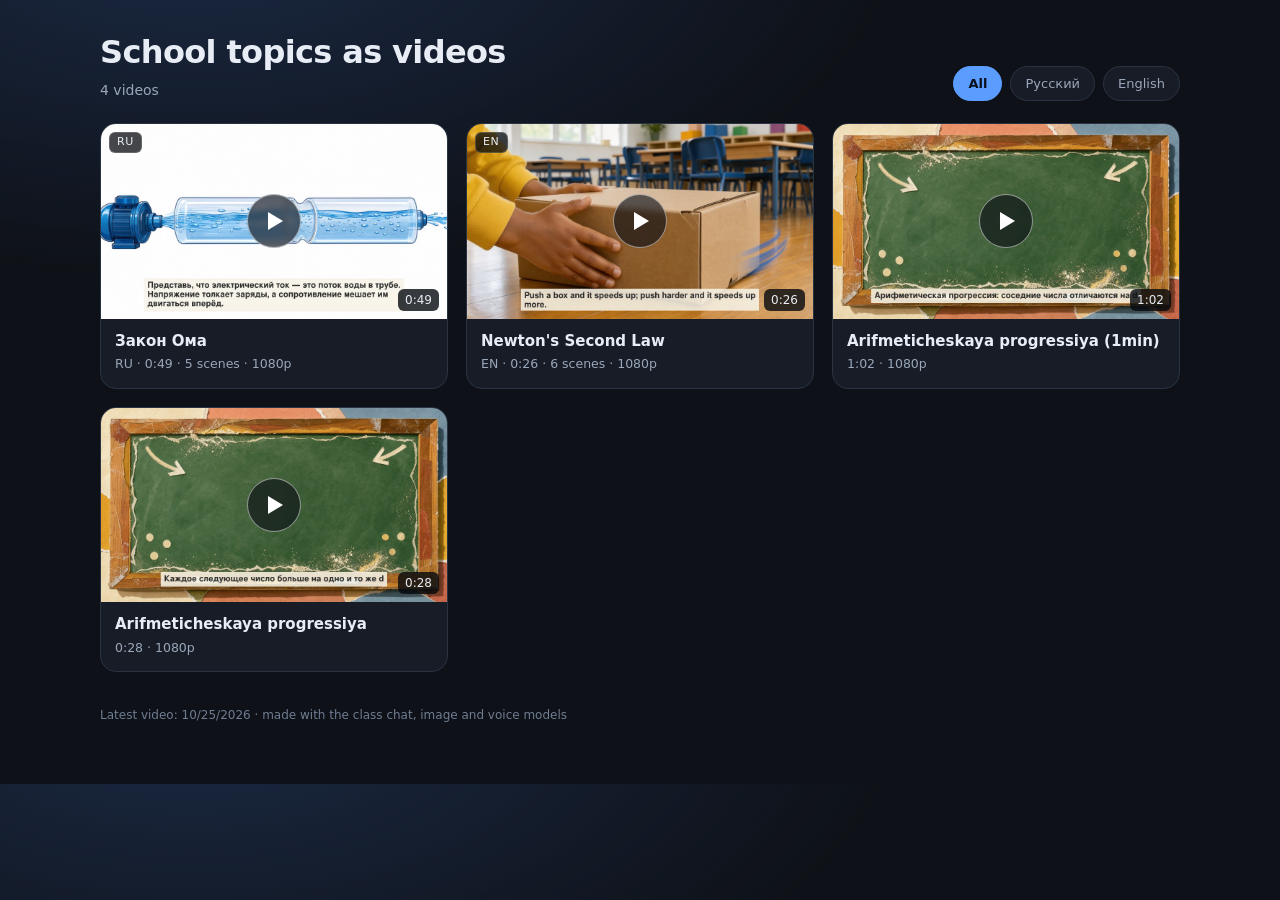
==== projects/school-video/index.html @ d2e94559 "School topics as videos: one command makes a video, gallery page" ====
<!DOCTYPE html>
<html lang="en">
<head>
<meta charset="utf-8">
<meta name="viewport" content="width=device-width, initial-scale=1">
<title>School topics as videos</title>
<style>
  :root{
    --bg:#0e1117; --panel:#171c26; --panel2:#1f2634; --line:#2a3342;
    --text:#e8edf5; --dim:#9aa7ba; --accent:#5b9dff; --accent2:#7ef0c4;
  }
  *{box-sizing:border-box}
  body{margin:0;background:radial-gradient(1200px 600px at 15% -10%,#1b2a45 0%,transparent 60%),var(--bg);
       color:var(--text);font:16px/1.5 system-ui,-apple-system,"Segoe UI",Roboto,sans-serif}
  .wrap{max-width:1120px;margin:0 auto;padding:28px 20px 60px}
  header{display:flex;flex-wrap:wrap;align-items:flex-end;gap:12px;justify-content:space-between;margin-bottom:22px}
  h1{margin:0;font-size:clamp(22px,3vw,32px);letter-spacing:-.02em}
  .sub{color:var(--dim);font-size:14px;margin-top:4px}
  .chips{display:flex;gap:8px}
  .chip{border:1px solid var(--line);background:var(--panel);color:var(--dim);border-radius:999px;
        padding:7px 14px;font:inherit;font-size:13px;cursor:pointer;transition:.15s}
  .chip:hover{color:var(--text);border-color:#3c4a60}
  .chip[aria-pressed="true"]{background:var(--accent);border-color:var(--accent);color:#08101d;font-weight:600}

  #now{display:none;background:var(--panel);border:1px solid var(--line);border-radius:18px;
       padding:14px;margin-bottom:26px;box-shadow:0 20px 60px rgba(0,0,0,.35)}
  #now.on{display:block;animation:rise .25s ease-out}
  #now video{width:100%;aspect-ratio:16/9;border-radius:12px;background:#000;display:block}
  .nowbar{display:flex;align-items:center;gap:12px;flex-wrap:wrap;padding:12px 6px 2px}
  .nowbar h2{margin:0;font-size:17px;font-weight:650}
  .nowbar .meta{color:var(--dim);font-size:13px}
  .nowbar .spacer{flex:1}
  .ghost{border:1px solid var(--line);background:var(--panel2);color:var(--text);border-radius:10px;
         padding:8px 12px;font:inherit;font-size:13px;cursor:pointer;text-decoration:none}
  .ghost:hover{border-color:#41516a}

  .grid{display:grid;grid-template-columns:repeat(auto-fill,minmax(260px,1fr));gap:18px}
  .card{position:relative;padding:0;border:1px solid var(--line);border-radius:16px;overflow:hidden;
        background:var(--panel);cursor:pointer;text-align:left;color:inherit;font:inherit;
        transition:transform .18s,border-color .18s,box-shadow .18s}
  .card:hover{transform:translateY(-3px);border-color:#3f5170;box-shadow:0 14px 34px rgba(0,0,0,.4)}
  .card:focus-visible{outline:2px solid var(--accent);outline-offset:2px}
  .card[aria-current="true"]{border-color:var(--accent);box-shadow:0 0 0 1px var(--accent) inset}
  .thumb{position:relative;aspect-ratio:16/9;background:#0a0d13}
  .thumb img{width:100%;height:100%;object-fit:cover;display:block}
  .play{position:absolute;inset:0;display:grid;place-items:center}
  .play span{width:54px;height:54px;border-radius:50%;background:rgba(10,14,22,.62);
              border:1px solid rgba(255,255,255,.5);display:grid;place-items:center;
              transition:.18s;backdrop-filter:blur(3px)}
  .play span::after{content:"";margin-left:3px;border-style:solid;border-width:9px 0 9px 15px;
                    border-color:transparent transparent transparent #fff}
  .card:hover .play span{background:var(--accent);border-color:var(--accent)}
  .card:hover .play span::after{border-left-color:#08101d}
  .dur{position:absolute;right:8px;bottom:8px;background:rgba(6,9,14,.8);border-radius:6px;
       padding:2px 7px;font-size:12px;font-variant-numeric:tabular-nums}
  .lang{position:absolute;left:8px;top:8px;background:rgba(6,9,14,.75);border:1px solid rgba(255,255,255,.18);
        border-radius:6px;padding:1px 7px;font-size:11px;letter-spacing:.06em;text-transform:uppercase}
  .body{padding:12px 14px 14px}
  .body h3{margin:0 0 4px;font-size:15px;line-height:1.35;font-weight:650}
  .body p{margin:0;color:var(--dim);font-size:12.5px}
  .empty{color:var(--dim);padding:30px 0}
  footer{margin-top:34px;color:#6f7d92;font-size:12px}
  @keyframes rise{from{opacity:0;transform:translateY(-6px)}to{opacity:1;transform:none}}
</style>
</head>
<body>
<div class="wrap">
  <header>
    <div>
      <h1>School topics as videos</h1>
      <div class="sub" id="count">Loading…</div>
    </div>
    <div class="chips" role="group" aria-label="Filter by language">
      <button class="chip" data-lang="" aria-pressed="true">All</button>
      <button class="chip" data-lang="ru" aria-pressed="false">Русский</button>
      <button class="chip" data-lang="en" aria-pressed="false">English</button>
    </div>
  </header>

  <section id="now" aria-live="polite">
    <video id="player" controls playsinline preload="metadata"></video>
    <div class="nowbar">
      <div>
        <h2 id="nowTitle"></h2>
        <div class="meta" id="nowMeta"></div>
      </div>
      <div class="spacer"></div>
      <a class="ghost" id="download" download>Download</a>
      <button class="ghost" id="close">Close</button>
    </div>
  </section>

  <main class="grid" id="grid"></main>
  <div class="empty" id="empty" hidden>No videos in this language yet.</div>
  <footer id="foot"></footer>
</div>

<script>
(function () {
  const grid = document.getElementById('grid');
  const now = document.getElementById('now');
  const player = document.getElementById('player');
  const nowTitle = document.getElementById('nowTitle');
  const nowMeta = document.getElementById('nowMeta');
  const download = document.getElementById('download');
  const countEl = document.getElementById('count');
  const emptyEl = document.getElementById('empty');
  const foot = document.getElementById('foot');
  let all = [];
  let currentLang = '';

  function hhmmss(sec) {
    const s = Math.round(sec);
    const m = Math.floor(s / 60);
    return m + ':' + String(s % 60).padStart(2, '0');
  }

  function esc(t) {
    return String(t).replace(/[&<>"]/g, c => ({ '&': '&amp;', '<': '&lt;', '>': '&gt;', '"': '&quot;' }[c]));
  }

  function metaLine(v) {
    const parts = [];
    if (v.lang) parts.push(v.lang.toUpperCase());
    parts.push(hhmmss(v.seconds));
    if (v.scenes) parts.push(v.scenes + ' scenes');
    if (v.width) parts.push(v.height + 'p');
    return parts.join(' · ');
  }

  function play(v, card) {
    player.src = v.file;
    player.poster = v.poster;
    nowTitle.textContent = v.title;
    nowMeta.textContent = metaLine(v);
    download.href = v.file;
    download.setAttribute('download', v.file.split('/').pop());
    now.classList.add('on');
    document.querySelectorAll('.card').forEach(c => c.setAttribute('aria-current', 'false'));
    card.setAttribute('aria-current', 'true');
    player.play().catch(() => {});
    now.scrollIntoView({ behavior: 'smooth', block: 'start' });
  }

  function render() {
    const list = all.filter(v => !currentLang || v.lang === currentLang);
    grid.innerHTML = '';
    list.forEach(v => {
      const card = document.createElement('button');
      card.type = 'button';
      card.className = 'card';
      card.setAttribute('aria-current', 'false');
      card.innerHTML =
        '<div class="thumb">' +
          '<img loading="lazy" src="' + esc(v.poster) + '" alt="">' +
          (v.lang ? '<span class="lang">' + esc(v.lang) + '</span>' : '') +
          '<span class="dur">' + hhmmss(v.seconds) + '</span>' +
          '<span class="play"><span></span></span>' +
        '</div>' +
        '<div class="body"><h3>' + esc(v.title) + '</h3><p>' + esc(metaLine(v)) + '</p></div>';
      card.addEventListener('click', () => play(v, card));
      grid.appendChild(card);
    });
    emptyEl.hidden = list.length > 0;
    countEl.textContent = list.length + (list.length === 1 ? ' video' : ' videos') +
      (currentLang ? ' in ' + (currentLang === 'ru' ? 'Russian' : 'English') : '');
  }

  document.querySelectorAll('.chip').forEach(chip => {
    chip.addEventListener('click', () => {
      currentLang = chip.dataset.lang;
      document.querySelectorAll('.chip').forEach(c =>
        c.setAttribute('aria-pressed', String(c === chip)));
      render();
    });
  });

  document.getElementById('close').addEventListener('click', () => {
    player.pause();
    player.removeAttribute('src');
    player.load();
    now.classList.remove('on');
    document.querySelectorAll('.card').forEach(c => c.setAttribute('aria-current', 'false'));
  });

  document.addEventListener('keydown', e => {
    if (e.key === 'Escape' && now.classList.contains('on')) document.getElementById('close').click();
  });

  fetch('data.json')
    .then(r => {
      if (!r.ok) throw new Error('data.json: HTTP ' + r.status);
      return r.json();
    })
    .then(d => {
      all = d.videos || [];
      render();
      if (all.length) {
        const newest = new Date(all[0].modified * 1000);
        foot.textContent = 'Latest video: ' + newest.toLocaleDateString() +
          ' · made with the class chat, image and voice models';
      }
    })
    .catch(err => {
      countEl.textContent = 'Could not load the list';
      emptyEl.hidden = false;
      emptyEl.textContent = String(err.message || err) + ' — run python3 make_gallery.py and reload.';
    });
})();
</script>
</body>
</html>
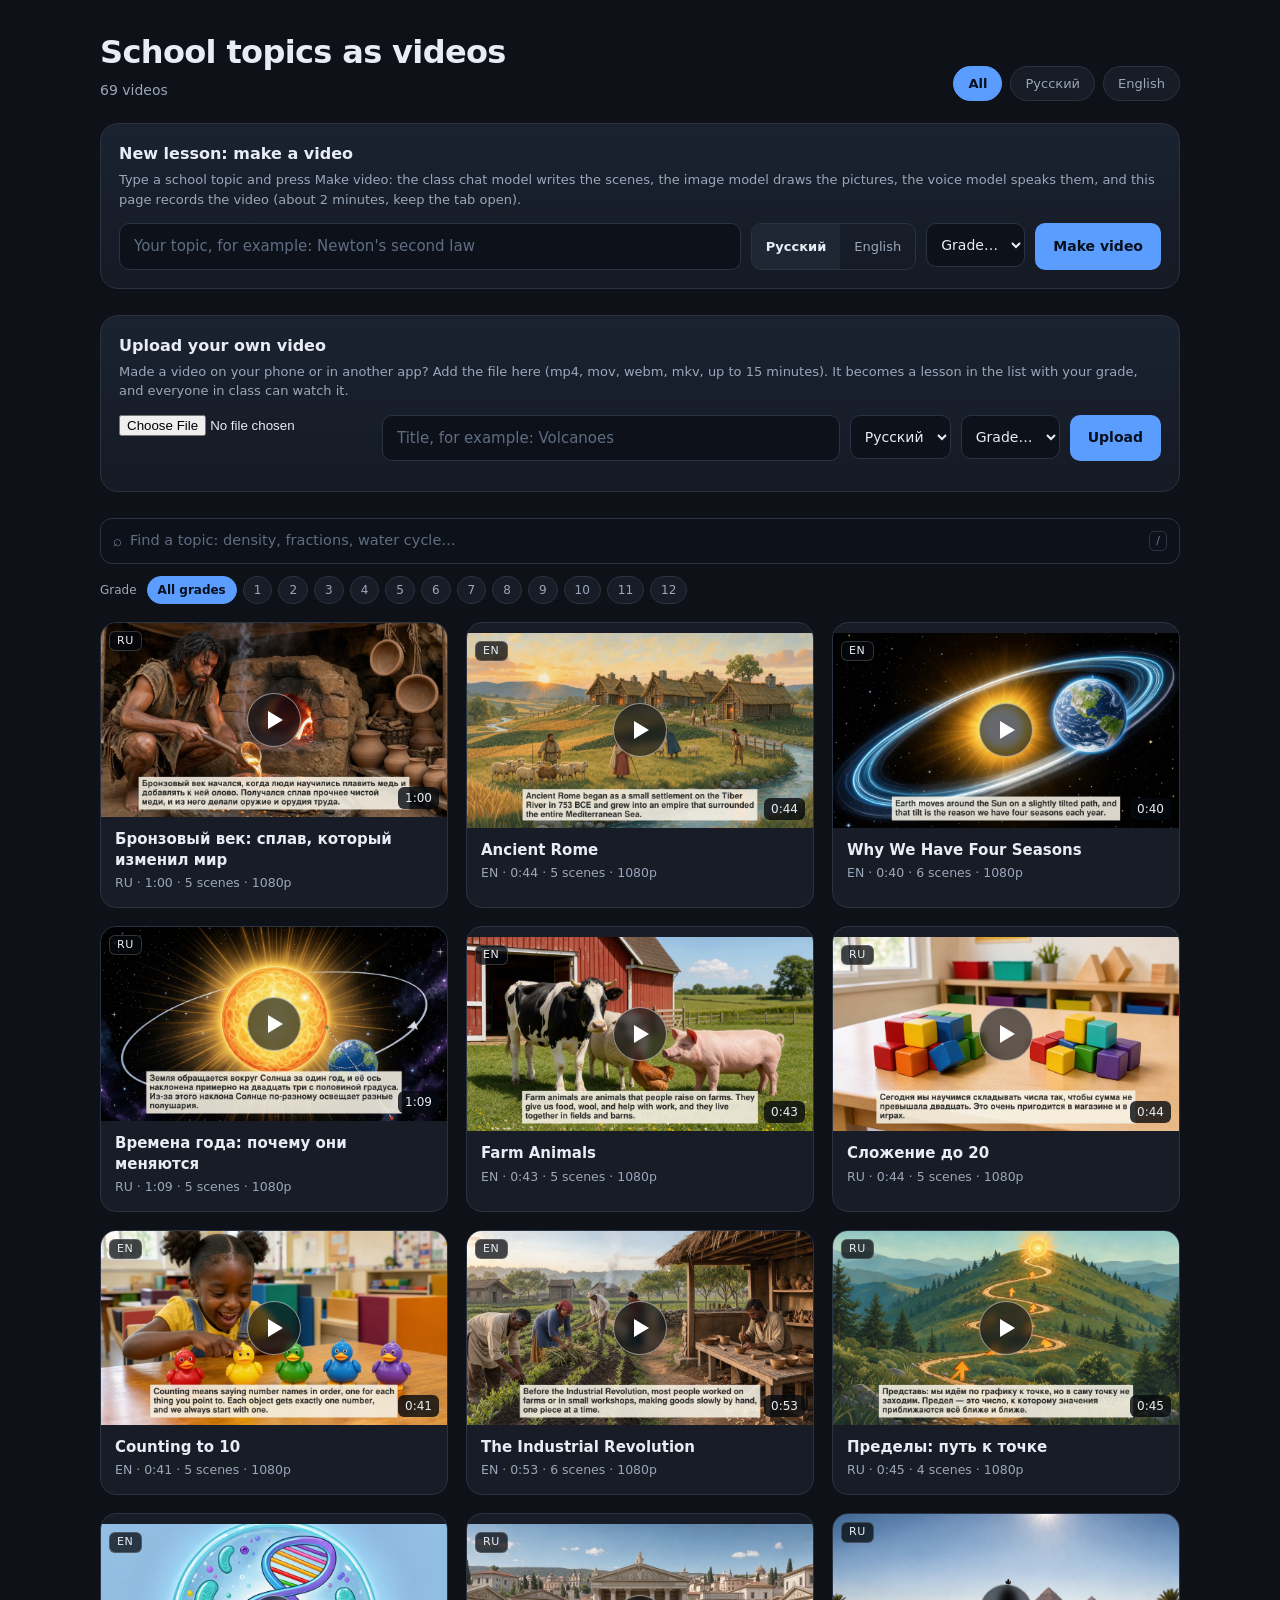
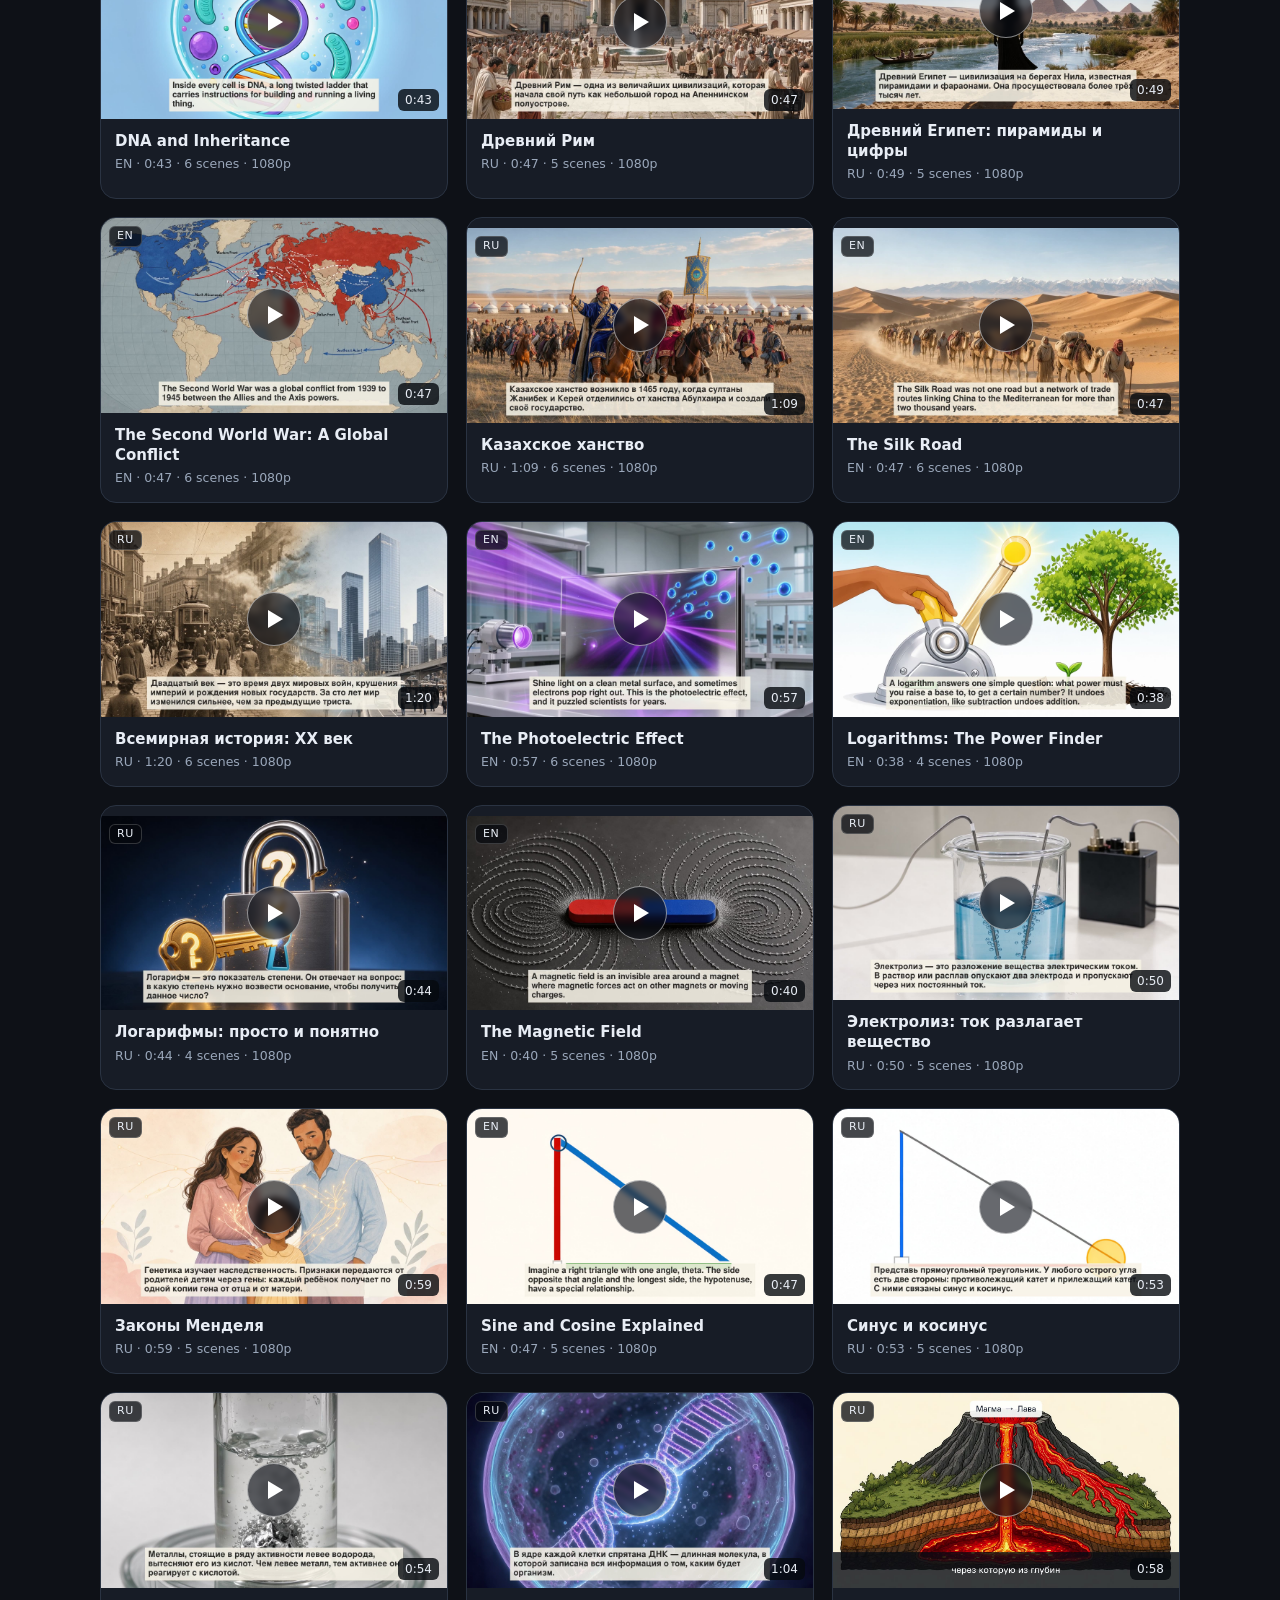
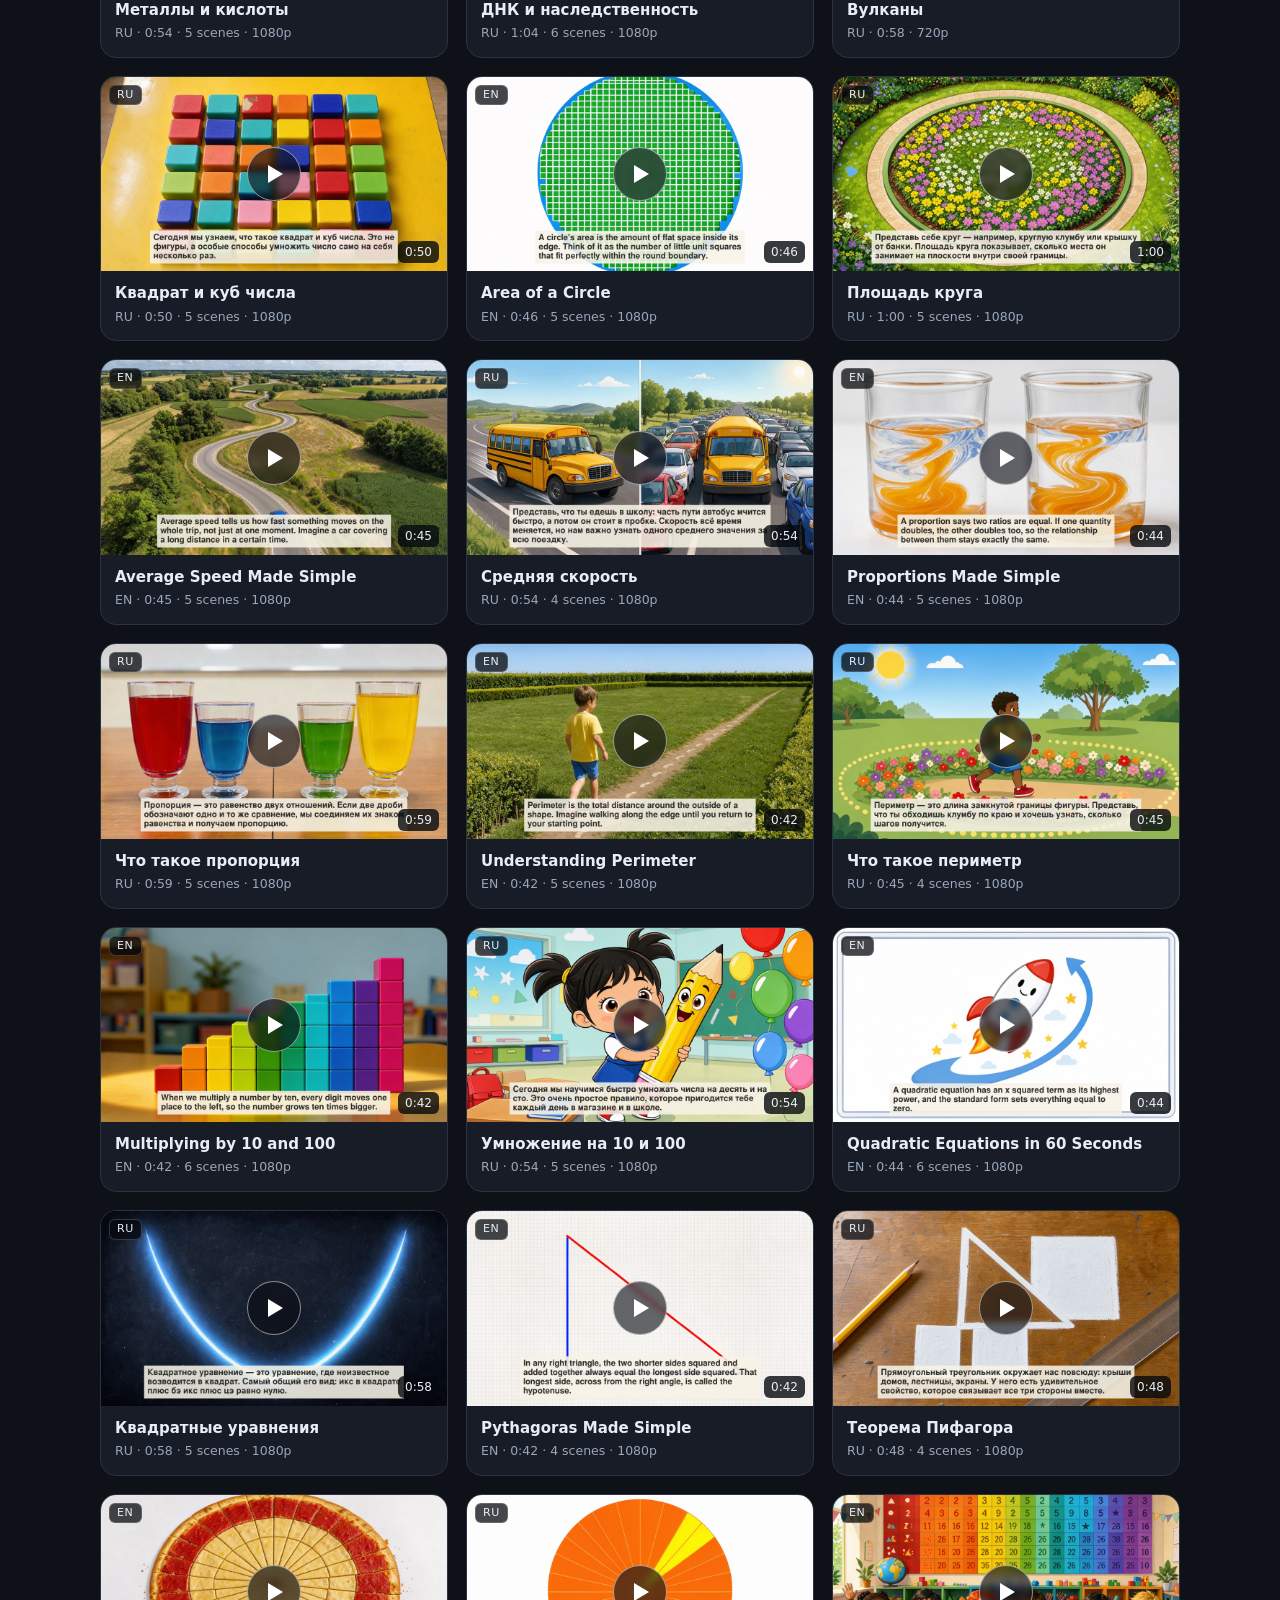
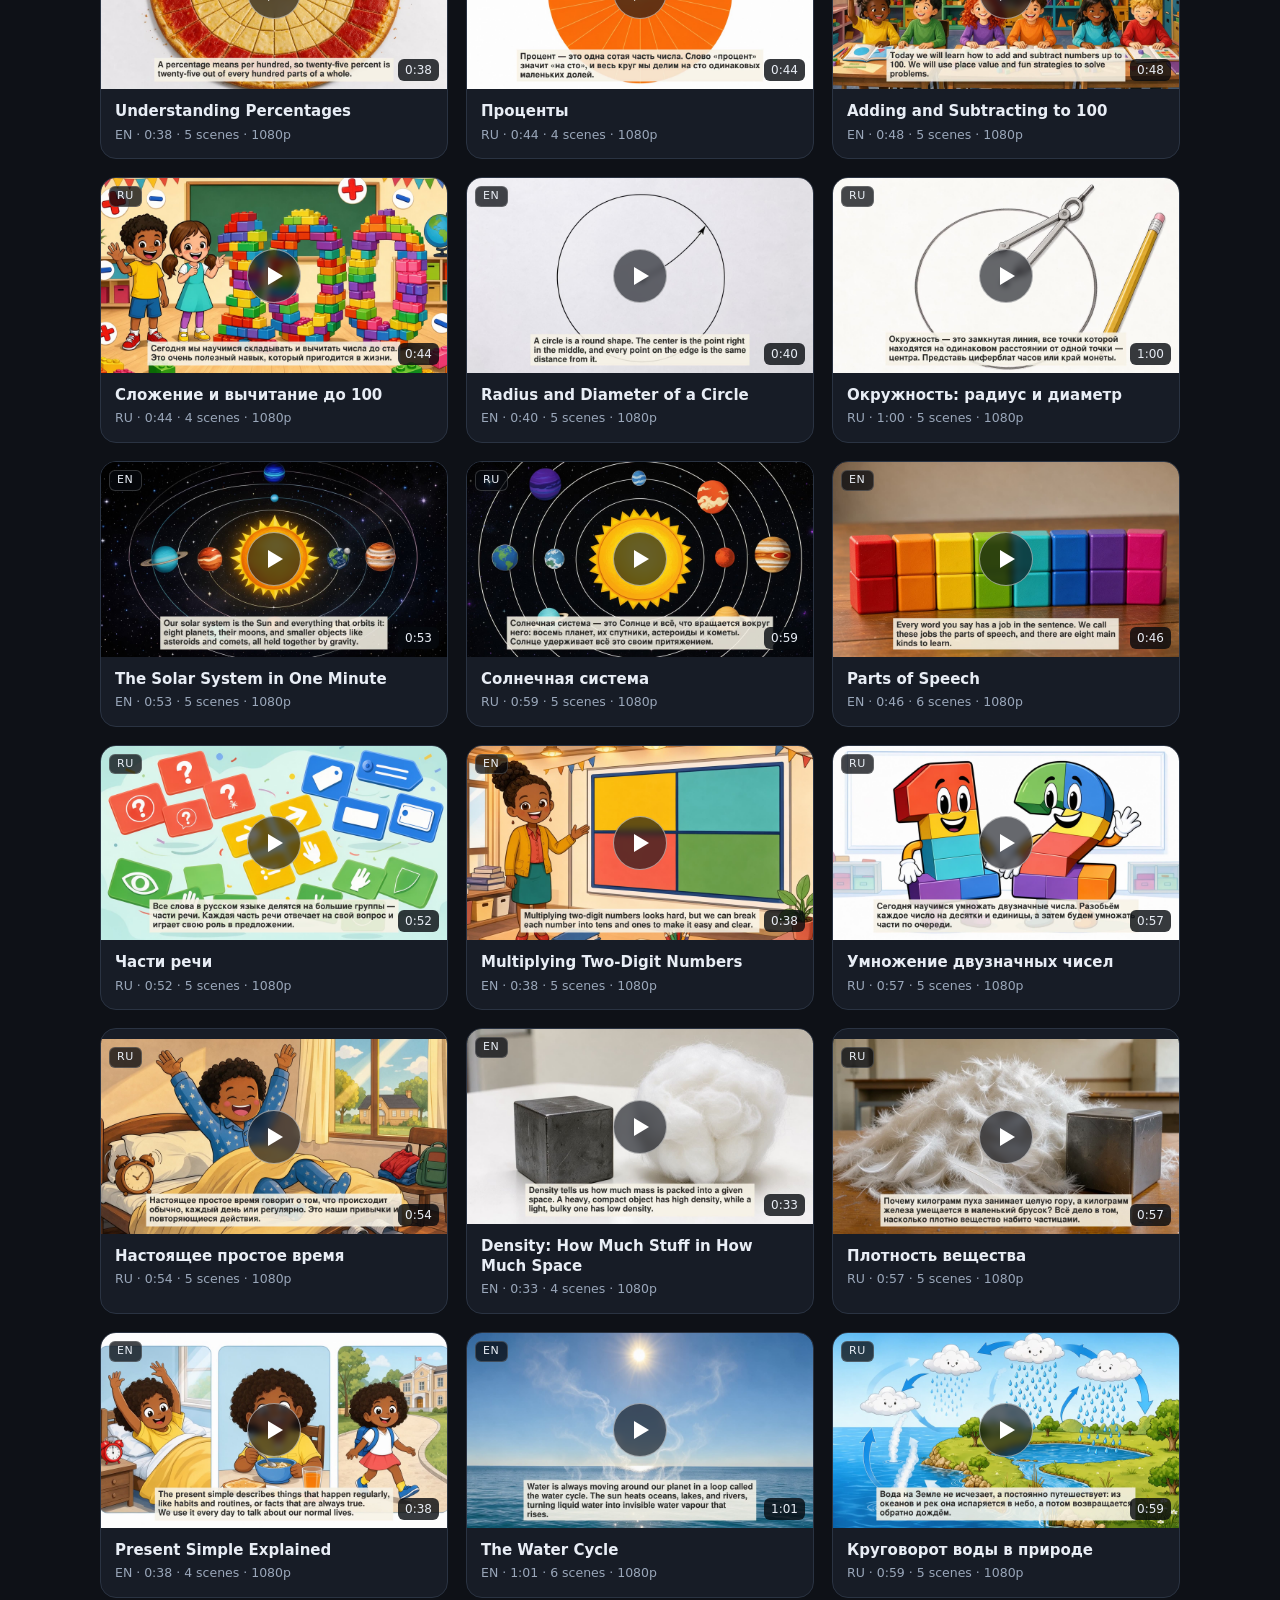
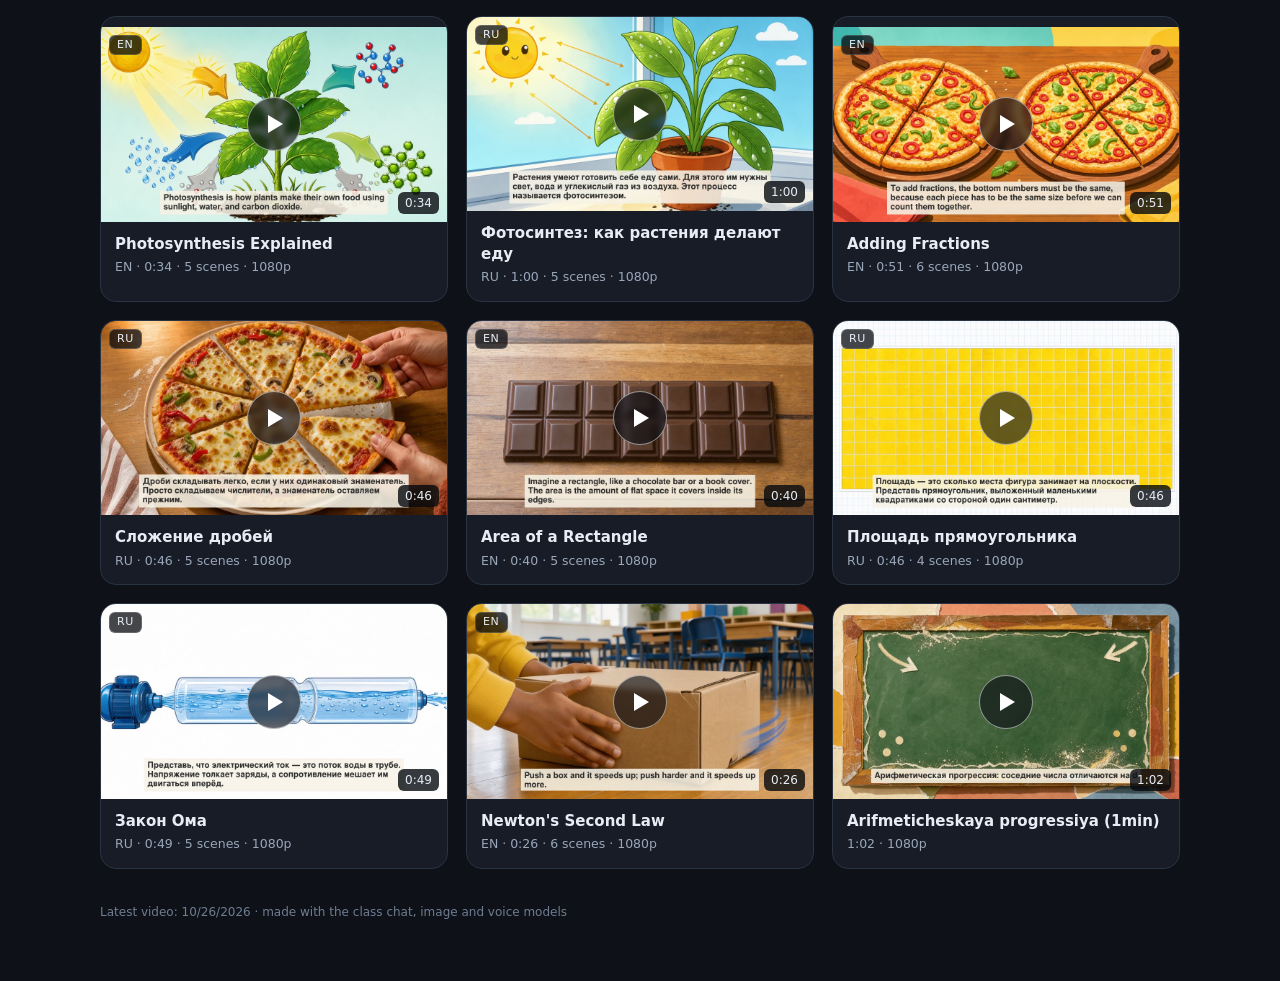
==== commit 1a48cf41: "School videos: 69 lessons, grade filter, in-page maker, upload, word-timed formulas" ====
--- a/projects/school-video/index.html
+++ b/projects/school-video/index.html
@@ -58,7 +58,87 @@
   .body{padding:12px 14px 14px}
   .body h3{margin:0 0 4px;font-size:15px;line-height:1.35;font-weight:650}
   .body p{margin:0;color:var(--dim);font-size:12.5px}
+  .searchrow{display:flex;gap:10px;align-items:center;margin:0 0 18px}
+  .searchrow .box{flex:1;display:flex;align-items:center;gap:8px;background:#0c111a;
+        border:1px solid var(--line);border-radius:12px;padding:0 12px}
+  .searchrow .box:focus-within{border-color:var(--accent)}
+  .searchrow .box .icon{color:#6f7d92;font-size:15px}
+  .searchrow input{flex:1;background:transparent;border:0;color:var(--text);font:inherit;
+        font-size:14.5px;padding:11px 0;outline:none;min-width:0}
+  .searchrow input::placeholder{color:#5f6d82}
+  .searchrow .clear{border:0;background:transparent;color:var(--dim);font:inherit;font-size:18px;
+        line-height:1;cursor:pointer;padding:4px 6px;border-radius:6px}
+  .searchrow .clear:hover{color:var(--text);background:var(--panel2)}
+  .searchrow kbd{color:#6f7d92;font-size:11px;border:1px solid var(--line);border-radius:5px;padding:1px 6px;font-family:inherit}
   .empty{color:var(--dim);padding:30px 0}
+
+  .maker{background:linear-gradient(180deg,#1a2231,#151a24);border:1px solid var(--line);
+         border-radius:18px;padding:18px;margin-bottom:26px}
+  .maker h2{margin:0 0 4px;font-size:16px;font-weight:650}
+  .maker .hint{color:var(--dim);font-size:13px;margin:0 0 14px}
+  .maker form{display:flex;gap:10px;flex-wrap:wrap}
+  .maker input[type=text]{flex:1 1 280px;min-width:0;background:#0c111a;border:1px solid var(--line);
+       color:var(--text);border-radius:10px;padding:11px 14px;font:inherit;font-size:15px}
+  .maker input[type=text]:focus{outline:none;border-color:var(--accent)}
+  .maker input[type=text]::placeholder{color:#5f6d82}
+  .maker select{background:#0c111a;border:1px solid var(--line);color:var(--text);border-radius:10px;
+    padding:0 10px;font:inherit;font-size:14px;height:44px}
+  .maker select:focus{outline:none;border-color:var(--accent)}
+  .seg{display:flex;border:1px solid var(--line);border-radius:10px;overflow:hidden}
+  .seg button{border:0;background:transparent;color:var(--dim);padding:0 14px;font:inherit;font-size:13px;cursor:pointer}
+  .seg button[aria-pressed="true"]{background:var(--panel2);color:var(--text);font-weight:600}
+  .primary{border:0;border-radius:10px;padding:11px 18px;font:inherit;font-size:14px;font-weight:650;
+           background:var(--accent);color:#08101d;cursor:pointer}
+  .primary:hover{filter:brightness(1.08)}
+  .primary:disabled{opacity:.55;cursor:progress}
+
+  #scriptOut{margin-top:16px;border-top:1px solid var(--line);padding-top:14px}
+  .outhead{display:flex;align-items:center;gap:10px;flex-wrap:wrap;margin-bottom:12px}
+  .outhead h3{margin:0;font-size:15px}
+  .outhead .meta{color:var(--dim);font-size:12.5px}
+  .scenelist{display:grid;gap:10px;margin:0;padding:0;list-style:none}
+  .scene{display:grid;grid-template-columns:28px 1fr;gap:10px;background:var(--panel2);
+         border:1px solid var(--line);border-radius:12px;padding:11px 13px}
+  .scene .num{color:var(--accent2);font-variant-numeric:tabular-nums;font-size:13px;font-weight:700;padding-top:2px}
+  .scene p{margin:0;font-size:14px}
+  .scene .math{display:inline-block;margin-top:7px;font-family:ui-monospace,SFMono-Regular,Menlo,monospace;
+        font-size:12.5px;color:#bfe6ff;background:#0d1723;border:1px solid #23384d;border-radius:6px;padding:2px 8px}
+  .scene .pic{margin-top:7px;color:#75839a;font-size:12px}
+  .quiz{margin-top:14px;border-top:1px solid var(--line);padding-top:14px;animation:rise .25s ease-out}
+  .quiz h3{margin:0 0 12px;font-size:15px}
+  .quiz h3 span{color:var(--dim);font-weight:400;font-size:12.5px;margin-left:6px}
+  .q{background:var(--panel2);border:1px solid var(--line);border-radius:12px;padding:12px 14px;margin-bottom:10px}
+  .qtext{margin:0 0 10px;font-size:14.5px}
+  .opts{display:grid;gap:7px}
+  .opt{text-align:left;background:#0f1621;border:1px solid var(--line);color:var(--text);
+       border-radius:9px;padding:9px 12px;font:inherit;font-size:13.5px;cursor:pointer;transition:.12s}
+  .opt:hover{border-color:#41516a}
+  .opt.sel{border-color:var(--accent);background:#16273f}
+  .opt.ok{border-color:#2fbe8f;background:#123027;color:#c9f7e6}
+  .opt.bad{border-color:#e06464;background:#33171a;color:#ffd2d2}
+  .q[data-done] .opt{cursor:default}
+  .why{margin-top:9px;color:#9fe0c6;font-size:12.5px}
+  .quizfoot{display:flex;align-items:center;gap:12px;flex-wrap:wrap;margin-top:12px}
+  .score{font-size:14px;font-weight:650}
+  .quiz .again{border:0;background:transparent;color:var(--accent);font:inherit;font-size:13px;cursor:pointer;padding:0}
+  .status{color:var(--dim);font-size:13px;margin:2px 0 12px}
+  .genvideo{width:100%;max-height:520px;border-radius:12px;background:#000;display:block;margin:14px 0 10px}
+  .genbar{display:flex;gap:10px;align-items:center;flex-wrap:wrap;margin-bottom:4px}
+  .err{color:#ff9b9b;font-size:13.5px;margin-top:12px;white-space:pre-wrap}
+  .cmd{margin-top:12px;display:flex;gap:8px;align-items:center;flex-wrap:wrap}
+  .cmd code{background:#0c111a;border:1px solid var(--line);border-radius:8px;padding:7px 10px;
+            font-size:12.5px;color:#c7d5e8;overflow-x:auto;max-width:100%}
+  .gradebar{margin-top:-6px;flex-wrap:wrap}
+  .gradebar .chips{gap:6px}
+  .gradebar .chip{padding:4px 10px;font-size:12px}
+  .gradebar .chip.noVideos{opacity:.55}
+  .gradehint{color:var(--dim);font-size:12px}
+  .ideas{margin:0 0 18px;padding:12px 14px;border:1px dashed var(--line);border-radius:12px}
+  .ideas h3{margin:0 0 8px;font-size:13px;color:var(--dim);font-weight:600}
+  .ideas .chips{gap:7px;flex-wrap:wrap}
+  .idea{border:1px dashed #3c4a60;background:transparent;color:var(--text);border-radius:999px;
+    padding:5px 12px;font:inherit;font-size:13px;cursor:pointer}
+  .idea:hover{border-color:var(--accent);color:var(--accent)}
   footer{margin-top:34px;color:#6f7d92;font-size:12px}
   @keyframes rise{from{opacity:0;transform:translateY(-6px)}to{opacity:1;transform:none}}
 </style>
@@ -77,6 +157,41 @@
     </div>
   </header>
 
+  <section class="maker">
+    <h2>New lesson: make a video</h2>
+    <p class="hint">Type a school topic and press Make video: the class chat model writes the scenes, the image model draws the pictures, the voice model speaks them, and this page records the video (about 2 minutes, keep the tab open).</p>
+    <form id="scriptForm" autocomplete="off">
+      <input type="text" id="topic" placeholder="Your topic, for example: Newton's second law" aria-label="Topic">
+      <div class="seg" role="group" aria-label="Language of the script">
+        <button type="button" class="langchip" data-lang="ru" aria-pressed="true">Русский</button>
+        <button type="button" class="langchip" data-lang="en" aria-pressed="false">English</button>
+      </div>
+      <select id="gradePick" aria-label="Grade of the video">
+        <option value="">Grade…</option>
+      </select>
+      <button type="submit" class="primary" id="write">Make video</button>
+    </form>
+    <div id="scriptOut" hidden></div>
+  </section>
+
+  <section class="maker">
+    <h2>Upload your own video</h2>
+    <p class="hint">Made a video on your phone or in another app? Add the file here (mp4, mov, webm, mkv, up to 15 minutes). It becomes a lesson in the list with your grade, and everyone in class can watch it.</p>
+    <form id="upForm" autocomplete="off">
+      <input type="file" id="upFile" accept="video/*,.mkv,.mov" aria-label="Your video file">
+      <input type="text" id="upTitle" placeholder="Title, for example: Volcanoes" aria-label="Title">
+      <select id="upLang" aria-label="Language of the video">
+        <option value="ru">Русский</option>
+        <option value="en">English</option>
+      </select>
+      <select id="upGrade" aria-label="Grade of the video">
+        <option value="">Grade…</option>
+      </select>
+      <button type="submit" class="primary" id="upBtn">Upload</button>
+    </form>
+    <div class="status" id="upNote" role="status"></div>
+  </section>
+
   <section id="now" aria-live="polite">
     <video id="player" controls playsinline preload="metadata"></video>
     <div class="nowbar">
@@ -86,9 +201,32 @@
       </div>
       <div class="spacer"></div>
       <a class="ghost" id="download" download>Download</a>
+      <button class="ghost" id="testBtn" hidden>Test</button>
       <button class="ghost" id="close">Close</button>
     </div>
+    <div class="quiz" id="quiz" hidden aria-live="polite"></div>
   </section>
+
+  <div class="searchrow">
+    <label class="box">
+      <span class="icon">⌕</span>
+      <input type="text" id="search" placeholder="Find a topic: density, fractions, water cycle…"
+             aria-label="Find a topic" autocomplete="off">
+      <button type="button" class="clear" id="clearSearch" aria-label="Clear search" hidden>×</button>
+      <kbd>/</kbd>
+    </label>
+  </div>
+
+  <div class="searchrow gradebar">
+    <span class="gradehint">Grade</span>
+    <div class="chips" id="grades" role="group" aria-label="Filter by grade"></div>
+    <span class="gradehint" id="gradeHint"></span>
+  </div>
+
+  <div class="ideas" id="ideas" hidden>
+    <h3 id="ideaTitle"></h3>
+    <div class="chips" id="ideachips"></div>
+  </div>
 
   <main class="grid" id="grid"></main>
   <div class="empty" id="empty" hidden>No videos in this language yet.</div>
@@ -106,8 +244,16 @@
   const countEl = document.getElementById('count');
   const emptyEl = document.getElementById('empty');
   const foot = document.getElementById('foot');
+  const searchEl = document.getElementById('search');
+  const clearSearch = document.getElementById('clearSearch');
+  const quizEl = document.getElementById('quiz');
+  const testBtn = document.getElementById('testBtn');
   let all = [];
   let currentLang = '';
+  let currentGrade = '';
+  let currentQuiz = null;
+  let picks = [];
+  let query = '';
 
   function hhmmss(sec) {
     const s = Math.round(sec);
@@ -128,6 +274,94 @@
     return parts.join(' · ');
   }
 
+  function clearQuiz() {
+    quizEl.hidden = true;
+    quizEl.innerHTML = '';
+    currentQuiz = null;
+    testBtn.hidden = true;
+  }
+
+  function showQuiz() {
+    if (!currentQuiz || !currentQuiz.length) return;
+    picks = currentQuiz.map(() => -1);
+    quizEl.hidden = false;
+    quizEl.innerHTML = '';
+
+    const h = document.createElement('h3');
+    h.append('Mini test');
+    const sub = document.createElement('span');
+    sub.textContent = currentQuiz.length + ' questions about the video';
+    h.appendChild(sub);
+    quizEl.appendChild(h);
+
+    currentQuiz.forEach((item, qi) => {
+      const q = document.createElement('div');
+      q.className = 'q';
+      const p = document.createElement('p');
+      p.className = 'qtext';
+      p.textContent = (qi + 1) + '. ' + item.q;
+      const opts = document.createElement('div');
+      opts.className = 'opts';
+      item.options.forEach((text, oi) => {
+        const b = document.createElement('button');
+        b.type = 'button';
+        b.className = 'opt';
+        b.textContent = text;
+        b.addEventListener('click', () => {
+          if (q.dataset.done) return;
+          picks[qi] = oi;
+          opts.querySelectorAll('.opt').forEach(x => x.classList.toggle('sel', x === b));
+        });
+        opts.appendChild(b);
+      });
+      q.append(p, opts);
+      quizEl.appendChild(q);
+    });
+
+    const footBox = document.createElement('div');
+    footBox.className = 'quizfoot';
+    const check = document.createElement('button');
+    check.type = 'button';
+    check.className = 'primary';
+    check.id = 'checkQuiz';
+    check.textContent = 'Check answers';
+    const score = document.createElement('span');
+    score.className = 'score';
+    score.id = 'quizScore';
+    const again = document.createElement('button');
+    again.type = 'button';
+    again.className = 'again';
+    again.textContent = 'Try again';
+    again.addEventListener('click', showQuiz);
+    footBox.append(check, score, again);
+    quizEl.appendChild(footBox);
+
+    check.addEventListener('click', () => {
+      let right = 0;
+      quizEl.querySelectorAll('.q').forEach((q, qi) => {
+        const item = currentQuiz[qi];
+        q.dataset.done = '1';
+        q.querySelectorAll('.opt').forEach((b, oi) => {
+          b.classList.remove('sel');
+          if (oi === item.answer) b.classList.add('ok');
+          else if (oi === picks[qi]) b.classList.add('bad');
+        });
+        if (item.why) {
+          const why = document.createElement('div');
+          why.className = 'why';
+          why.textContent = item.why;
+          q.appendChild(why);
+        }
+        if (picks[qi] === item.answer) right++;
+      });
+      score.textContent = right + ' of ' + currentQuiz.length + ' right';
+      check.disabled = true;
+      check.textContent = 'Checked';
+    });
+
+    quizEl.scrollIntoView({ behavior: 'smooth', block: 'nearest' });
+  }
+
   function play(v, card) {
     player.src = v.file;
     player.poster = v.poster;
@@ -135,6 +369,9 @@
     nowMeta.textContent = metaLine(v);
     download.href = v.file;
     download.setAttribute('download', v.file.split('/').pop());
+    clearQuiz();
+    currentQuiz = v.quiz || null;
+    testBtn.hidden = !currentQuiz;
     now.classList.add('on');
     document.querySelectorAll('.card').forEach(c => c.setAttribute('aria-current', 'false'));
     card.setAttribute('aria-current', 'true');
@@ -142,8 +379,19 @@
     now.scrollIntoView({ behavior: 'smooth', block: 'start' });
   }
 
+  function norm(t) {
+    return String(t || '').toLowerCase().replace(/ё/g, 'е').replace(/\s+/g, ' ').trim();
+  }
+
+  function matches(v, q) {
+    if (!q) return true;
+    const hay = norm(v.title + ' ' + (v.lang === 'ru' ? 'русский' : v.lang === 'en' ? 'english' : ''));
+    return hay.includes(q);
+  }
+
   function render() {
-    const list = all.filter(v => !currentLang || v.lang === currentLang);
+    const list = all.filter(v => (!currentLang || v.lang === currentLang) &&
+      (!currentGrade || v.grade === currentGrade) && matches(v, norm(query)));
     grid.innerHTML = '';
     list.forEach(v => {
       const card = document.createElement('button');
@@ -162,14 +410,47 @@
       grid.appendChild(card);
     });
     emptyEl.hidden = list.length > 0;
+    if (!list.length && query) {
+      emptyEl.textContent = 'No video for “' + query + '” yet. Write the script above and make it.';
+    } else if (!list.length && currentGrade) {
+      emptyEl.textContent = 'No video for grade ' + currentGrade + ' yet. ' +
+        'Click a topic idea above, or write your own topic in the box at the top.';
+    } else if (!list.length) {
+      emptyEl.textContent = 'No videos in this language yet.';
+    }
     countEl.textContent = list.length + (list.length === 1 ? ' video' : ' videos') +
-      (currentLang ? ' in ' + (currentLang === 'ru' ? 'Russian' : 'English') : '');
-  }
-
-  document.querySelectorAll('.chip').forEach(chip => {
+      (currentGrade ? ' for grade ' + currentGrade : '') +
+      (currentLang ? ' in ' + (currentLang === 'ru' ? 'Russian' : 'English') : '') +
+      (query ? ' for “' + query + '”' : '');
+    renderIdeas();
+  }
+
+  searchEl.addEventListener('input', () => {
+    query = searchEl.value.trim();
+    clearSearch.hidden = !query;
+    render();
+  });
+
+  clearSearch.addEventListener('click', () => {
+    searchEl.value = '';
+    query = '';
+    clearSearch.hidden = true;
+    render();
+    searchEl.focus();
+  });
+
+  document.addEventListener('keydown', e => {
+    if (e.key === '/' && document.activeElement !== searchEl &&
+        !['INPUT', 'TEXTAREA'].includes(document.activeElement.tagName)) {
+      e.preventDefault();
+      searchEl.focus();
+    }
+  });
+
+  document.querySelectorAll('.chip[data-lang]').forEach(chip => {
     chip.addEventListener('click', () => {
       currentLang = chip.dataset.lang;
-      document.querySelectorAll('.chip').forEach(c =>
+      document.querySelectorAll('.chip[data-lang]').forEach(c =>
         c.setAttribute('aria-pressed', String(c === chip)));
       render();
     });
@@ -180,11 +461,579 @@
     player.removeAttribute('src');
     player.load();
     now.classList.remove('on');
+    clearQuiz();
     document.querySelectorAll('.card').forEach(c => c.setAttribute('aria-current', 'false'));
   });
 
+  testBtn.addEventListener('click', showQuiz);
+  player.addEventListener('ended', showQuiz);
+
   document.addEventListener('keydown', e => {
     if (e.key === 'Escape' && now.classList.contains('on')) document.getElementById('close').click();
+  });
+
+  const API = location.pathname.split('/proxy/')[0] + '/proxy/19040/v1';
+  const LANGS = { ru: 'Russian', en: 'English' };
+  const form = document.getElementById('scriptForm');
+  const topicEl = document.getElementById('topic');
+  const writeBtn = document.getElementById('write');
+  const outEl = document.getElementById('scriptOut');
+  let scriptLang = 'ru';
+
+  document.querySelectorAll('.langchip').forEach(b => {
+    b.addEventListener('click', () => {
+      scriptLang = b.dataset.lang;
+      document.querySelectorAll('.langchip').forEach(x => x.setAttribute('aria-pressed', String(x === b)));
+      renderIdeas();
+    });
+  });
+
+  const GRADES = Array.from({ length: 12 }, (_, i) => i + 1);
+
+  const IDEAS = {
+    1: [['Счёт до 10', 'Counting to 10'], ['Домашние животные', 'Farm animals'],
+        ['Фигуры вокруг нас', 'Shapes around us'], ['Времена года', 'The four seasons'],
+        ['Больше и меньше', 'More and less'], ['Части суток', 'Day and night']],
+    2: [['Сложение до 20', 'Adding to 20'], ['Растения и животные', 'Plants and animals'],
+        ['Умножение как сложение', 'Multiplication as adding'], ['Правила дорожного движения', 'Road safety'],
+        ['Измеряем длину', 'Measuring length'], ['Чётные и нечётные числа', 'Even and odd numbers']],
+    3: [['Таблица умножения', 'Times tables'], ['Тела и вещества', 'Solids, liquids and gases'],
+        ['Меры длины', 'Units of length'], ['Органы чувств', 'The five senses'],
+        ['Время: часы и минуты', 'Telling time'], ['Казахские народные сказки', 'Kazakh folk tales']],
+    4: [['Деление с остатком', 'Division with a remainder'], ['Строение растения', 'Parts of a plant'],
+        ['Углы', 'Angles'], ['Карта и глобус', 'Maps and the globe'],
+        ['Большие числа', 'Big numbers'], ['Великий шёлковый путь', 'The Silk Road']],
+    5: [['Обыкновенные дроби', 'Common fractions'], ['Клетка', 'The cell'],
+        ['Десятичные дроби', 'Decimals'], ['Природные зоны Казахстана', 'Natural zones of Kazakhstan'],
+        ['Среднее арифметическое', 'The mean'], ['Имя существительное', 'Nouns'], ['Модуль числа', 'Absolute value']],
+    6: [['Отрицательные числа', 'Negative numbers'], ['Строение Земли', 'Inside the Earth'],
+        ['НОД и НОК', 'GCD and LCM'], ['Царства живой природы', 'Kingdoms of life'],
+        ['Масштаб', 'Scale'], ['Имя прилагательное', 'Adjectives'], ['Диаграммы', 'Charts']],
+    7: [['Линейные уравнения', 'Linear equations'], ['Кровеносная система', 'The circulatory system'],
+        ['Степени', 'Powers'], ['Атмосфера', 'The atmosphere'],
+        ['Формулы сокращённого умножения', 'Algebraic identities'], ['Глагол', 'Verbs'],
+        ['Координатная плоскость', 'The coordinate plane']],
+    8: [['Квадратный корень', 'Square roots'], ['Периодическая таблица', 'The periodic table'],
+        ['Неравенства', 'Inequalities'], ['Химические реакции', 'Chemical reactions'],
+        ['Системы уравнений', 'Systems of equations'], ['Пищеварительная система', 'The digestive system'],
+        ['Электрическая цепь', 'Electric circuits'], ['Климат', 'Climate']],
+    9: [['Квадратичная функция', 'Quadratic function'], ['ДНК и наследственность', 'DNA and inheritance'],
+        ['Векторы', 'Vectors'], ['Металлы и кислоты', 'Metals and acids'],
+        ['Подобные треугольники', 'Similar triangles'], ['Государство и право', 'State and law'],
+        ['Вероятность', 'Probability']],
+    10: [['Тригонометрия: синус и косинус', 'Trigonometry: sine and cosine'],
+         ['Клеточное дыхание', 'Cellular respiration'], ['Логарифмы', 'Logarithms'],
+         ['Спрос и предложение', 'Supply and demand'], ['Производная', 'The derivative'],
+         ['Всемирная история: XX век', 'World history: the 20th century'],
+         ['Законы Ньютона и движение', 'Newton\u2019s laws and motion'], ['Молярная масса', 'Molar mass']],
+    11: [['Интеграл', 'The integral'], ['Генетика: законы Менделя', 'Mendel\u2019s laws'],
+         ['Показательная функция', 'The exponential function'], ['Электролиз', 'Electrolysis'],
+         ['Магнитное поле', 'The magnetic field'], ['Базы данных', 'Databases'],
+         ['Мировая экономика', 'The world economy'], ['Органическая химия: алканы', 'Organic chemistry: alkanes']],
+    12: [['Пределы', 'Limits'], ['Эволюция', 'Evolution'],
+         ['Комплексные числа', 'Complex numbers'], ['Белки и ферменты', 'Proteins and enzymes'],
+         ['Комбинаторика', 'Combinatorics'], ['Астрофизика', 'Astrophysics'],
+         ['Фотоэффект', 'The photoelectric effect'], ['Право и общество', 'Law and society'],
+         ['Теория относительности', 'Special relativity'], ['Строение атома', 'The structure of the atom']]
+  };
+
+  const gradePick = document.getElementById('gradePick');
+  GRADES.forEach(g => {
+    const o = document.createElement('option');
+    o.value = String(g);
+    o.textContent = String(g);
+    gradePick.appendChild(o);
+  });
+
+  const gradesEl = document.getElementById('grades');  const gradeHint = document.getElementById('gradeHint');
+  const ideasEl = document.getElementById('ideas');
+  const ideaTitle = document.getElementById('ideaTitle');
+  const ideaChips = document.getElementById('ideachips');
+
+  function buildGrades() {
+    gradesEl.innerHTML = '';
+    [''].concat(GRADES).forEach(g => {
+      const b = document.createElement('button');
+      b.type = 'button';
+      b.className = 'chip';
+      b.textContent = g === '' ? 'All grades' : String(g);
+      b.setAttribute('aria-label', g === '' ? 'All grades' : 'Grade ' + g);
+      b.setAttribute('aria-pressed', String(String(currentGrade) === String(g)));
+      if (g !== '' && !all.some(v => v.grade === g)) b.classList.add('noVideos');
+      b.addEventListener('click', () => {
+        currentGrade = g === '' ? '' : Number(g);
+        gradePick.value = g === '' ? '' : String(g);
+        gradesEl.querySelectorAll('.chip').forEach(c =>
+          c.setAttribute('aria-pressed', String(c === b)));
+        render();
+      });
+      gradesEl.appendChild(b);
+    });
+  }
+
+  function madeAlready(grade, text) {
+    const t = norm(text);
+    return all.some(v => v.grade === grade && norm(v.title).includes(t));
+  }
+
+  function renderIdeas() {
+    if (!currentGrade) {
+      ideasEl.hidden = true;
+      ideaChips.innerHTML = '';
+      gradeHint.textContent = '';
+      return;
+    }
+    const made = all.filter(v => v.grade === currentGrade).length;
+    gradeHint.textContent = made + (made === 1 ? ' video' : ' videos') + ' made for grade ' + currentGrade;
+    const ideas = (IDEAS[currentGrade] || []).filter(p => !madeAlready(currentGrade, p[0]) && !madeAlready(currentGrade, p[1]));
+    ideaChips.innerHTML = '';
+    ideasEl.hidden = !ideas.length;
+    if (!ideas.length) return;
+    ideaTitle.textContent = 'Topic ideas for grade ' + currentGrade + ' — math, science, languages, history. Click one to fill the topic in ' +
+      (scriptLang === 'ru' ? 'Russian' : 'English');
+    ideas.forEach(pair => {
+      const text = scriptLang === 'ru' ? pair[0] : pair[1];
+      const b = document.createElement('button');
+      b.type = 'button';
+      b.className = 'idea';
+      b.textContent = text;
+      b.addEventListener('click', () => {
+        topicEl.value = text;
+        topicEl.scrollIntoView({ behavior: 'smooth', block: 'center' });
+        topicEl.focus();
+      });
+      ideaChips.appendChild(b);
+    });
+  }
+
+  function scriptPrompt(topic, lang) {
+    return 'Topic: "' + topic + '"\nLanguage of the narration: ' + LANGS[lang] + '.\n' +
+      'Write 4 to 6 scenes for a 1-minute explainer video for school students.\n' +
+      'Answer with JSON only:\n' +
+      '{"title": "short title", "scenes": [{"narration": "...", "math": "...", "picture": "..."}]}\n' +
+      '- narration: one or two spoken sentences, 20 to 35 words (about 9 seconds), in ' + LANGS[lang] + '.\n' +
+      '- math: the formula or the numbers to show on screen for this scene.\n' +
+      '- picture: an English prompt for a photo or illustration of the scene; the picture must have NO text, ' +
+      'NO letters, NO numbers and NO formulas in it.\n' +
+      'The scenes build the idea step by step: the idea, an example with numbers, the formula, one thing for the student.';
+  }
+
+  async function writeScript(topic, lang) {
+    const r = await fetch(API + '/chat/completions', {
+      method: 'POST',
+      headers: { 'Content-Type': 'application/json' },
+      body: JSON.stringify({
+        model: 'DeepSeek-V4.1-Flash',
+        max_tokens: 4000,
+        messages: [
+          { role: 'system', content: 'You write short school explainer videos. You answer with JSON only.' },
+          { role: 'user', content: scriptPrompt(topic, lang) }
+        ]
+      })
+    });
+    if (!r.ok) throw new Error('The chat model said: ' + (await r.text()).slice(0, 400));
+    const text = (await r.json()).choices[0].message.content || '';
+    const m = text.match(/\{[\s\S]*\}/);
+    if (!m) throw new Error('The model did not send JSON:\n' + text.slice(0, 300));
+    const data = JSON.parse(m[0]);
+    if (!Array.isArray(data.scenes) || data.scenes.length < 4)
+      throw new Error('The model sent ' + (data.scenes ? data.scenes.length : 0) + ' scenes, not 4 to 6. Press again.');
+    return data;
+  }
+
+  function showError(msg) {
+    outEl.hidden = false;
+    outEl.innerHTML = '';
+    const p = document.createElement('div');
+    p.className = 'err';
+    p.textContent = msg;
+    outEl.appendChild(p);
+  }
+
+  function el(tag, cls, text) {
+    const e = document.createElement(tag);
+    if (cls) e.className = cls;
+    if (text) e.textContent = text;
+    return e;
+  }
+
+  function sceneList(data) {
+    const list = el('ol', 'scenelist');
+    data.scenes.forEach((s, i) => {
+      const li = el('li', 'scene');
+      li.appendChild(el('span', 'num', String(i + 1).padStart(2, '0')));
+      const box = el('div');
+      box.appendChild(el('p', '', s.narration || ''));
+      if (s.math) box.appendChild(el('span', 'math', s.math));
+      li.appendChild(box);
+      list.appendChild(li);
+    });
+    return list;
+  }
+
+  function loadImage(url) {
+    return new Promise((res, rej) => {
+      const img = new Image();
+      img.onload = () => res(img);
+      img.onerror = () => rej(new Error('A picture did not load'));
+      img.src = url;
+    });
+  }
+
+  async function pictureFor(prompt) {
+    const r = await fetch(API + '/images/generations', {
+      method: 'POST',
+      headers: { 'Content-Type': 'application/json' },
+      body: JSON.stringify({ prompt: prompt, size: '1280x720' })
+    });
+    if (!r.ok) throw new Error('Picture error: ' + (await r.text()).slice(0, 300));
+    const d = await r.json();
+    if (!d.data || !d.data[0] || !d.data[0].b64_json) throw new Error('The picture service sent no picture');
+    return loadImage('data:image/jpeg;base64,' + d.data[0].b64_json);
+  }
+
+  async function voiceFor(text, lang) {
+    const r = await fetch(API + '/audio/speech', {
+      method: 'POST',
+      headers: { 'Content-Type': 'application/json' },
+      body: JSON.stringify({ input: text, language: lang })
+    });
+    if (!r.ok) throw new Error('Voice error: ' + (await r.text()).slice(0, 300));
+    const audio = new Audio(URL.createObjectURL(await r.blob()));
+    await new Promise((res, rej) => {
+      audio.onloadedmetadata = res;
+      audio.onerror = () => rej(new Error('The voice file did not load'));
+    });
+    return audio;
+  }
+
+  function captionChunks(text) {
+    const words = String(text || '').split(/\s+/).filter(Boolean);
+    if (!words.length) return [''];
+    const out = [];
+    for (let i = 0; i < words.length; i += 4) out.push(words.slice(i, i + 4).join(' '));
+    return out;
+  }
+
+  function apiUrl(path) {
+    const parts = location.pathname.split('/proxy/');
+    if (parts.length < 2) return '';
+    return parts[0] + '/proxy/' + parts[1].split('/')[0] + path;
+  }
+
+  function saveUrl() {
+    return apiUrl('/api/save');
+  }
+
+  async function saveVideo(blob, data, topic, lang, note) {
+    const url = saveUrl();
+    if (!url) throw new Error('Saving needs the class server: run python3 serve.py in the project and open the workspace link.');
+    const grade = gradePick.value;
+    if (!grade) throw new Error('Choose the grade in the box first, so other students find it in their grade.');
+    note.className = 'status';
+    note.textContent = 'Saving ' + Math.round(blob.size / 1048576 * 10) / 10 + ' MB to the lessons list…';
+    const b64 = await new Promise((res, rej) => {
+      const fr = new FileReader();
+      fr.onload = () => res(String(fr.result).split(',')[1]);
+      fr.onerror = () => rej(new Error('Could not read the recorded video'));
+      fr.readAsDataURL(blob);
+    });
+    const r = await fetch(url, {
+      method: 'POST',
+      headers: { 'Content-Type': 'application/json' },
+      body: JSON.stringify({ video: b64, title: data.title || topic, topic: topic, lang: lang, grade: Number(grade) })
+    });
+    const text = await r.text();
+    let j = null;
+    try { j = JSON.parse(text); } catch (e) { throw new Error('The server said: ' + text.slice(0, 300)); }
+    if (!r.ok || !j || !j.ok) throw new Error(String((j && j.error) || text).slice(0, 300));
+    const d = await (await fetch('data.json?t=' + Date.now())).json();
+    all = d.videos || [];
+    buildGrades();
+    render();
+    note.textContent = 'Saved as ' + j.file + ' — it is in the lessons list now.';
+  }
+
+  const upForm = document.getElementById('upForm');
+  const upFileEl = document.getElementById('upFile');
+  const upTitleEl = document.getElementById('upTitle');
+  const upLangEl = document.getElementById('upLang');
+  const upGradeEl = document.getElementById('upGrade');
+  const upBtn = document.getElementById('upBtn');
+  const upNote = document.getElementById('upNote');
+
+  GRADES.forEach(g => {
+    const o = document.createElement('option');
+    o.value = String(g);
+    o.textContent = String(g);
+    upGradeEl.appendChild(o);
+  });
+
+  function upSay(text, bad) {
+    upNote.className = bad ? 'status err' : 'status';
+    upNote.textContent = text;
+  }
+
+  upForm.addEventListener('submit', async ev => {
+    ev.preventDefault();
+    const file = upFileEl.files && upFileEl.files[0];
+    if (!file) { upSay('Choose a video file first.', true); return; }
+    if (!upGradeEl.value) { upSay('Choose the grade first, so other students find it in their grade.', true); return; }
+    const title = (upTitleEl.value.trim() || file.name.replace(/\.[^.]+$/, '')).slice(0, 80);
+    const base = apiUrl('/api/upload');
+    if (!base) { upSay('Open this page from the workspace link, not from a file on the computer.', true); return; }
+    const url = base + '?title=' + encodeURIComponent(title) +
+      '&lang=' + encodeURIComponent(upLangEl.value) +
+      '&grade=' + encodeURIComponent(upGradeEl.value) +
+      '&name=' + encodeURIComponent(file.name);
+    upBtn.disabled = true;
+    upBtn.textContent = 'Uploading…';
+    upSay('Uploading ' + Math.round(file.size / 1048576 * 10) / 10 + ' MB of “' + title + '”…');
+    try {
+      const r = await fetch(url, {
+        method: 'POST',
+        headers: { 'Content-Type': 'application/octet-stream' },
+        body: file
+      });
+      const text = await r.text();
+      let j = null;
+      try { j = JSON.parse(text); } catch (e) {
+        if (r.status === 501 || r.status === 404 || r.status === 405) {
+          throw new Error('uploading needs the project server: in the project folder run python3 serve.py 8000 (not frp-serve).');
+        }
+        throw new Error('the server said: ' + text.slice(0, 200));
+      }
+      if (!r.ok || !j || !j.ok) throw new Error((j && j.error) || text.slice(0, 200));
+      const d = await (await fetch('data.json?t=' + Date.now())).json();
+      all = d.videos || [];
+      buildGrades();
+      render();
+      upSay('Uploaded as ' + j.file + ' — it is in the lessons list now.');
+      upForm.reset();
+    } catch (err) {
+      upSay('Could not upload: ' + err.message, true);
+    } finally {
+      upBtn.disabled = false;
+      upBtn.textContent = 'Upload';
+    }
+  });
+
+  function pickMime() {
+    if (!window.MediaRecorder) return '';
+    const list = ['video/webm;codecs=vp9,opus', 'video/webm;codecs=vp8,opus', 'video/webm'];
+    for (const m of list) if (MediaRecorder.isTypeSupported(m)) return m;
+    return '';
+  }
+
+  function wrapText(ctx, text, maxWidth) {
+    const words = String(text || '').split(/\s+/).filter(Boolean);
+    const lines = [];
+    let line = '';
+    words.forEach(w => {
+      const next = line ? line + ' ' + w : w;
+      if (ctx.measureText(next).width > maxWidth && line) {
+        lines.push(line);
+        line = w;
+      } else {
+        line = next;
+      }
+    });
+    if (line) lines.push(line);
+    return lines;
+  }
+
+  function drawScene(ctx, W, H, img, math, caption) {
+    const ir = img.width / img.height, cr = W / H;
+    let dw, dh, dx, dy;
+    if (ir > cr) { dh = H; dw = H * ir; dx = (W - dw) / 2; dy = 0; }
+    else { dw = W; dh = W / ir; dx = 0; dy = (H - dh) / 2; }
+    ctx.drawImage(img, dx, dy, dw, dh);
+
+    ctx.fillStyle = 'rgba(6,11,20,0.80)';
+    ctx.fillRect(0, H - 132, W, 132);
+    ctx.fillStyle = '#ffffff';
+    ctx.font = '600 33px system-ui, -apple-system, Segoe UI, sans-serif';
+    ctx.textAlign = 'center';
+    ctx.textBaseline = 'middle';
+    const lines = wrapText(ctx, caption, W - 120).slice(0, 2);
+    lines.forEach((line, i) => {
+      const y = lines.length === 1 ? H - 66 : H - 90 + i * 46;
+      ctx.fillText(line, W / 2, y);
+    });
+
+    if (math) {
+      ctx.font = '600 30px ui-monospace, Menlo, monospace';
+      const tw = Math.min(ctx.measureText(math).width, W - 200);
+      ctx.fillStyle = 'rgba(255,255,255,0.92)';
+      const bx = (W - tw) / 2 - 22, by = 28, bh = 62;
+      ctx.beginPath();
+      if (ctx.roundRect) { ctx.roundRect(bx, by, tw + 44, bh, 14); ctx.fill(); }
+      else ctx.fillRect(bx, by, tw + 44, bh);
+      ctx.fillStyle = '#0b1526';
+      ctx.textAlign = 'center';
+      ctx.fillText(math, W / 2, by + bh / 2 + 1);
+    }
+  }
+
+  async function recordVideo(data, pics, voices, onStatus) {
+    const W = 1280, H = 720;
+    const canvas = el('canvas');
+    canvas.width = W;
+    canvas.height = H;
+    const ctx = canvas.getContext('2d');
+    const type = pickMime();
+    if (!type) throw new Error('This browser cannot record video (MediaRecorder is missing). Use Chrome.');
+    const ac = ensureAudio();
+    if (ac.state === 'suspended') await ac.resume();
+    const dest = ac.createMediaStreamDestination();
+    const mixed = new MediaStream(
+      canvas.captureStream(30).getVideoTracks().concat(dest.stream.getAudioTracks()));
+    const rec = new MediaRecorder(mixed, { mimeType: type, videoBitsPerSecond: 2500000 });
+    const chunks = [];
+    rec.ondataavailable = e => { if (e.data.size) chunks.push(e.data); };
+    const stopped = new Promise(res => { rec.onstop = res; });
+    rec.start(1000);
+
+    const total = voices.reduce((a, v) => a + (isFinite(v.duration) && v.duration > 0.5 ? v.duration : 6), 0);
+    for (let i = 0; i < data.scenes.length; i++) {
+      const audio = voices[i];
+      const src = ac.createMediaElementSource(audio);
+      src.connect(dest);
+      src.connect(ac.destination);
+      const dur = isFinite(audio.duration) && audio.duration > 0.5 ? audio.duration : 6;
+      const caps = captionChunks(data.scenes[i].narration);
+      const t0 = performance.now();
+      let raf = 0;
+      const frame = () => {
+        const t = (performance.now() - t0) / 1000;
+        const k = Math.min(caps.length - 1, Math.floor(t / (dur / caps.length)));
+        drawScene(ctx, W, H, pics[i], data.scenes[i].math, caps[k]);
+        raf = requestAnimationFrame(frame);
+      };
+      frame();
+      onStatus('4/5 recording scene ' + (i + 1) + ' of ' + data.scenes.length +
+        ' — keep this tab open and the sound on (about ' + Math.round(total) + ' s in all)…');
+      await new Promise((res, rej) => {
+        audio.onended = res;
+        audio.onerror = () => rej(new Error('A voice file stopped playing'));
+        audio.play().catch(rej);
+      });
+      cancelAnimationFrame(raf);
+      src.disconnect();
+    }
+    rec.stop();
+    await stopped;
+    return new Blob(chunks, { type: 'video/webm' });
+  }
+
+  let audioCtx = null;
+
+  function ensureAudio() {
+    if (!audioCtx) {
+      const AC = window.AudioContext || window.webkitAudioContext;
+      audioCtx = new AC();
+    }
+    if (audioCtx.state === 'suspended') audioCtx.resume();
+    return audioCtx;
+  }
+
+  let busy = false;
+
+  async function buildVideo(topic, lang) {
+    busy = true;
+    outEl.hidden = false;
+    outEl.innerHTML = '';
+    const head = el('div', 'outhead');
+    head.appendChild(el('h3', '', topic)).id = 'scriptTitle';
+    const meta = el('span', 'meta', '');
+    head.appendChild(meta);
+    const status = el('div', 'status', '');
+    status.id = 'status';
+    const body = el('div');
+    outEl.append(head, status, body);
+    const say = t => { status.textContent = t; };
+
+    try {
+      say('1/5 writing the script…');
+      const data = await writeScript(topic, lang);
+      const n = data.scenes.length;
+      document.getElementById('scriptTitle').textContent = data.title || topic;
+      meta.textContent = n + ' scenes · ' + LANGS[lang];
+      body.appendChild(sceneList(data));
+
+      const pics = [];
+      for (let i = 0; i < n; i++) {
+        say('2/5 picture ' + (i + 1) + ' of ' + n + '… (about 5 s each)');
+        pics.push(await pictureFor(data.scenes[i].picture || data.scenes[i].narration));
+      }
+
+      const voices = [];
+      for (let i = 0; i < n; i++) {
+        say('3/5 voice ' + (i + 1) + ' of ' + n + '…');
+        voices.push(await voiceFor(data.scenes[i].narration, lang));
+      }
+
+      const planned = voices.reduce((a, v) =>
+        a + (isFinite(v.duration) && v.duration > 0.5 ? v.duration : 6), 0);
+      say('4/5 starting the video…');
+      const blob = await recordVideo(data, pics, voices, say);
+
+      const name = (topic.toLowerCase().replace(/[^\w\u0400-\u04FF-]+/g, '-').replace(/^-|-$/g, '') || 'video') + '-' + lang + '.webm';
+      const url = URL.createObjectURL(blob);
+      say('5/5 done — ' + Math.round(blob.size / 1048576 * 10) / 10 + ' MB. Watch it here or download it.');
+      const video = el('video', 'genvideo');
+      video.controls = true;
+      video.playsInline = true;
+      video.src = url;
+      const bar = el('div', 'genbar');
+      const info = el('span', 'meta', '1280×720 · ' + hhmmss(planned) + ' · webm');
+      info.id = 'geninfo';
+      const dl = el('a', 'ghost', 'Download .webm');
+      dl.href = url;
+      dl.download = name;
+      const again = el('button', 'ghost', 'Make another');
+      again.type = 'button';
+      again.addEventListener('click', () => { outEl.hidden = true; outEl.innerHTML = ''; topicEl.focus(); });
+      const note = el('span', 'meta', '');
+      note.id = 'savenote';
+      const save = el('button', 'primary', 'Save to all lessons');
+      save.type = 'button';
+      save.id = 'savebtn';
+      save.addEventListener('click', async () => {
+        save.disabled = true;
+        save.textContent = 'Saving…';
+        try {
+          await saveVideo(blob, data, topic, lang, note);
+          save.textContent = 'Saved';
+        } catch (err) {
+          save.disabled = false;
+          save.textContent = 'Save to all lessons';
+          note.className = 'err';
+          note.textContent = String(err.message || err);
+        }
+      });
+      bar.append(info, dl, again, save);
+      body.append(video, bar, note);
+    } catch (err) {
+      say('');
+      const p = el('div', 'err', String(err.message || err));
+      body.appendChild(p);
+    } finally {
+      busy = false;
+      writeBtn.disabled = false;
+      writeBtn.textContent = 'Make video';
+    }
+  }
+
+  form.addEventListener('submit', e => {
+    e.preventDefault();
+    if (busy) return;
+    const topic = topicEl.value.trim();
+    if (!topic) { topicEl.focus(); return; }
+    ensureAudio();
+    writeBtn.disabled = true;
+    writeBtn.textContent = 'Making…';
+    buildVideo(topic, scriptLang);
   });
 
   fetch('data.json')
@@ -194,6 +1043,7 @@
     })
     .then(d => {
       all = d.videos || [];
+      buildGrades();
       render();
       if (all.length) {
         const newest = new Date(all[0].modified * 1000);
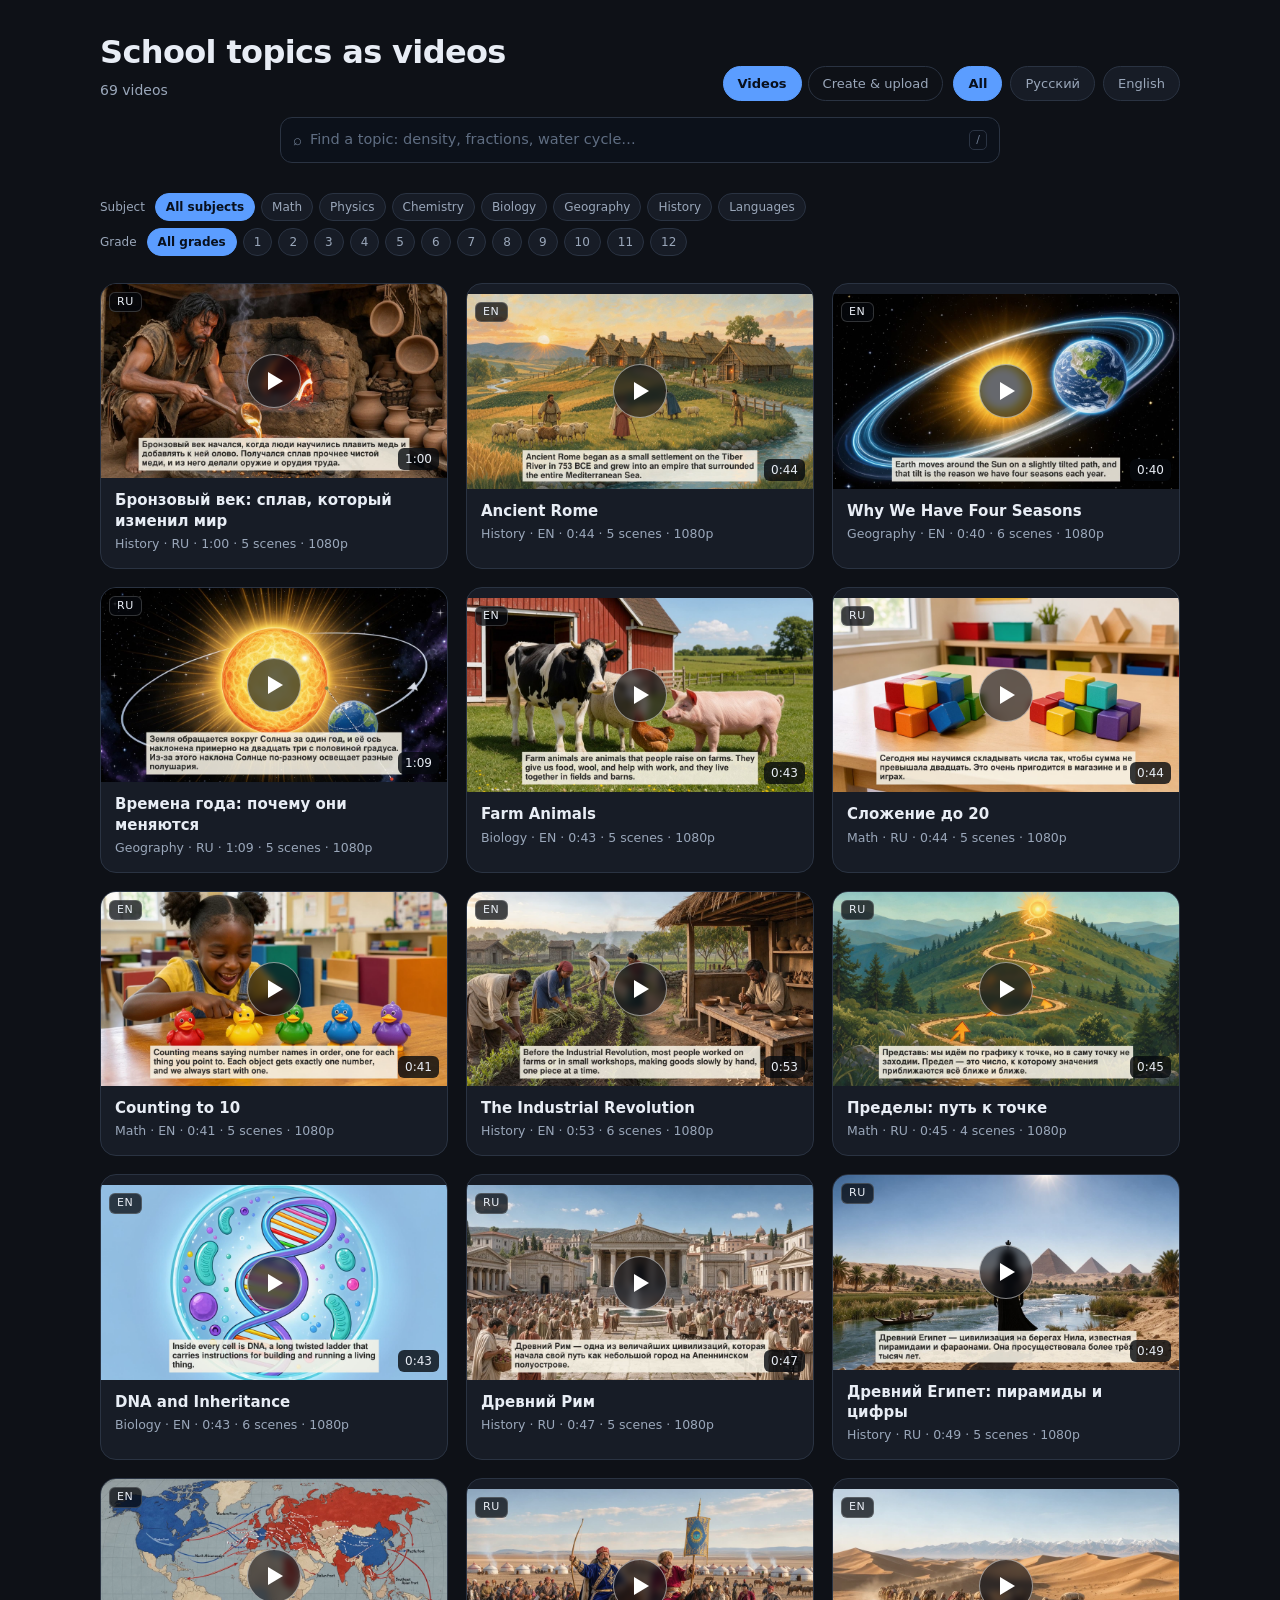
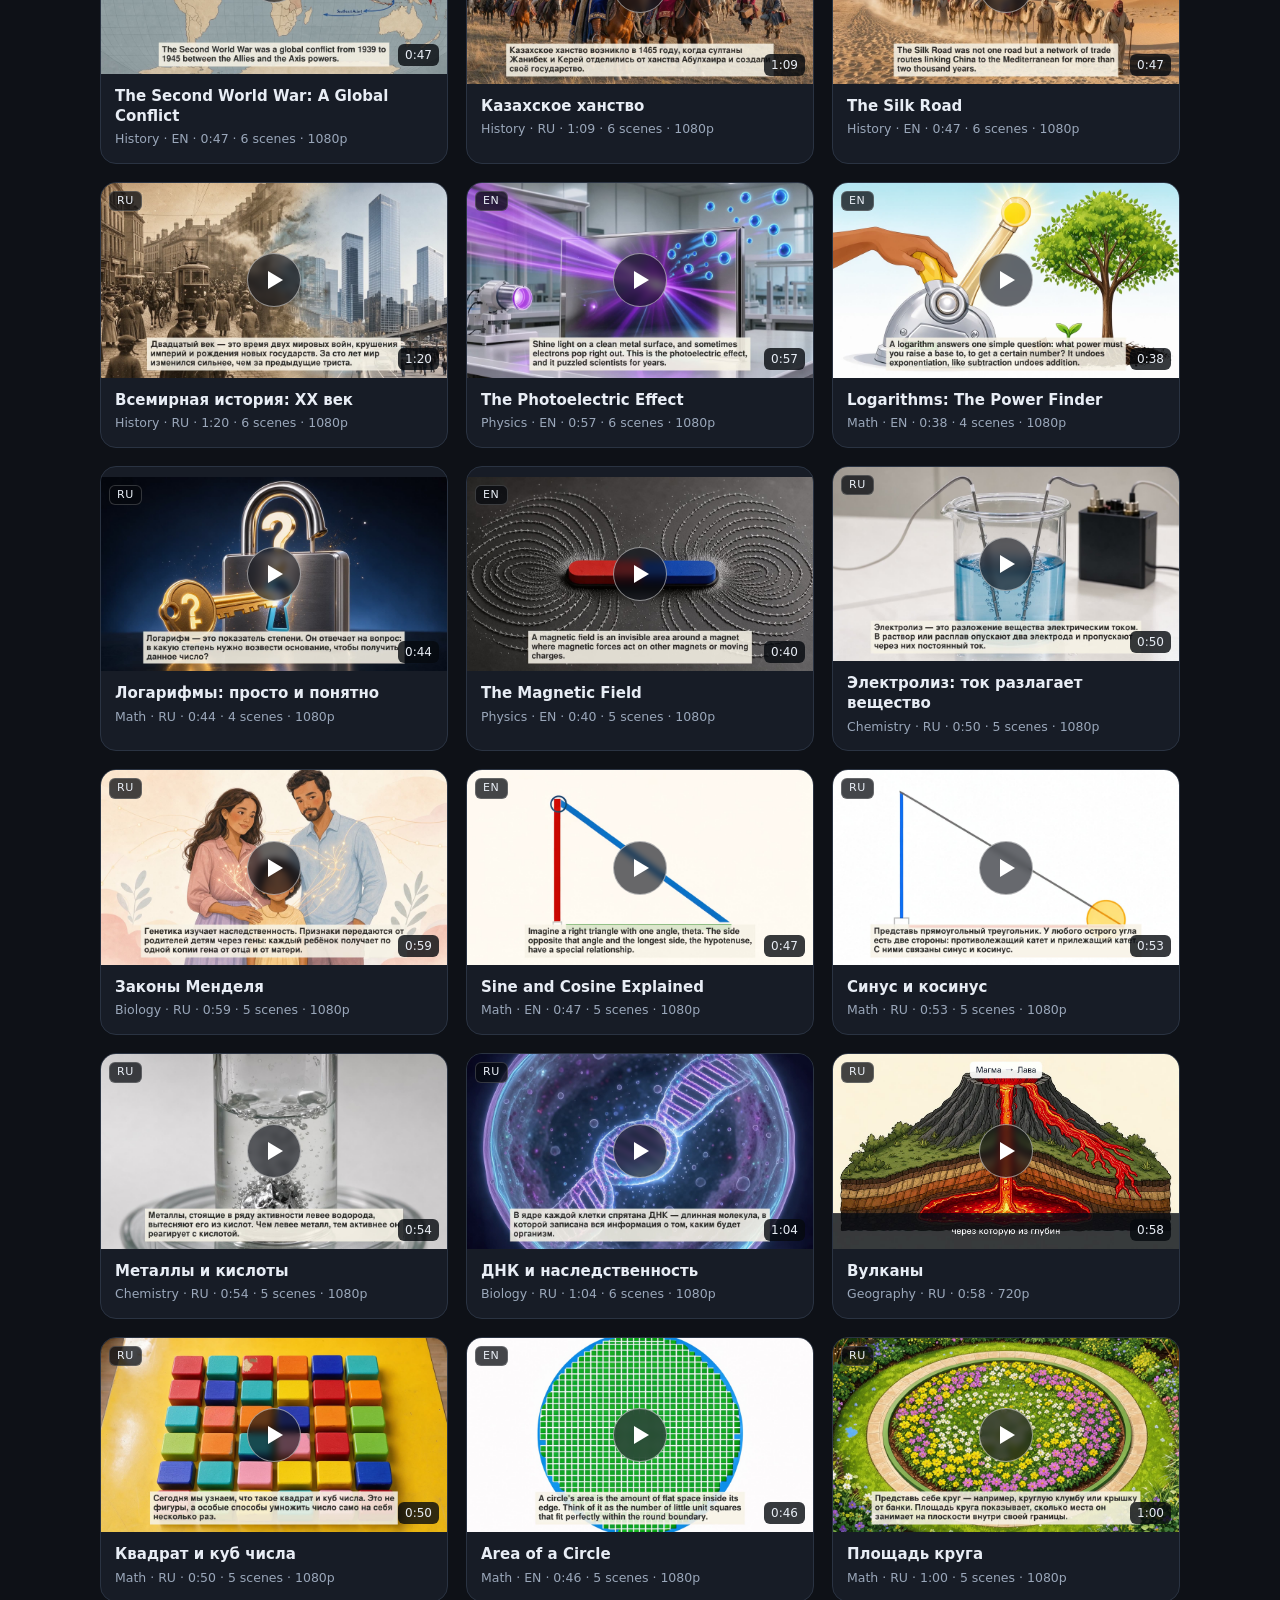
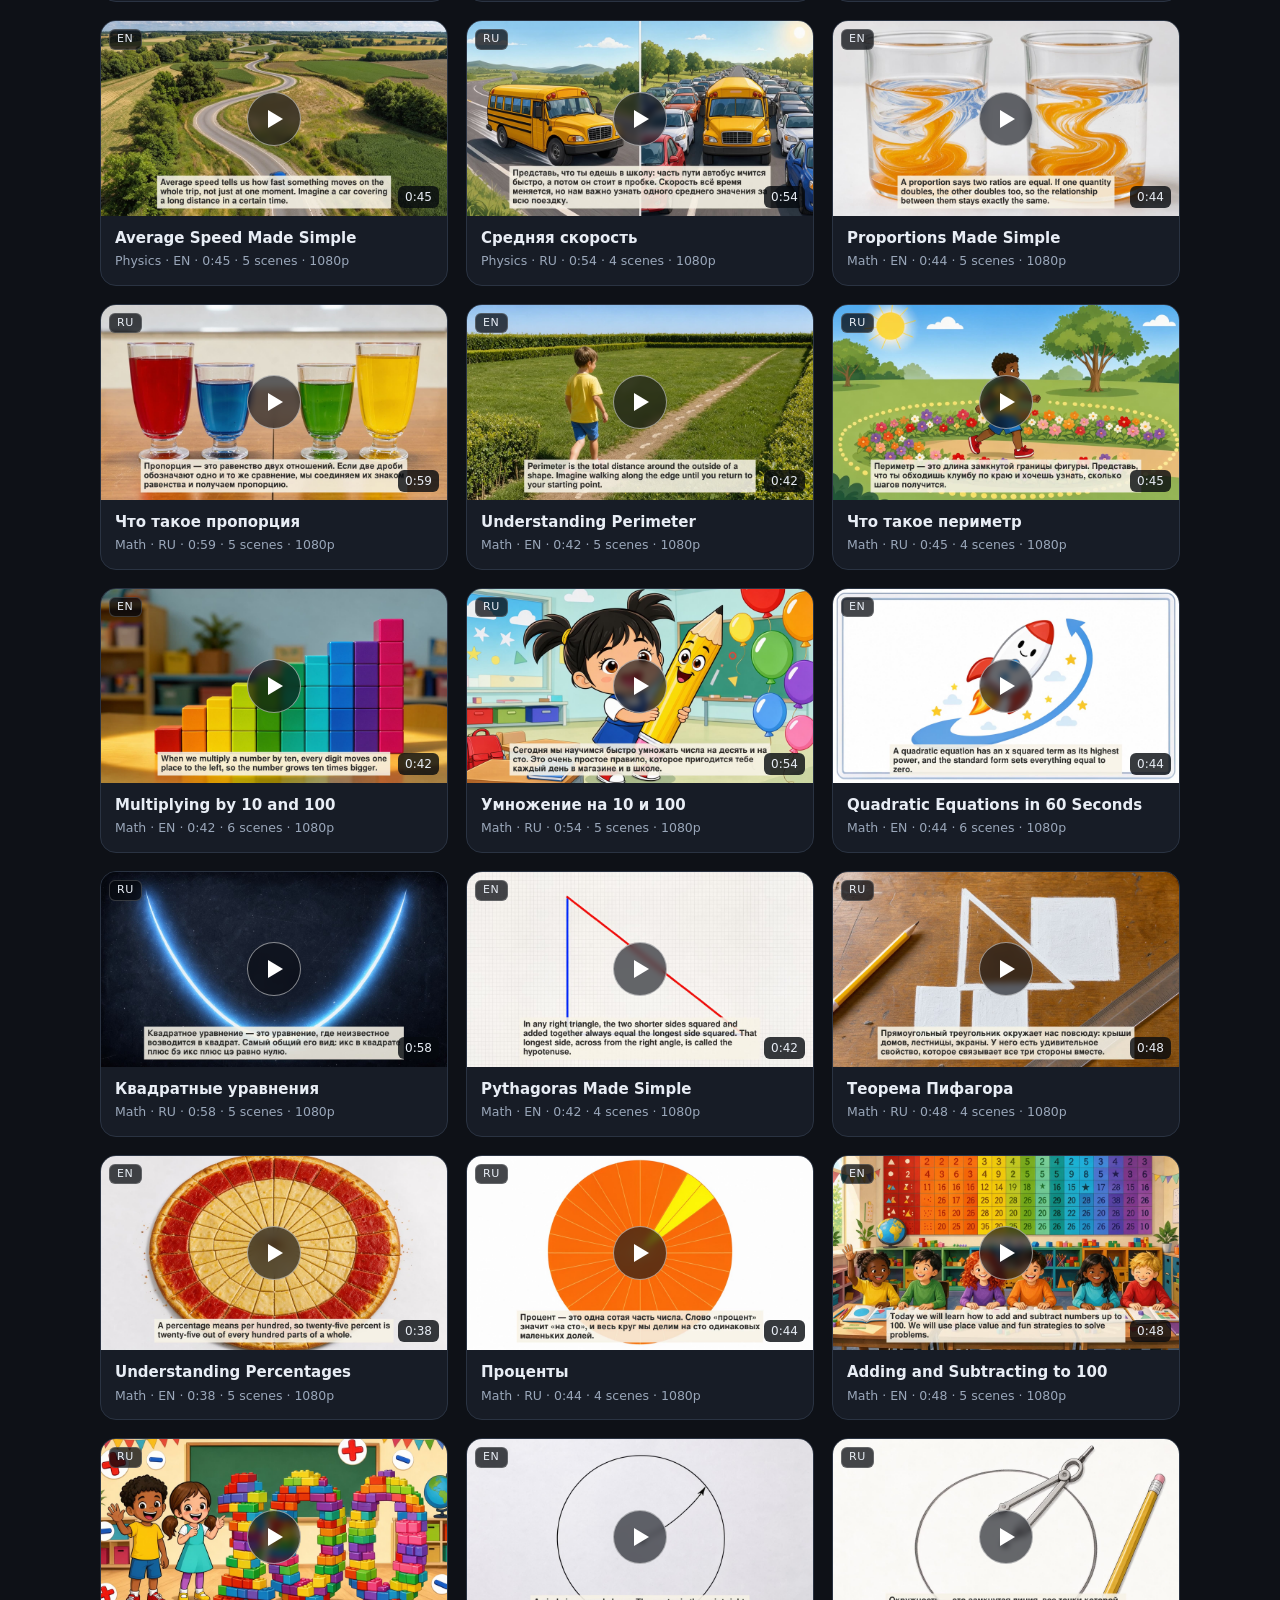
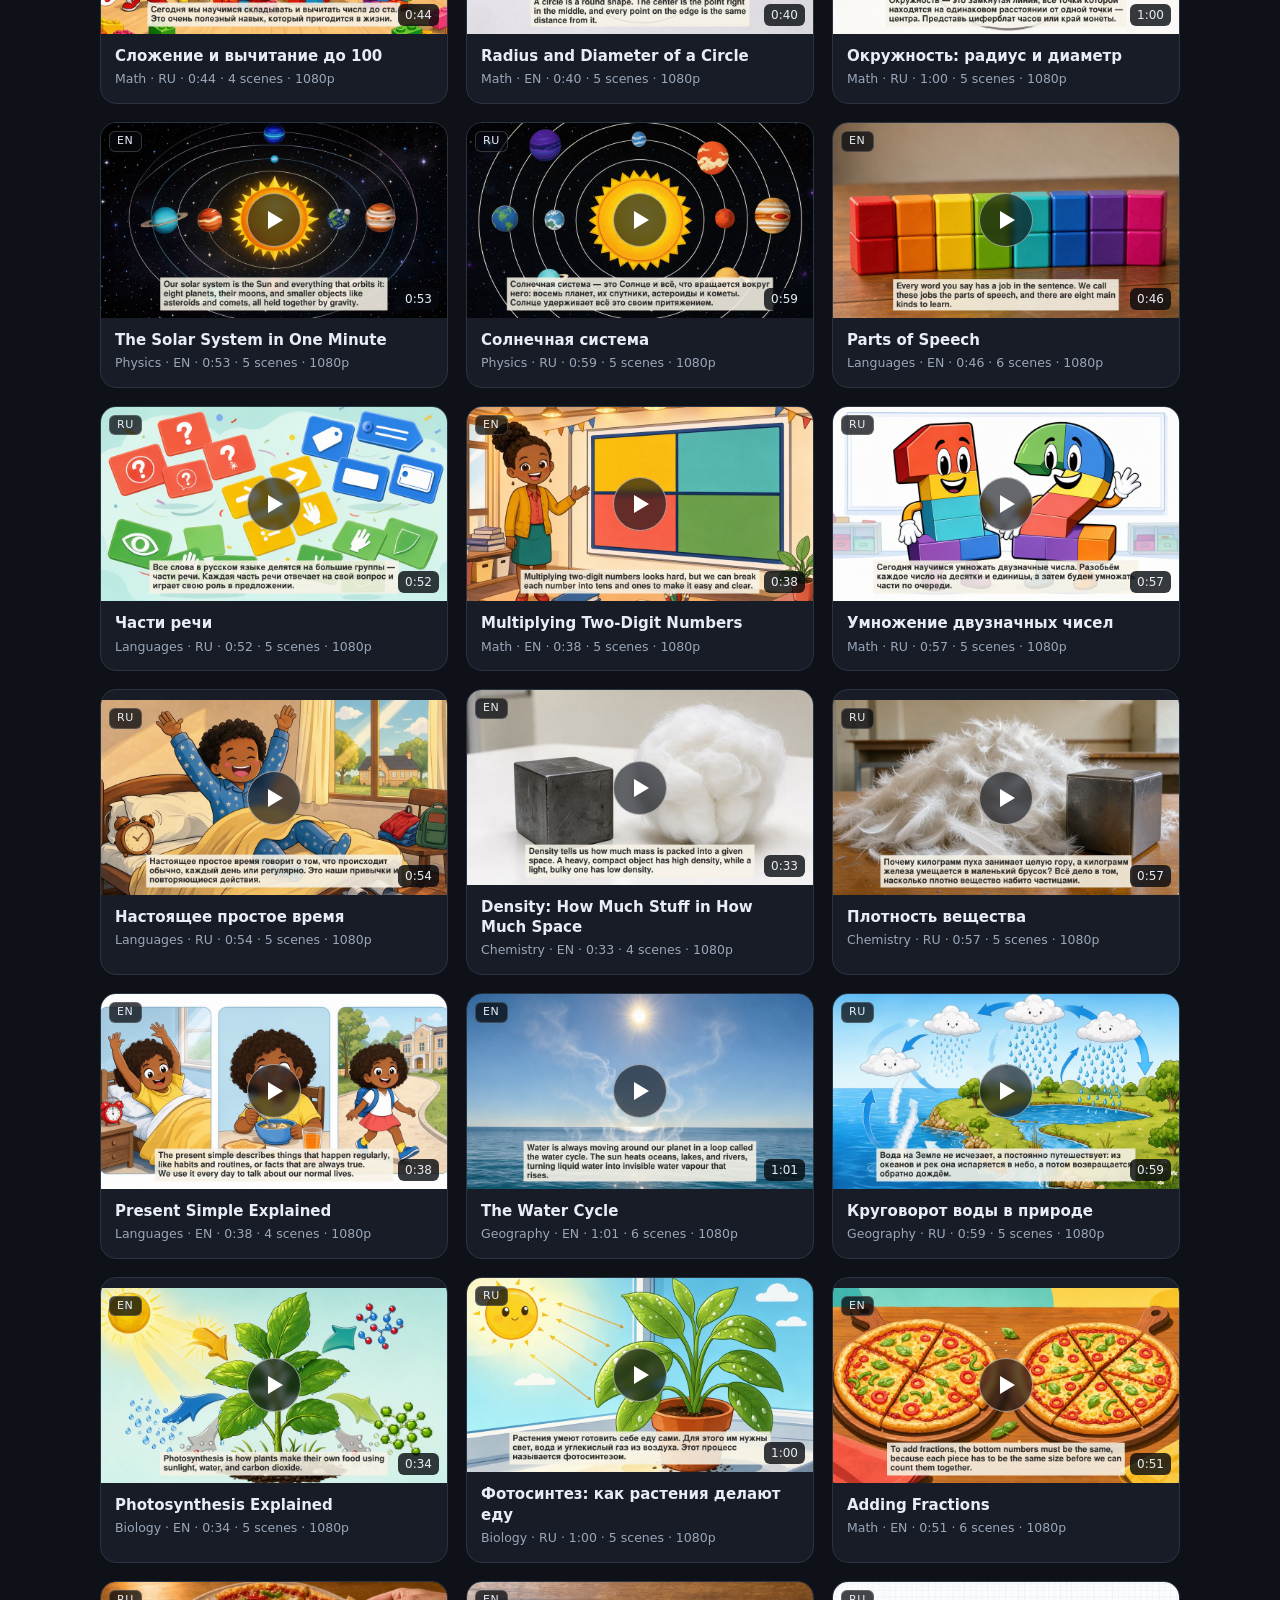
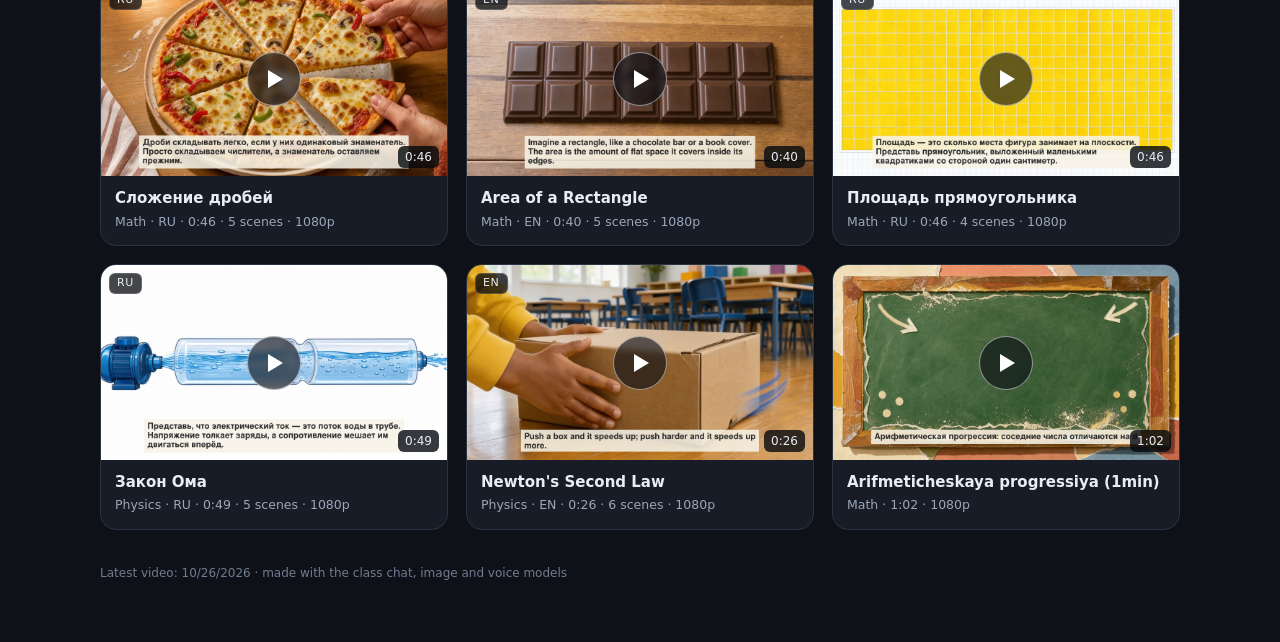
==== commit 02695173: "School videos: two pages (gallery + create/upload), subjects, centered search, sticky filters" ====
--- a/projects/school-video/index.html
+++ b/projects/school-video/index.html
@@ -4,196 +4,44 @@
 <meta charset="utf-8">
 <meta name="viewport" content="width=device-width, initial-scale=1">
 <title>School topics as videos</title>
-<style>
-  :root{
-    --bg:#0e1117; --panel:#171c26; --panel2:#1f2634; --line:#2a3342;
-    --text:#e8edf5; --dim:#9aa7ba; --accent:#5b9dff; --accent2:#7ef0c4;
-  }
-  *{box-sizing:border-box}
-  body{margin:0;background:radial-gradient(1200px 600px at 15% -10%,#1b2a45 0%,transparent 60%),var(--bg);
-       color:var(--text);font:16px/1.5 system-ui,-apple-system,"Segoe UI",Roboto,sans-serif}
-  .wrap{max-width:1120px;margin:0 auto;padding:28px 20px 60px}
-  header{display:flex;flex-wrap:wrap;align-items:flex-end;gap:12px;justify-content:space-between;margin-bottom:22px}
-  h1{margin:0;font-size:clamp(22px,3vw,32px);letter-spacing:-.02em}
-  .sub{color:var(--dim);font-size:14px;margin-top:4px}
-  .chips{display:flex;gap:8px}
-  .chip{border:1px solid var(--line);background:var(--panel);color:var(--dim);border-radius:999px;
-        padding:7px 14px;font:inherit;font-size:13px;cursor:pointer;transition:.15s}
-  .chip:hover{color:var(--text);border-color:#3c4a60}
-  .chip[aria-pressed="true"]{background:var(--accent);border-color:var(--accent);color:#08101d;font-weight:600}
-
-  #now{display:none;background:var(--panel);border:1px solid var(--line);border-radius:18px;
-       padding:14px;margin-bottom:26px;box-shadow:0 20px 60px rgba(0,0,0,.35)}
-  #now.on{display:block;animation:rise .25s ease-out}
-  #now video{width:100%;aspect-ratio:16/9;border-radius:12px;background:#000;display:block}
-  .nowbar{display:flex;align-items:center;gap:12px;flex-wrap:wrap;padding:12px 6px 2px}
-  .nowbar h2{margin:0;font-size:17px;font-weight:650}
-  .nowbar .meta{color:var(--dim);font-size:13px}
-  .nowbar .spacer{flex:1}
-  .ghost{border:1px solid var(--line);background:var(--panel2);color:var(--text);border-radius:10px;
-         padding:8px 12px;font:inherit;font-size:13px;cursor:pointer;text-decoration:none}
-  .ghost:hover{border-color:#41516a}
-
-  .grid{display:grid;grid-template-columns:repeat(auto-fill,minmax(260px,1fr));gap:18px}
-  .card{position:relative;padding:0;border:1px solid var(--line);border-radius:16px;overflow:hidden;
-        background:var(--panel);cursor:pointer;text-align:left;color:inherit;font:inherit;
-        transition:transform .18s,border-color .18s,box-shadow .18s}
-  .card:hover{transform:translateY(-3px);border-color:#3f5170;box-shadow:0 14px 34px rgba(0,0,0,.4)}
-  .card:focus-visible{outline:2px solid var(--accent);outline-offset:2px}
-  .card[aria-current="true"]{border-color:var(--accent);box-shadow:0 0 0 1px var(--accent) inset}
-  .thumb{position:relative;aspect-ratio:16/9;background:#0a0d13}
-  .thumb img{width:100%;height:100%;object-fit:cover;display:block}
-  .play{position:absolute;inset:0;display:grid;place-items:center}
-  .play span{width:54px;height:54px;border-radius:50%;background:rgba(10,14,22,.62);
-              border:1px solid rgba(255,255,255,.5);display:grid;place-items:center;
-              transition:.18s;backdrop-filter:blur(3px)}
-  .play span::after{content:"";margin-left:3px;border-style:solid;border-width:9px 0 9px 15px;
-                    border-color:transparent transparent transparent #fff}
-  .card:hover .play span{background:var(--accent);border-color:var(--accent)}
-  .card:hover .play span::after{border-left-color:#08101d}
-  .dur{position:absolute;right:8px;bottom:8px;background:rgba(6,9,14,.8);border-radius:6px;
-       padding:2px 7px;font-size:12px;font-variant-numeric:tabular-nums}
-  .lang{position:absolute;left:8px;top:8px;background:rgba(6,9,14,.75);border:1px solid rgba(255,255,255,.18);
-        border-radius:6px;padding:1px 7px;font-size:11px;letter-spacing:.06em;text-transform:uppercase}
-  .body{padding:12px 14px 14px}
-  .body h3{margin:0 0 4px;font-size:15px;line-height:1.35;font-weight:650}
-  .body p{margin:0;color:var(--dim);font-size:12.5px}
-  .searchrow{display:flex;gap:10px;align-items:center;margin:0 0 18px}
-  .searchrow .box{flex:1;display:flex;align-items:center;gap:8px;background:#0c111a;
-        border:1px solid var(--line);border-radius:12px;padding:0 12px}
-  .searchrow .box:focus-within{border-color:var(--accent)}
-  .searchrow .box .icon{color:#6f7d92;font-size:15px}
-  .searchrow input{flex:1;background:transparent;border:0;color:var(--text);font:inherit;
-        font-size:14.5px;padding:11px 0;outline:none;min-width:0}
-  .searchrow input::placeholder{color:#5f6d82}
-  .searchrow .clear{border:0;background:transparent;color:var(--dim);font:inherit;font-size:18px;
-        line-height:1;cursor:pointer;padding:4px 6px;border-radius:6px}
-  .searchrow .clear:hover{color:var(--text);background:var(--panel2)}
-  .searchrow kbd{color:#6f7d92;font-size:11px;border:1px solid var(--line);border-radius:5px;padding:1px 6px;font-family:inherit}
-  .empty{color:var(--dim);padding:30px 0}
-
-  .maker{background:linear-gradient(180deg,#1a2231,#151a24);border:1px solid var(--line);
-         border-radius:18px;padding:18px;margin-bottom:26px}
-  .maker h2{margin:0 0 4px;font-size:16px;font-weight:650}
-  .maker .hint{color:var(--dim);font-size:13px;margin:0 0 14px}
-  .maker form{display:flex;gap:10px;flex-wrap:wrap}
-  .maker input[type=text]{flex:1 1 280px;min-width:0;background:#0c111a;border:1px solid var(--line);
-       color:var(--text);border-radius:10px;padding:11px 14px;font:inherit;font-size:15px}
-  .maker input[type=text]:focus{outline:none;border-color:var(--accent)}
-  .maker input[type=text]::placeholder{color:#5f6d82}
-  .maker select{background:#0c111a;border:1px solid var(--line);color:var(--text);border-radius:10px;
-    padding:0 10px;font:inherit;font-size:14px;height:44px}
-  .maker select:focus{outline:none;border-color:var(--accent)}
-  .seg{display:flex;border:1px solid var(--line);border-radius:10px;overflow:hidden}
-  .seg button{border:0;background:transparent;color:var(--dim);padding:0 14px;font:inherit;font-size:13px;cursor:pointer}
-  .seg button[aria-pressed="true"]{background:var(--panel2);color:var(--text);font-weight:600}
-  .primary{border:0;border-radius:10px;padding:11px 18px;font:inherit;font-size:14px;font-weight:650;
-           background:var(--accent);color:#08101d;cursor:pointer}
-  .primary:hover{filter:brightness(1.08)}
-  .primary:disabled{opacity:.55;cursor:progress}
-
-  #scriptOut{margin-top:16px;border-top:1px solid var(--line);padding-top:14px}
-  .outhead{display:flex;align-items:center;gap:10px;flex-wrap:wrap;margin-bottom:12px}
-  .outhead h3{margin:0;font-size:15px}
-  .outhead .meta{color:var(--dim);font-size:12.5px}
-  .scenelist{display:grid;gap:10px;margin:0;padding:0;list-style:none}
-  .scene{display:grid;grid-template-columns:28px 1fr;gap:10px;background:var(--panel2);
-         border:1px solid var(--line);border-radius:12px;padding:11px 13px}
-  .scene .num{color:var(--accent2);font-variant-numeric:tabular-nums;font-size:13px;font-weight:700;padding-top:2px}
-  .scene p{margin:0;font-size:14px}
-  .scene .math{display:inline-block;margin-top:7px;font-family:ui-monospace,SFMono-Regular,Menlo,monospace;
-        font-size:12.5px;color:#bfe6ff;background:#0d1723;border:1px solid #23384d;border-radius:6px;padding:2px 8px}
-  .scene .pic{margin-top:7px;color:#75839a;font-size:12px}
-  .quiz{margin-top:14px;border-top:1px solid var(--line);padding-top:14px;animation:rise .25s ease-out}
-  .quiz h3{margin:0 0 12px;font-size:15px}
-  .quiz h3 span{color:var(--dim);font-weight:400;font-size:12.5px;margin-left:6px}
-  .q{background:var(--panel2);border:1px solid var(--line);border-radius:12px;padding:12px 14px;margin-bottom:10px}
-  .qtext{margin:0 0 10px;font-size:14.5px}
-  .opts{display:grid;gap:7px}
-  .opt{text-align:left;background:#0f1621;border:1px solid var(--line);color:var(--text);
-       border-radius:9px;padding:9px 12px;font:inherit;font-size:13.5px;cursor:pointer;transition:.12s}
-  .opt:hover{border-color:#41516a}
-  .opt.sel{border-color:var(--accent);background:#16273f}
-  .opt.ok{border-color:#2fbe8f;background:#123027;color:#c9f7e6}
-  .opt.bad{border-color:#e06464;background:#33171a;color:#ffd2d2}
-  .q[data-done] .opt{cursor:default}
-  .why{margin-top:9px;color:#9fe0c6;font-size:12.5px}
-  .quizfoot{display:flex;align-items:center;gap:12px;flex-wrap:wrap;margin-top:12px}
-  .score{font-size:14px;font-weight:650}
-  .quiz .again{border:0;background:transparent;color:var(--accent);font:inherit;font-size:13px;cursor:pointer;padding:0}
-  .status{color:var(--dim);font-size:13px;margin:2px 0 12px}
-  .genvideo{width:100%;max-height:520px;border-radius:12px;background:#000;display:block;margin:14px 0 10px}
-  .genbar{display:flex;gap:10px;align-items:center;flex-wrap:wrap;margin-bottom:4px}
-  .err{color:#ff9b9b;font-size:13.5px;margin-top:12px;white-space:pre-wrap}
-  .cmd{margin-top:12px;display:flex;gap:8px;align-items:center;flex-wrap:wrap}
-  .cmd code{background:#0c111a;border:1px solid var(--line);border-radius:8px;padding:7px 10px;
-            font-size:12.5px;color:#c7d5e8;overflow-x:auto;max-width:100%}
-  .gradebar{margin-top:-6px;flex-wrap:wrap}
-  .gradebar .chips{gap:6px}
-  .gradebar .chip{padding:4px 10px;font-size:12px}
-  .gradebar .chip.noVideos{opacity:.55}
-  .gradehint{color:var(--dim);font-size:12px}
-  .ideas{margin:0 0 18px;padding:12px 14px;border:1px dashed var(--line);border-radius:12px}
-  .ideas h3{margin:0 0 8px;font-size:13px;color:var(--dim);font-weight:600}
-  .ideas .chips{gap:7px;flex-wrap:wrap}
-  .idea{border:1px dashed #3c4a60;background:transparent;color:var(--text);border-radius:999px;
-    padding:5px 12px;font:inherit;font-size:13px;cursor:pointer}
-  .idea:hover{border-color:var(--accent);color:var(--accent)}
-  footer{margin-top:34px;color:#6f7d92;font-size:12px}
-  @keyframes rise{from{opacity:0;transform:translateY(-6px)}to{opacity:1;transform:none}}
-</style>
+<link rel="stylesheet" href="style.css">
 </head>
 <body>
 <div class="wrap">
   <header>
-    <div>
-      <h1>School topics as videos</h1>
-      <div class="sub" id="count">Loading…</div>
+    <div class="headtop">
+      <div>
+        <h1>School topics as videos</h1>
+        <div class="sub" id="count">Loading…</div>
+      </div>
+      <div class="headright">
+        <nav class="nav" aria-label="Pages">
+          <a href="index.html" class="on" aria-current="page">Videos</a>
+          <a href="create.html">Create &amp; upload</a>
+        </nav>
+        <div class="chips" role="group" aria-label="Filter by language">
+          <button class="chip" data-lang="" aria-pressed="true">All</button>
+          <button class="chip" data-lang="ru" aria-pressed="false">Русский</button>
+          <button class="chip" data-lang="en" aria-pressed="false">English</button>
+        </div>
+      </div>
     </div>
-    <div class="chips" role="group" aria-label="Filter by language">
-      <button class="chip" data-lang="" aria-pressed="true">All</button>
-      <button class="chip" data-lang="ru" aria-pressed="false">Русский</button>
-      <button class="chip" data-lang="en" aria-pressed="false">English</button>
+    <div class="searchrow headsearch">
+      <label class="box">
+        <span class="icon">⌕</span>
+        <input type="text" id="search" placeholder="Find a topic: density, fractions, water cycle…"
+               aria-label="Find a topic" autocomplete="off">
+        <button type="button" class="clear" id="clearSearch" aria-label="Clear search" hidden>×</button>
+        <kbd>/</kbd>
+      </label>
     </div>
   </header>
 
-  <section class="maker">
-    <h2>New lesson: make a video</h2>
-    <p class="hint">Type a school topic and press Make video: the class chat model writes the scenes, the image model draws the pictures, the voice model speaks them, and this page records the video (about 2 minutes, keep the tab open).</p>
-    <form id="scriptForm" autocomplete="off">
-      <input type="text" id="topic" placeholder="Your topic, for example: Newton's second law" aria-label="Topic">
-      <div class="seg" role="group" aria-label="Language of the script">
-        <button type="button" class="langchip" data-lang="ru" aria-pressed="true">Русский</button>
-        <button type="button" class="langchip" data-lang="en" aria-pressed="false">English</button>
-      </div>
-      <select id="gradePick" aria-label="Grade of the video">
-        <option value="">Grade…</option>
-      </select>
-      <button type="submit" class="primary" id="write">Make video</button>
-    </form>
-    <div id="scriptOut" hidden></div>
-  </section>
-
-  <section class="maker">
-    <h2>Upload your own video</h2>
-    <p class="hint">Made a video on your phone or in another app? Add the file here (mp4, mov, webm, mkv, up to 15 minutes). It becomes a lesson in the list with your grade, and everyone in class can watch it.</p>
-    <form id="upForm" autocomplete="off">
-      <input type="file" id="upFile" accept="video/*,.mkv,.mov" aria-label="Your video file">
-      <input type="text" id="upTitle" placeholder="Title, for example: Volcanoes" aria-label="Title">
-      <select id="upLang" aria-label="Language of the video">
-        <option value="ru">Русский</option>
-        <option value="en">English</option>
-      </select>
-      <select id="upGrade" aria-label="Grade of the video">
-        <option value="">Grade…</option>
-      </select>
-      <button type="submit" class="primary" id="upBtn">Upload</button>
-    </form>
-    <div class="status" id="upNote" role="status"></div>
-  </section>
-
   <section id="now" aria-live="polite">
-    <video id="player" controls playsinline preload="metadata"></video>
+    <div class="playerbox">
+      <video id="player" controls playsinline preload="metadata"></video>
+      <div class="midq" id="midq" hidden aria-live="assertive"></div>
+    </div>
     <div class="nowbar">
       <div>
         <h2 id="nowTitle"></h2>
@@ -207,20 +55,17 @@
     <div class="quiz" id="quiz" hidden aria-live="polite"></div>
   </section>
 
-  <div class="searchrow">
-    <label class="box">
-      <span class="icon">⌕</span>
-      <input type="text" id="search" placeholder="Find a topic: density, fractions, water cycle…"
-             aria-label="Find a topic" autocomplete="off">
-      <button type="button" class="clear" id="clearSearch" aria-label="Clear search" hidden>×</button>
-      <kbd>/</kbd>
-    </label>
-  </div>
+  <div class="filterbar" id="filterbar">
+    <div class="searchrow gradebar">
+      <span class="gradehint">Subject</span>
+      <div class="chips" id="courses" role="group" aria-label="Filter by subject"></div>
+    </div>
 
-  <div class="searchrow gradebar">
-    <span class="gradehint">Grade</span>
-    <div class="chips" id="grades" role="group" aria-label="Filter by grade"></div>
-    <span class="gradehint" id="gradeHint"></span>
+    <div class="searchrow gradebar">
+      <span class="gradehint">Grade</span>
+      <div class="chips" id="grades" role="group" aria-label="Filter by grade"></div>
+      <span class="gradehint" id="gradeHint"></span>
+    </div>
   </div>
 
   <div class="ideas" id="ideas" hidden>
@@ -233,830 +78,8 @@
   <footer id="foot"></footer>
 </div>
 
-<script>
-(function () {
-  const grid = document.getElementById('grid');
-  const now = document.getElementById('now');
-  const player = document.getElementById('player');
-  const nowTitle = document.getElementById('nowTitle');
-  const nowMeta = document.getElementById('nowMeta');
-  const download = document.getElementById('download');
-  const countEl = document.getElementById('count');
-  const emptyEl = document.getElementById('empty');
-  const foot = document.getElementById('foot');
-  const searchEl = document.getElementById('search');
-  const clearSearch = document.getElementById('clearSearch');
-  const quizEl = document.getElementById('quiz');
-  const testBtn = document.getElementById('testBtn');
-  let all = [];
-  let currentLang = '';
-  let currentGrade = '';
-  let currentQuiz = null;
-  let picks = [];
-  let query = '';
+<script src="common.js"></script>
+<script src="gallery.js"></script>
 
-  function hhmmss(sec) {
-    const s = Math.round(sec);
-    const m = Math.floor(s / 60);
-    return m + ':' + String(s % 60).padStart(2, '0');
-  }
-
-  function esc(t) {
-    return String(t).replace(/[&<>"]/g, c => ({ '&': '&amp;', '<': '&lt;', '>': '&gt;', '"': '&quot;' }[c]));
-  }
-
-  function metaLine(v) {
-    const parts = [];
-    if (v.lang) parts.push(v.lang.toUpperCase());
-    parts.push(hhmmss(v.seconds));
-    if (v.scenes) parts.push(v.scenes + ' scenes');
-    if (v.width) parts.push(v.height + 'p');
-    return parts.join(' · ');
-  }
-
-  function clearQuiz() {
-    quizEl.hidden = true;
-    quizEl.innerHTML = '';
-    currentQuiz = null;
-    testBtn.hidden = true;
-  }
-
-  function showQuiz() {
-    if (!currentQuiz || !currentQuiz.length) return;
-    picks = currentQuiz.map(() => -1);
-    quizEl.hidden = false;
-    quizEl.innerHTML = '';
-
-    const h = document.createElement('h3');
-    h.append('Mini test');
-    const sub = document.createElement('span');
-    sub.textContent = currentQuiz.length + ' questions about the video';
-    h.appendChild(sub);
-    quizEl.appendChild(h);
-
-    currentQuiz.forEach((item, qi) => {
-      const q = document.createElement('div');
-      q.className = 'q';
-      const p = document.createElement('p');
-      p.className = 'qtext';
-      p.textContent = (qi + 1) + '. ' + item.q;
-      const opts = document.createElement('div');
-      opts.className = 'opts';
-      item.options.forEach((text, oi) => {
-        const b = document.createElement('button');
-        b.type = 'button';
-        b.className = 'opt';
-        b.textContent = text;
-        b.addEventListener('click', () => {
-          if (q.dataset.done) return;
-          picks[qi] = oi;
-          opts.querySelectorAll('.opt').forEach(x => x.classList.toggle('sel', x === b));
-        });
-        opts.appendChild(b);
-      });
-      q.append(p, opts);
-      quizEl.appendChild(q);
-    });
-
-    const footBox = document.createElement('div');
-    footBox.className = 'quizfoot';
-    const check = document.createElement('button');
-    check.type = 'button';
-    check.className = 'primary';
-    check.id = 'checkQuiz';
-    check.textContent = 'Check answers';
-    const score = document.createElement('span');
-    score.className = 'score';
-    score.id = 'quizScore';
-    const again = document.createElement('button');
-    again.type = 'button';
-    again.className = 'again';
-    again.textContent = 'Try again';
-    again.addEventListener('click', showQuiz);
-    footBox.append(check, score, again);
-    quizEl.appendChild(footBox);
-
-    check.addEventListener('click', () => {
-      let right = 0;
-      quizEl.querySelectorAll('.q').forEach((q, qi) => {
-        const item = currentQuiz[qi];
-        q.dataset.done = '1';
-        q.querySelectorAll('.opt').forEach((b, oi) => {
-          b.classList.remove('sel');
-          if (oi === item.answer) b.classList.add('ok');
-          else if (oi === picks[qi]) b.classList.add('bad');
-        });
-        if (item.why) {
-          const why = document.createElement('div');
-          why.className = 'why';
-          why.textContent = item.why;
-          q.appendChild(why);
-        }
-        if (picks[qi] === item.answer) right++;
-      });
-      score.textContent = right + ' of ' + currentQuiz.length + ' right';
-      check.disabled = true;
-      check.textContent = 'Checked';
-    });
-
-    quizEl.scrollIntoView({ behavior: 'smooth', block: 'nearest' });
-  }
-
-  function play(v, card) {
-    player.src = v.file;
-    player.poster = v.poster;
-    nowTitle.textContent = v.title;
-    nowMeta.textContent = metaLine(v);
-    download.href = v.file;
-    download.setAttribute('download', v.file.split('/').pop());
-    clearQuiz();
-    currentQuiz = v.quiz || null;
-    testBtn.hidden = !currentQuiz;
-    now.classList.add('on');
-    document.querySelectorAll('.card').forEach(c => c.setAttribute('aria-current', 'false'));
-    card.setAttribute('aria-current', 'true');
-    player.play().catch(() => {});
-    now.scrollIntoView({ behavior: 'smooth', block: 'start' });
-  }
-
-  function norm(t) {
-    return String(t || '').toLowerCase().replace(/ё/g, 'е').replace(/\s+/g, ' ').trim();
-  }
-
-  function matches(v, q) {
-    if (!q) return true;
-    const hay = norm(v.title + ' ' + (v.lang === 'ru' ? 'русский' : v.lang === 'en' ? 'english' : ''));
-    return hay.includes(q);
-  }
-
-  function render() {
-    const list = all.filter(v => (!currentLang || v.lang === currentLang) &&
-      (!currentGrade || v.grade === currentGrade) && matches(v, norm(query)));
-    grid.innerHTML = '';
-    list.forEach(v => {
-      const card = document.createElement('button');
-      card.type = 'button';
-      card.className = 'card';
-      card.setAttribute('aria-current', 'false');
-      card.innerHTML =
-        '<div class="thumb">' +
-          '<img loading="lazy" src="' + esc(v.poster) + '" alt="">' +
-          (v.lang ? '<span class="lang">' + esc(v.lang) + '</span>' : '') +
-          '<span class="dur">' + hhmmss(v.seconds) + '</span>' +
-          '<span class="play"><span></span></span>' +
-        '</div>' +
-        '<div class="body"><h3>' + esc(v.title) + '</h3><p>' + esc(metaLine(v)) + '</p></div>';
-      card.addEventListener('click', () => play(v, card));
-      grid.appendChild(card);
-    });
-    emptyEl.hidden = list.length > 0;
-    if (!list.length && query) {
-      emptyEl.textContent = 'No video for “' + query + '” yet. Write the script above and make it.';
-    } else if (!list.length && currentGrade) {
-      emptyEl.textContent = 'No video for grade ' + currentGrade + ' yet. ' +
-        'Click a topic idea above, or write your own topic in the box at the top.';
-    } else if (!list.length) {
-      emptyEl.textContent = 'No videos in this language yet.';
-    }
-    countEl.textContent = list.length + (list.length === 1 ? ' video' : ' videos') +
-      (currentGrade ? ' for grade ' + currentGrade : '') +
-      (currentLang ? ' in ' + (currentLang === 'ru' ? 'Russian' : 'English') : '') +
-      (query ? ' for “' + query + '”' : '');
-    renderIdeas();
-  }
-
-  searchEl.addEventListener('input', () => {
-    query = searchEl.value.trim();
-    clearSearch.hidden = !query;
-    render();
-  });
-
-  clearSearch.addEventListener('click', () => {
-    searchEl.value = '';
-    query = '';
-    clearSearch.hidden = true;
-    render();
-    searchEl.focus();
-  });
-
-  document.addEventListener('keydown', e => {
-    if (e.key === '/' && document.activeElement !== searchEl &&
-        !['INPUT', 'TEXTAREA'].includes(document.activeElement.tagName)) {
-      e.preventDefault();
-      searchEl.focus();
-    }
-  });
-
-  document.querySelectorAll('.chip[data-lang]').forEach(chip => {
-    chip.addEventListener('click', () => {
-      currentLang = chip.dataset.lang;
-      document.querySelectorAll('.chip[data-lang]').forEach(c =>
-        c.setAttribute('aria-pressed', String(c === chip)));
-      render();
-    });
-  });
-
-  document.getElementById('close').addEventListener('click', () => {
-    player.pause();
-    player.removeAttribute('src');
-    player.load();
-    now.classList.remove('on');
-    clearQuiz();
-    document.querySelectorAll('.card').forEach(c => c.setAttribute('aria-current', 'false'));
-  });
-
-  testBtn.addEventListener('click', showQuiz);
-  player.addEventListener('ended', showQuiz);
-
-  document.addEventListener('keydown', e => {
-    if (e.key === 'Escape' && now.classList.contains('on')) document.getElementById('close').click();
-  });
-
-  const API = location.pathname.split('/proxy/')[0] + '/proxy/19040/v1';
-  const LANGS = { ru: 'Russian', en: 'English' };
-  const form = document.getElementById('scriptForm');
-  const topicEl = document.getElementById('topic');
-  const writeBtn = document.getElementById('write');
-  const outEl = document.getElementById('scriptOut');
-  let scriptLang = 'ru';
-
-  document.querySelectorAll('.langchip').forEach(b => {
-    b.addEventListener('click', () => {
-      scriptLang = b.dataset.lang;
-      document.querySelectorAll('.langchip').forEach(x => x.setAttribute('aria-pressed', String(x === b)));
-      renderIdeas();
-    });
-  });
-
-  const GRADES = Array.from({ length: 12 }, (_, i) => i + 1);
-
-  const IDEAS = {
-    1: [['Счёт до 10', 'Counting to 10'], ['Домашние животные', 'Farm animals'],
-        ['Фигуры вокруг нас', 'Shapes around us'], ['Времена года', 'The four seasons'],
-        ['Больше и меньше', 'More and less'], ['Части суток', 'Day and night']],
-    2: [['Сложение до 20', 'Adding to 20'], ['Растения и животные', 'Plants and animals'],
-        ['Умножение как сложение', 'Multiplication as adding'], ['Правила дорожного движения', 'Road safety'],
-        ['Измеряем длину', 'Measuring length'], ['Чётные и нечётные числа', 'Even and odd numbers']],
-    3: [['Таблица умножения', 'Times tables'], ['Тела и вещества', 'Solids, liquids and gases'],
-        ['Меры длины', 'Units of length'], ['Органы чувств', 'The five senses'],
-        ['Время: часы и минуты', 'Telling time'], ['Казахские народные сказки', 'Kazakh folk tales']],
-    4: [['Деление с остатком', 'Division with a remainder'], ['Строение растения', 'Parts of a plant'],
-        ['Углы', 'Angles'], ['Карта и глобус', 'Maps and the globe'],
-        ['Большие числа', 'Big numbers'], ['Великий шёлковый путь', 'The Silk Road']],
-    5: [['Обыкновенные дроби', 'Common fractions'], ['Клетка', 'The cell'],
-        ['Десятичные дроби', 'Decimals'], ['Природные зоны Казахстана', 'Natural zones of Kazakhstan'],
-        ['Среднее арифметическое', 'The mean'], ['Имя существительное', 'Nouns'], ['Модуль числа', 'Absolute value']],
-    6: [['Отрицательные числа', 'Negative numbers'], ['Строение Земли', 'Inside the Earth'],
-        ['НОД и НОК', 'GCD and LCM'], ['Царства живой природы', 'Kingdoms of life'],
-        ['Масштаб', 'Scale'], ['Имя прилагательное', 'Adjectives'], ['Диаграммы', 'Charts']],
-    7: [['Линейные уравнения', 'Linear equations'], ['Кровеносная система', 'The circulatory system'],
-        ['Степени', 'Powers'], ['Атмосфера', 'The atmosphere'],
-        ['Формулы сокращённого умножения', 'Algebraic identities'], ['Глагол', 'Verbs'],
-        ['Координатная плоскость', 'The coordinate plane']],
-    8: [['Квадратный корень', 'Square roots'], ['Периодическая таблица', 'The periodic table'],
-        ['Неравенства', 'Inequalities'], ['Химические реакции', 'Chemical reactions'],
-        ['Системы уравнений', 'Systems of equations'], ['Пищеварительная система', 'The digestive system'],
-        ['Электрическая цепь', 'Electric circuits'], ['Климат', 'Climate']],
-    9: [['Квадратичная функция', 'Quadratic function'], ['ДНК и наследственность', 'DNA and inheritance'],
-        ['Векторы', 'Vectors'], ['Металлы и кислоты', 'Metals and acids'],
-        ['Подобные треугольники', 'Similar triangles'], ['Государство и право', 'State and law'],
-        ['Вероятность', 'Probability']],
-    10: [['Тригонометрия: синус и косинус', 'Trigonometry: sine and cosine'],
-         ['Клеточное дыхание', 'Cellular respiration'], ['Логарифмы', 'Logarithms'],
-         ['Спрос и предложение', 'Supply and demand'], ['Производная', 'The derivative'],
-         ['Всемирная история: XX век', 'World history: the 20th century'],
-         ['Законы Ньютона и движение', 'Newton\u2019s laws and motion'], ['Молярная масса', 'Molar mass']],
-    11: [['Интеграл', 'The integral'], ['Генетика: законы Менделя', 'Mendel\u2019s laws'],
-         ['Показательная функция', 'The exponential function'], ['Электролиз', 'Electrolysis'],
-         ['Магнитное поле', 'The magnetic field'], ['Базы данных', 'Databases'],
-         ['Мировая экономика', 'The world economy'], ['Органическая химия: алканы', 'Organic chemistry: alkanes']],
-    12: [['Пределы', 'Limits'], ['Эволюция', 'Evolution'],
-         ['Комплексные числа', 'Complex numbers'], ['Белки и ферменты', 'Proteins and enzymes'],
-         ['Комбинаторика', 'Combinatorics'], ['Астрофизика', 'Astrophysics'],
-         ['Фотоэффект', 'The photoelectric effect'], ['Право и общество', 'Law and society'],
-         ['Теория относительности', 'Special relativity'], ['Строение атома', 'The structure of the atom']]
-  };
-
-  const gradePick = document.getElementById('gradePick');
-  GRADES.forEach(g => {
-    const o = document.createElement('option');
-    o.value = String(g);
-    o.textContent = String(g);
-    gradePick.appendChild(o);
-  });
-
-  const gradesEl = document.getElementById('grades');  const gradeHint = document.getElementById('gradeHint');
-  const ideasEl = document.getElementById('ideas');
-  const ideaTitle = document.getElementById('ideaTitle');
-  const ideaChips = document.getElementById('ideachips');
-
-  function buildGrades() {
-    gradesEl.innerHTML = '';
-    [''].concat(GRADES).forEach(g => {
-      const b = document.createElement('button');
-      b.type = 'button';
-      b.className = 'chip';
-      b.textContent = g === '' ? 'All grades' : String(g);
-      b.setAttribute('aria-label', g === '' ? 'All grades' : 'Grade ' + g);
-      b.setAttribute('aria-pressed', String(String(currentGrade) === String(g)));
-      if (g !== '' && !all.some(v => v.grade === g)) b.classList.add('noVideos');
-      b.addEventListener('click', () => {
-        currentGrade = g === '' ? '' : Number(g);
-        gradePick.value = g === '' ? '' : String(g);
-        gradesEl.querySelectorAll('.chip').forEach(c =>
-          c.setAttribute('aria-pressed', String(c === b)));
-        render();
-      });
-      gradesEl.appendChild(b);
-    });
-  }
-
-  function madeAlready(grade, text) {
-    const t = norm(text);
-    return all.some(v => v.grade === grade && norm(v.title).includes(t));
-  }
-
-  function renderIdeas() {
-    if (!currentGrade) {
-      ideasEl.hidden = true;
-      ideaChips.innerHTML = '';
-      gradeHint.textContent = '';
-      return;
-    }
-    const made = all.filter(v => v.grade === currentGrade).length;
-    gradeHint.textContent = made + (made === 1 ? ' video' : ' videos') + ' made for grade ' + currentGrade;
-    const ideas = (IDEAS[currentGrade] || []).filter(p => !madeAlready(currentGrade, p[0]) && !madeAlready(currentGrade, p[1]));
-    ideaChips.innerHTML = '';
-    ideasEl.hidden = !ideas.length;
-    if (!ideas.length) return;
-    ideaTitle.textContent = 'Topic ideas for grade ' + currentGrade + ' — math, science, languages, history. Click one to fill the topic in ' +
-      (scriptLang === 'ru' ? 'Russian' : 'English');
-    ideas.forEach(pair => {
-      const text = scriptLang === 'ru' ? pair[0] : pair[1];
-      const b = document.createElement('button');
-      b.type = 'button';
-      b.className = 'idea';
-      b.textContent = text;
-      b.addEventListener('click', () => {
-        topicEl.value = text;
-        topicEl.scrollIntoView({ behavior: 'smooth', block: 'center' });
-        topicEl.focus();
-      });
-      ideaChips.appendChild(b);
-    });
-  }
-
-  function scriptPrompt(topic, lang) {
-    return 'Topic: "' + topic + '"\nLanguage of the narration: ' + LANGS[lang] + '.\n' +
-      'Write 4 to 6 scenes for a 1-minute explainer video for school students.\n' +
-      'Answer with JSON only:\n' +
-      '{"title": "short title", "scenes": [{"narration": "...", "math": "...", "picture": "..."}]}\n' +
-      '- narration: one or two spoken sentences, 20 to 35 words (about 9 seconds), in ' + LANGS[lang] + '.\n' +
-      '- math: the formula or the numbers to show on screen for this scene.\n' +
-      '- picture: an English prompt for a photo or illustration of the scene; the picture must have NO text, ' +
-      'NO letters, NO numbers and NO formulas in it.\n' +
-      'The scenes build the idea step by step: the idea, an example with numbers, the formula, one thing for the student.';
-  }
-
-  async function writeScript(topic, lang) {
-    const r = await fetch(API + '/chat/completions', {
-      method: 'POST',
-      headers: { 'Content-Type': 'application/json' },
-      body: JSON.stringify({
-        model: 'DeepSeek-V4.1-Flash',
-        max_tokens: 4000,
-        messages: [
-          { role: 'system', content: 'You write short school explainer videos. You answer with JSON only.' },
-          { role: 'user', content: scriptPrompt(topic, lang) }
-        ]
-      })
-    });
-    if (!r.ok) throw new Error('The chat model said: ' + (await r.text()).slice(0, 400));
-    const text = (await r.json()).choices[0].message.content || '';
-    const m = text.match(/\{[\s\S]*\}/);
-    if (!m) throw new Error('The model did not send JSON:\n' + text.slice(0, 300));
-    const data = JSON.parse(m[0]);
-    if (!Array.isArray(data.scenes) || data.scenes.length < 4)
-      throw new Error('The model sent ' + (data.scenes ? data.scenes.length : 0) + ' scenes, not 4 to 6. Press again.');
-    return data;
-  }
-
-  function showError(msg) {
-    outEl.hidden = false;
-    outEl.innerHTML = '';
-    const p = document.createElement('div');
-    p.className = 'err';
-    p.textContent = msg;
-    outEl.appendChild(p);
-  }
-
-  function el(tag, cls, text) {
-    const e = document.createElement(tag);
-    if (cls) e.className = cls;
-    if (text) e.textContent = text;
-    return e;
-  }
-
-  function sceneList(data) {
-    const list = el('ol', 'scenelist');
-    data.scenes.forEach((s, i) => {
-      const li = el('li', 'scene');
-      li.appendChild(el('span', 'num', String(i + 1).padStart(2, '0')));
-      const box = el('div');
-      box.appendChild(el('p', '', s.narration || ''));
-      if (s.math) box.appendChild(el('span', 'math', s.math));
-      li.appendChild(box);
-      list.appendChild(li);
-    });
-    return list;
-  }
-
-  function loadImage(url) {
-    return new Promise((res, rej) => {
-      const img = new Image();
-      img.onload = () => res(img);
-      img.onerror = () => rej(new Error('A picture did not load'));
-      img.src = url;
-    });
-  }
-
-  async function pictureFor(prompt) {
-    const r = await fetch(API + '/images/generations', {
-      method: 'POST',
-      headers: { 'Content-Type': 'application/json' },
-      body: JSON.stringify({ prompt: prompt, size: '1280x720' })
-    });
-    if (!r.ok) throw new Error('Picture error: ' + (await r.text()).slice(0, 300));
-    const d = await r.json();
-    if (!d.data || !d.data[0] || !d.data[0].b64_json) throw new Error('The picture service sent no picture');
-    return loadImage('data:image/jpeg;base64,' + d.data[0].b64_json);
-  }
-
-  async function voiceFor(text, lang) {
-    const r = await fetch(API + '/audio/speech', {
-      method: 'POST',
-      headers: { 'Content-Type': 'application/json' },
-      body: JSON.stringify({ input: text, language: lang })
-    });
-    if (!r.ok) throw new Error('Voice error: ' + (await r.text()).slice(0, 300));
-    const audio = new Audio(URL.createObjectURL(await r.blob()));
-    await new Promise((res, rej) => {
-      audio.onloadedmetadata = res;
-      audio.onerror = () => rej(new Error('The voice file did not load'));
-    });
-    return audio;
-  }
-
-  function captionChunks(text) {
-    const words = String(text || '').split(/\s+/).filter(Boolean);
-    if (!words.length) return [''];
-    const out = [];
-    for (let i = 0; i < words.length; i += 4) out.push(words.slice(i, i + 4).join(' '));
-    return out;
-  }
-
-  function apiUrl(path) {
-    const parts = location.pathname.split('/proxy/');
-    if (parts.length < 2) return '';
-    return parts[0] + '/proxy/' + parts[1].split('/')[0] + path;
-  }
-
-  function saveUrl() {
-    return apiUrl('/api/save');
-  }
-
-  async function saveVideo(blob, data, topic, lang, note) {
-    const url = saveUrl();
-    if (!url) throw new Error('Saving needs the class server: run python3 serve.py in the project and open the workspace link.');
-    const grade = gradePick.value;
-    if (!grade) throw new Error('Choose the grade in the box first, so other students find it in their grade.');
-    note.className = 'status';
-    note.textContent = 'Saving ' + Math.round(blob.size / 1048576 * 10) / 10 + ' MB to the lessons list…';
-    const b64 = await new Promise((res, rej) => {
-      const fr = new FileReader();
-      fr.onload = () => res(String(fr.result).split(',')[1]);
-      fr.onerror = () => rej(new Error('Could not read the recorded video'));
-      fr.readAsDataURL(blob);
-    });
-    const r = await fetch(url, {
-      method: 'POST',
-      headers: { 'Content-Type': 'application/json' },
-      body: JSON.stringify({ video: b64, title: data.title || topic, topic: topic, lang: lang, grade: Number(grade) })
-    });
-    const text = await r.text();
-    let j = null;
-    try { j = JSON.parse(text); } catch (e) { throw new Error('The server said: ' + text.slice(0, 300)); }
-    if (!r.ok || !j || !j.ok) throw new Error(String((j && j.error) || text).slice(0, 300));
-    const d = await (await fetch('data.json?t=' + Date.now())).json();
-    all = d.videos || [];
-    buildGrades();
-    render();
-    note.textContent = 'Saved as ' + j.file + ' — it is in the lessons list now.';
-  }
-
-  const upForm = document.getElementById('upForm');
-  const upFileEl = document.getElementById('upFile');
-  const upTitleEl = document.getElementById('upTitle');
-  const upLangEl = document.getElementById('upLang');
-  const upGradeEl = document.getElementById('upGrade');
-  const upBtn = document.getElementById('upBtn');
-  const upNote = document.getElementById('upNote');
-
-  GRADES.forEach(g => {
-    const o = document.createElement('option');
-    o.value = String(g);
-    o.textContent = String(g);
-    upGradeEl.appendChild(o);
-  });
-
-  function upSay(text, bad) {
-    upNote.className = bad ? 'status err' : 'status';
-    upNote.textContent = text;
-  }
-
-  upForm.addEventListener('submit', async ev => {
-    ev.preventDefault();
-    const file = upFileEl.files && upFileEl.files[0];
-    if (!file) { upSay('Choose a video file first.', true); return; }
-    if (!upGradeEl.value) { upSay('Choose the grade first, so other students find it in their grade.', true); return; }
-    const title = (upTitleEl.value.trim() || file.name.replace(/\.[^.]+$/, '')).slice(0, 80);
-    const base = apiUrl('/api/upload');
-    if (!base) { upSay('Open this page from the workspace link, not from a file on the computer.', true); return; }
-    const url = base + '?title=' + encodeURIComponent(title) +
-      '&lang=' + encodeURIComponent(upLangEl.value) +
-      '&grade=' + encodeURIComponent(upGradeEl.value) +
-      '&name=' + encodeURIComponent(file.name);
-    upBtn.disabled = true;
-    upBtn.textContent = 'Uploading…';
-    upSay('Uploading ' + Math.round(file.size / 1048576 * 10) / 10 + ' MB of “' + title + '”…');
-    try {
-      const r = await fetch(url, {
-        method: 'POST',
-        headers: { 'Content-Type': 'application/octet-stream' },
-        body: file
-      });
-      const text = await r.text();
-      let j = null;
-      try { j = JSON.parse(text); } catch (e) {
-        if (r.status === 501 || r.status === 404 || r.status === 405) {
-          throw new Error('uploading needs the project server: in the project folder run python3 serve.py 8000 (not frp-serve).');
-        }
-        throw new Error('the server said: ' + text.slice(0, 200));
-      }
-      if (!r.ok || !j || !j.ok) throw new Error((j && j.error) || text.slice(0, 200));
-      const d = await (await fetch('data.json?t=' + Date.now())).json();
-      all = d.videos || [];
-      buildGrades();
-      render();
-      upSay('Uploaded as ' + j.file + ' — it is in the lessons list now.');
-      upForm.reset();
-    } catch (err) {
-      upSay('Could not upload: ' + err.message, true);
-    } finally {
-      upBtn.disabled = false;
-      upBtn.textContent = 'Upload';
-    }
-  });
-
-  function pickMime() {
-    if (!window.MediaRecorder) return '';
-    const list = ['video/webm;codecs=vp9,opus', 'video/webm;codecs=vp8,opus', 'video/webm'];
-    for (const m of list) if (MediaRecorder.isTypeSupported(m)) return m;
-    return '';
-  }
-
-  function wrapText(ctx, text, maxWidth) {
-    const words = String(text || '').split(/\s+/).filter(Boolean);
-    const lines = [];
-    let line = '';
-    words.forEach(w => {
-      const next = line ? line + ' ' + w : w;
-      if (ctx.measureText(next).width > maxWidth && line) {
-        lines.push(line);
-        line = w;
-      } else {
-        line = next;
-      }
-    });
-    if (line) lines.push(line);
-    return lines;
-  }
-
-  function drawScene(ctx, W, H, img, math, caption) {
-    const ir = img.width / img.height, cr = W / H;
-    let dw, dh, dx, dy;
-    if (ir > cr) { dh = H; dw = H * ir; dx = (W - dw) / 2; dy = 0; }
-    else { dw = W; dh = W / ir; dx = 0; dy = (H - dh) / 2; }
-    ctx.drawImage(img, dx, dy, dw, dh);
-
-    ctx.fillStyle = 'rgba(6,11,20,0.80)';
-    ctx.fillRect(0, H - 132, W, 132);
-    ctx.fillStyle = '#ffffff';
-    ctx.font = '600 33px system-ui, -apple-system, Segoe UI, sans-serif';
-    ctx.textAlign = 'center';
-    ctx.textBaseline = 'middle';
-    const lines = wrapText(ctx, caption, W - 120).slice(0, 2);
-    lines.forEach((line, i) => {
-      const y = lines.length === 1 ? H - 66 : H - 90 + i * 46;
-      ctx.fillText(line, W / 2, y);
-    });
-
-    if (math) {
-      ctx.font = '600 30px ui-monospace, Menlo, monospace';
-      const tw = Math.min(ctx.measureText(math).width, W - 200);
-      ctx.fillStyle = 'rgba(255,255,255,0.92)';
-      const bx = (W - tw) / 2 - 22, by = 28, bh = 62;
-      ctx.beginPath();
-      if (ctx.roundRect) { ctx.roundRect(bx, by, tw + 44, bh, 14); ctx.fill(); }
-      else ctx.fillRect(bx, by, tw + 44, bh);
-      ctx.fillStyle = '#0b1526';
-      ctx.textAlign = 'center';
-      ctx.fillText(math, W / 2, by + bh / 2 + 1);
-    }
-  }
-
-  async function recordVideo(data, pics, voices, onStatus) {
-    const W = 1280, H = 720;
-    const canvas = el('canvas');
-    canvas.width = W;
-    canvas.height = H;
-    const ctx = canvas.getContext('2d');
-    const type = pickMime();
-    if (!type) throw new Error('This browser cannot record video (MediaRecorder is missing). Use Chrome.');
-    const ac = ensureAudio();
-    if (ac.state === 'suspended') await ac.resume();
-    const dest = ac.createMediaStreamDestination();
-    const mixed = new MediaStream(
-      canvas.captureStream(30).getVideoTracks().concat(dest.stream.getAudioTracks()));
-    const rec = new MediaRecorder(mixed, { mimeType: type, videoBitsPerSecond: 2500000 });
-    const chunks = [];
-    rec.ondataavailable = e => { if (e.data.size) chunks.push(e.data); };
-    const stopped = new Promise(res => { rec.onstop = res; });
-    rec.start(1000);
-
-    const total = voices.reduce((a, v) => a + (isFinite(v.duration) && v.duration > 0.5 ? v.duration : 6), 0);
-    for (let i = 0; i < data.scenes.length; i++) {
-      const audio = voices[i];
-      const src = ac.createMediaElementSource(audio);
-      src.connect(dest);
-      src.connect(ac.destination);
-      const dur = isFinite(audio.duration) && audio.duration > 0.5 ? audio.duration : 6;
-      const caps = captionChunks(data.scenes[i].narration);
-      const t0 = performance.now();
-      let raf = 0;
-      const frame = () => {
-        const t = (performance.now() - t0) / 1000;
-        const k = Math.min(caps.length - 1, Math.floor(t / (dur / caps.length)));
-        drawScene(ctx, W, H, pics[i], data.scenes[i].math, caps[k]);
-        raf = requestAnimationFrame(frame);
-      };
-      frame();
-      onStatus('4/5 recording scene ' + (i + 1) + ' of ' + data.scenes.length +
-        ' — keep this tab open and the sound on (about ' + Math.round(total) + ' s in all)…');
-      await new Promise((res, rej) => {
-        audio.onended = res;
-        audio.onerror = () => rej(new Error('A voice file stopped playing'));
-        audio.play().catch(rej);
-      });
-      cancelAnimationFrame(raf);
-      src.disconnect();
-    }
-    rec.stop();
-    await stopped;
-    return new Blob(chunks, { type: 'video/webm' });
-  }
-
-  let audioCtx = null;
-
-  function ensureAudio() {
-    if (!audioCtx) {
-      const AC = window.AudioContext || window.webkitAudioContext;
-      audioCtx = new AC();
-    }
-    if (audioCtx.state === 'suspended') audioCtx.resume();
-    return audioCtx;
-  }
-
-  let busy = false;
-
-  async function buildVideo(topic, lang) {
-    busy = true;
-    outEl.hidden = false;
-    outEl.innerHTML = '';
-    const head = el('div', 'outhead');
-    head.appendChild(el('h3', '', topic)).id = 'scriptTitle';
-    const meta = el('span', 'meta', '');
-    head.appendChild(meta);
-    const status = el('div', 'status', '');
-    status.id = 'status';
-    const body = el('div');
-    outEl.append(head, status, body);
-    const say = t => { status.textContent = t; };
-
-    try {
-      say('1/5 writing the script…');
-      const data = await writeScript(topic, lang);
-      const n = data.scenes.length;
-      document.getElementById('scriptTitle').textContent = data.title || topic;
-      meta.textContent = n + ' scenes · ' + LANGS[lang];
-      body.appendChild(sceneList(data));
-
-      const pics = [];
-      for (let i = 0; i < n; i++) {
-        say('2/5 picture ' + (i + 1) + ' of ' + n + '… (about 5 s each)');
-        pics.push(await pictureFor(data.scenes[i].picture || data.scenes[i].narration));
-      }
-
-      const voices = [];
-      for (let i = 0; i < n; i++) {
-        say('3/5 voice ' + (i + 1) + ' of ' + n + '…');
-        voices.push(await voiceFor(data.scenes[i].narration, lang));
-      }
-
-      const planned = voices.reduce((a, v) =>
-        a + (isFinite(v.duration) && v.duration > 0.5 ? v.duration : 6), 0);
-      say('4/5 starting the video…');
-      const blob = await recordVideo(data, pics, voices, say);
-
-      const name = (topic.toLowerCase().replace(/[^\w\u0400-\u04FF-]+/g, '-').replace(/^-|-$/g, '') || 'video') + '-' + lang + '.webm';
-      const url = URL.createObjectURL(blob);
-      say('5/5 done — ' + Math.round(blob.size / 1048576 * 10) / 10 + ' MB. Watch it here or download it.');
-      const video = el('video', 'genvideo');
-      video.controls = true;
-      video.playsInline = true;
-      video.src = url;
-      const bar = el('div', 'genbar');
-      const info = el('span', 'meta', '1280×720 · ' + hhmmss(planned) + ' · webm');
-      info.id = 'geninfo';
-      const dl = el('a', 'ghost', 'Download .webm');
-      dl.href = url;
-      dl.download = name;
-      const again = el('button', 'ghost', 'Make another');
-      again.type = 'button';
-      again.addEventListener('click', () => { outEl.hidden = true; outEl.innerHTML = ''; topicEl.focus(); });
-      const note = el('span', 'meta', '');
-      note.id = 'savenote';
-      const save = el('button', 'primary', 'Save to all lessons');
-      save.type = 'button';
-      save.id = 'savebtn';
-      save.addEventListener('click', async () => {
-        save.disabled = true;
-        save.textContent = 'Saving…';
-        try {
-          await saveVideo(blob, data, topic, lang, note);
-          save.textContent = 'Saved';
-        } catch (err) {
-          save.disabled = false;
-          save.textContent = 'Save to all lessons';
-          note.className = 'err';
-          note.textContent = String(err.message || err);
-        }
-      });
-      bar.append(info, dl, again, save);
-      body.append(video, bar, note);
-    } catch (err) {
-      say('');
-      const p = el('div', 'err', String(err.message || err));
-      body.appendChild(p);
-    } finally {
-      busy = false;
-      writeBtn.disabled = false;
-      writeBtn.textContent = 'Make video';
-    }
-  }
-
-  form.addEventListener('submit', e => {
-    e.preventDefault();
-    if (busy) return;
-    const topic = topicEl.value.trim();
-    if (!topic) { topicEl.focus(); return; }
-    ensureAudio();
-    writeBtn.disabled = true;
-    writeBtn.textContent = 'Making…';
-    buildVideo(topic, scriptLang);
-  });
-
-  fetch('data.json')
-    .then(r => {
-      if (!r.ok) throw new Error('data.json: HTTP ' + r.status);
-      return r.json();
-    })
-    .then(d => {
-      all = d.videos || [];
-      buildGrades();
-      render();
-      if (all.length) {
-        const newest = new Date(all[0].modified * 1000);
-        foot.textContent = 'Latest video: ' + newest.toLocaleDateString() +
-          ' · made with the class chat, image and voice models';
-      }
-    })
-    .catch(err => {
-      countEl.textContent = 'Could not load the list';
-      emptyEl.hidden = false;
-      emptyEl.textContent = String(err.message || err) + ' — run python3 make_gallery.py and reload.';
-    });
-})();
-</script>
 </body>
 </html>
--- a/projects/school-video/style.css
+++ b/projects/school-video/style.css
@@ -0,0 +1,178 @@
+:root{
+    --bg:#0e1117; --panel:#171c26; --panel2:#1f2634; --line:#2a3342;
+    --text:#e8edf5; --dim:#9aa7ba; --accent:#5b9dff; --accent2:#7ef0c4;
+  }
+  *{box-sizing:border-box}
+  body{margin:0;background:radial-gradient(1200px 600px at 15% -10%,#1b2a45 0%,transparent 60%),var(--bg);
+       color:var(--text);font:16px/1.5 system-ui,-apple-system,"Segoe UI",Roboto,sans-serif}
+  .wrap{max-width:1120px;margin:0 auto;padding:28px 20px 60px}
+  header{margin-bottom:22px}
+  .headtop{display:flex;flex-wrap:wrap;align-items:flex-end;gap:12px;justify-content:space-between}
+  header .headsearch{margin:16px auto 0;max-width:720px;justify-content:center}
+  header .headsearch .box{flex:0 1 720px}
+  h1{margin:0;font-size:clamp(22px,3vw,32px);letter-spacing:-.02em}
+  .sub{color:var(--dim);font-size:14px;margin-top:4px}
+  .chips{display:flex;gap:8px}
+  .chip{border:1px solid var(--line);background:var(--panel);color:var(--dim);border-radius:999px;
+        padding:7px 14px;font:inherit;font-size:13px;cursor:pointer;transition:.15s}
+  .chip:hover{color:var(--text);border-color:#3c4a60}
+  .chip[aria-pressed="true"]{background:var(--accent);border-color:var(--accent);color:#08101d;font-weight:600}
+
+  #now{display:none;background:var(--panel);border:1px solid var(--line);border-radius:18px;
+       padding:14px;margin-bottom:26px;box-shadow:0 20px 60px rgba(0,0,0,.35)}
+  #now.on{display:block;animation:rise .25s ease-out}
+  #now video{width:100%;aspect-ratio:16/9;border-radius:12px;background:#000;display:block}
+  .playerbox{position:relative}
+  .midq{position:absolute;inset:0;display:flex;align-items:center;justify-content:center;
+        background:rgba(6,10,18,.6);border-radius:12px;padding:16px;z-index:5;animation:rise .18s ease-out}
+  .midq[hidden]{display:none}
+  .midq .ask{background:var(--panel);border:1px solid var(--line);border-radius:14px;
+        width:min(640px,100%);max-height:100%;overflow:auto;padding:16px 18px;
+        box-shadow:0 18px 50px rgba(0,0,0,.5)}
+  .midq h3{margin:0 0 10px;font-size:14px;color:var(--accent2);text-transform:uppercase;letter-spacing:.04em}
+  .midq h3 span{color:var(--dim);font-weight:400;text-transform:none;letter-spacing:0;margin-left:6px;font-size:12px}
+  .midq p{margin:0 0 12px;font-size:16.5px;line-height:1.45}
+  .midq .row{display:flex;align-items:center;gap:12px;flex-wrap:wrap;margin-top:12px}
+  .midq .fb{font-size:13.5px;color:var(--dim);max-width:70%}
+  .midq .fb.ok{color:#9fe0c6}
+  .midq .fb.bad{color:#ffb3b3}
+  .nowbar{display:flex;align-items:center;gap:12px;flex-wrap:wrap;padding:12px 6px 2px}
+  .nowbar h2{margin:0;font-size:17px;font-weight:650}
+  .nowbar .meta{color:var(--dim);font-size:13px}
+  .nowbar .spacer{flex:1}
+  .ghost{border:1px solid var(--line);background:var(--panel2);color:var(--text);border-radius:10px;
+         padding:8px 12px;font:inherit;font-size:13px;cursor:pointer;text-decoration:none}
+  .ghost:hover{border-color:#41516a}
+
+  .grid{display:grid;grid-template-columns:repeat(auto-fill,minmax(260px,1fr));gap:18px}
+  .card{position:relative;padding:0;border:1px solid var(--line);border-radius:16px;overflow:hidden;
+        background:var(--panel);cursor:pointer;text-align:left;color:inherit;font:inherit;
+        transition:transform .18s,border-color .18s,box-shadow .18s}
+  .card:hover{transform:translateY(-3px);border-color:#3f5170;box-shadow:0 14px 34px rgba(0,0,0,.4)}
+  .card:focus-visible{outline:2px solid var(--accent);outline-offset:2px}
+  .card[aria-current="true"]{border-color:var(--accent);box-shadow:0 0 0 1px var(--accent) inset}
+  .thumb{position:relative;aspect-ratio:16/9;background:#0a0d13}
+  .thumb img{width:100%;height:100%;object-fit:cover;display:block}
+  .play{position:absolute;inset:0;display:grid;place-items:center}
+  .play span{width:54px;height:54px;border-radius:50%;background:rgba(10,14,22,.62);
+              border:1px solid rgba(255,255,255,.5);display:grid;place-items:center;
+              transition:.18s;backdrop-filter:blur(3px)}
+  .play span::after{content:"";margin-left:3px;border-style:solid;border-width:9px 0 9px 15px;
+                    border-color:transparent transparent transparent #fff}
+  .card:hover .play span{background:var(--accent);border-color:var(--accent)}
+  .card:hover .play span::after{border-left-color:#08101d}
+  .dur{position:absolute;right:8px;bottom:8px;background:rgba(6,9,14,.8);border-radius:6px;
+       padding:2px 7px;font-size:12px;font-variant-numeric:tabular-nums}
+  .lang{position:absolute;left:8px;top:8px;background:rgba(6,9,14,.75);border:1px solid rgba(255,255,255,.18);
+        border-radius:6px;padding:1px 7px;font-size:11px;letter-spacing:.06em;text-transform:uppercase}
+  .body{padding:12px 14px 14px}
+  .body h3{margin:0 0 4px;font-size:15px;line-height:1.35;font-weight:650}
+  .body p{margin:0;color:var(--dim);font-size:12.5px}
+  .searchrow{display:flex;gap:10px;align-items:center;margin:0 0 18px}
+  .searchrow .box{flex:1;display:flex;align-items:center;gap:8px;background:#0c111a;
+        border:1px solid var(--line);border-radius:12px;padding:0 12px}
+  .searchrow .box:focus-within{border-color:var(--accent)}
+  .searchrow .box .icon{color:#6f7d92;font-size:15px}
+  .searchrow input{flex:1;background:transparent;border:0;color:var(--text);font:inherit;
+        font-size:14.5px;padding:11px 0;outline:none;min-width:0}
+  .searchrow input::placeholder{color:#5f6d82}
+  .searchrow .clear{border:0;background:transparent;color:var(--dim);font:inherit;font-size:18px;
+        line-height:1;cursor:pointer;padding:4px 6px;border-radius:6px}
+  .searchrow .clear:hover{color:var(--text);background:var(--panel2)}
+  .searchrow kbd{color:#6f7d92;font-size:11px;border:1px solid var(--line);border-radius:5px;padding:1px 6px;font-family:inherit}
+  .empty{color:var(--dim);padding:30px 0}
+
+  .maker{background:linear-gradient(180deg,#1a2231,#151a24);border:1px solid var(--line);
+         border-radius:18px;padding:18px;margin-bottom:26px}
+  .maker h2{margin:0 0 4px;font-size:16px;font-weight:650}
+  .maker .hint{color:var(--dim);font-size:13px;margin:0 0 14px}
+  .maker form{display:flex;gap:10px;flex-wrap:wrap}
+  .maker input[type=text]{flex:1 1 280px;min-width:0;background:#0c111a;border:1px solid var(--line);
+       color:var(--text);border-radius:10px;padding:11px 14px;font:inherit;font-size:15px}
+  .maker input[type=text]:focus{outline:none;border-color:var(--accent)}
+  .maker input[type=text]::placeholder{color:#5f6d82}
+  .maker select{background:#0c111a;border:1px solid var(--line);color:var(--text);border-radius:10px;
+    padding:0 10px;font:inherit;font-size:14px;height:44px}
+  .maker select:focus{outline:none;border-color:var(--accent)}
+  .seg{display:flex;border:1px solid var(--line);border-radius:10px;overflow:hidden}
+  .seg button{border:0;background:transparent;color:var(--dim);padding:0 14px;font:inherit;font-size:13px;cursor:pointer}
+  .seg button[aria-pressed="true"]{background:var(--panel2);color:var(--text);font-weight:600}
+  .primary{border:0;border-radius:10px;padding:11px 18px;font:inherit;font-size:14px;font-weight:650;
+           background:var(--accent);color:#08101d;cursor:pointer}
+  .primary:hover{filter:brightness(1.08)}
+  .primary:disabled{opacity:.55;cursor:progress}
+
+  #scriptOut{margin-top:16px;border-top:1px solid var(--line);padding-top:14px}
+  .outhead{display:flex;align-items:center;gap:10px;flex-wrap:wrap;margin-bottom:12px}
+  .outhead h3{margin:0;font-size:15px}
+  .outhead .meta{color:var(--dim);font-size:12.5px}
+  .scenelist{display:grid;gap:10px;margin:0;padding:0;list-style:none}
+  .scene{display:grid;grid-template-columns:28px 1fr;gap:10px;background:var(--panel2);
+         border:1px solid var(--line);border-radius:12px;padding:11px 13px}
+  .scene .num{color:var(--accent2);font-variant-numeric:tabular-nums;font-size:13px;font-weight:700;padding-top:2px}
+  .scene p{margin:0;font-size:14px}
+  .scene .math{display:inline-block;margin-top:7px;font-family:ui-monospace,SFMono-Regular,Menlo,monospace;
+        font-size:12.5px;color:#bfe6ff;background:#0d1723;border:1px solid #23384d;border-radius:6px;padding:2px 8px}
+  .scene .pic{margin-top:7px;color:#75839a;font-size:12px}
+  .quiz{margin-top:14px;border-top:1px solid var(--line);padding-top:14px;animation:rise .25s ease-out}
+  .quiz h3{margin:0 0 12px;font-size:15px}
+  .quiz h3 span{color:var(--dim);font-weight:400;font-size:12.5px;margin-left:6px}
+  .q{background:var(--panel2);border:1px solid var(--line);border-radius:12px;padding:12px 14px;margin-bottom:10px}
+  .qtext{margin:0 0 10px;font-size:14.5px}
+  .opts{display:grid;gap:7px}
+  .opt{text-align:left;background:#0f1621;border:1px solid var(--line);color:var(--text);
+       border-radius:9px;padding:9px 12px;font:inherit;font-size:13.5px;cursor:pointer;transition:.12s}
+  .opt:hover{border-color:#41516a}
+  .opt.sel{border-color:var(--accent);background:#16273f}
+  .opt.ok{border-color:#2fbe8f;background:#123027;color:#c9f7e6}
+  .opt.bad{border-color:#e06464;background:#33171a;color:#ffd2d2}
+  .q[data-done] .opt{cursor:default}
+  .why{margin-top:9px;color:#9fe0c6;font-size:12.5px}
+  .quizfoot{display:flex;align-items:center;gap:12px;flex-wrap:wrap;margin-top:12px}
+  .score{font-size:14px;font-weight:650}
+  .quiz .again{border:0;background:transparent;color:var(--accent);font:inherit;font-size:13px;cursor:pointer;padding:0}
+  .status{color:var(--dim);font-size:13px;margin:2px 0 12px}
+  .genvideo{width:100%;max-height:520px;border-radius:12px;background:#000;display:block;margin:14px 0 10px}
+  .genbar{display:flex;gap:10px;align-items:center;flex-wrap:wrap;margin-bottom:4px}
+  .err{color:#ff9b9b;font-size:13.5px;margin-top:12px;white-space:pre-wrap}
+  .cmd{margin-top:12px;display:flex;gap:8px;align-items:center;flex-wrap:wrap}
+  .cmd code{background:#0c111a;border:1px solid var(--line);border-radius:8px;padding:7px 10px;
+            font-size:12.5px;color:#c7d5e8;overflow-x:auto;max-width:100%}
+  .gradebar{margin-top:-6px;flex-wrap:wrap}
+  .gradebar .chips{gap:6px}
+  .gradebar .chip{padding:4px 10px;font-size:12px}
+  .gradebar .chip.noVideos{opacity:.55}
+  .gradehint{color:var(--dim);font-size:12px}
+  .filterbar{position:sticky;top:0;z-index:30;display:flex;flex-direction:column;align-items:flex-start;
+            gap:7px;margin:0 -12px 18px;padding:8px 12px;border-radius:0 0 14px 14px;
+            transition:background .2s,box-shadow .2s,border-color .2s;border-bottom:1px solid transparent}
+  .filterbar.stuck{background:rgba(14,17,23,.94);backdrop-filter:blur(10px);
+            border-bottom-color:var(--line);box-shadow:0 12px 26px rgba(0,0,0,.35)}
+  .filterbar .gradebar{margin:0;width:100%;justify-content:flex-start}
+  .filterbar .gradebar .chips{flex-wrap:wrap;justify-content:flex-start}
+  .filterbar .chip{flex:0 0 auto;white-space:nowrap}
+  #gradeHint:empty{display:none}
+  @media (max-width:700px){
+    .filterbar{align-items:stretch;padding:6px 8px}
+    .filterbar .gradebar{flex-wrap:nowrap;justify-content:flex-start;overflow-x:auto;overflow-y:hidden;
+            padding-bottom:2px;scrollbar-width:none;-webkit-overflow-scrolling:touch}
+    .filterbar .gradebar::-webkit-scrollbar{display:none}
+    .filterbar .gradebar .chips{flex-wrap:nowrap;justify-content:flex-start}
+    .filterbar .gradehint{flex:0 0 auto}
+  }
+  .ideas{margin:0 0 18px;padding:12px 14px;border:1px dashed var(--line);border-radius:12px}
+  .ideas h3{margin:0 0 8px;font-size:13px;color:var(--dim);font-weight:600}
+  .ideas .chips{gap:7px;flex-wrap:wrap}
+  .idea{border:1px dashed #3c4a60;background:transparent;color:var(--text);border-radius:999px;
+    padding:5px 12px;font:inherit;font-size:13px;cursor:pointer}
+  .idea:hover{border-color:var(--accent);color:var(--accent)}
+  footer{margin-top:34px;color:#6f7d92;font-size:12px}
+  @keyframes rise{from{opacity:0;transform:translateY(-6px)}to{opacity:1;transform:none}}
+
+.headright{display:flex;flex-wrap:wrap;align-items:center;gap:10px;justify-content:flex-end}
+.nav{display:flex;gap:6px;align-items:center}
+.nav a{padding:7px 14px;border-radius:999px;border:1px solid var(--line);color:var(--dim);
+       text-decoration:none;font-size:13px;white-space:nowrap}
+.nav a:hover{color:var(--text);border-color:#3c4a60}
+.nav a.on{background:var(--accent);border-color:var(--accent);color:#08101d;font-weight:600}
+.maker + .ideas{margin-top:-10px}
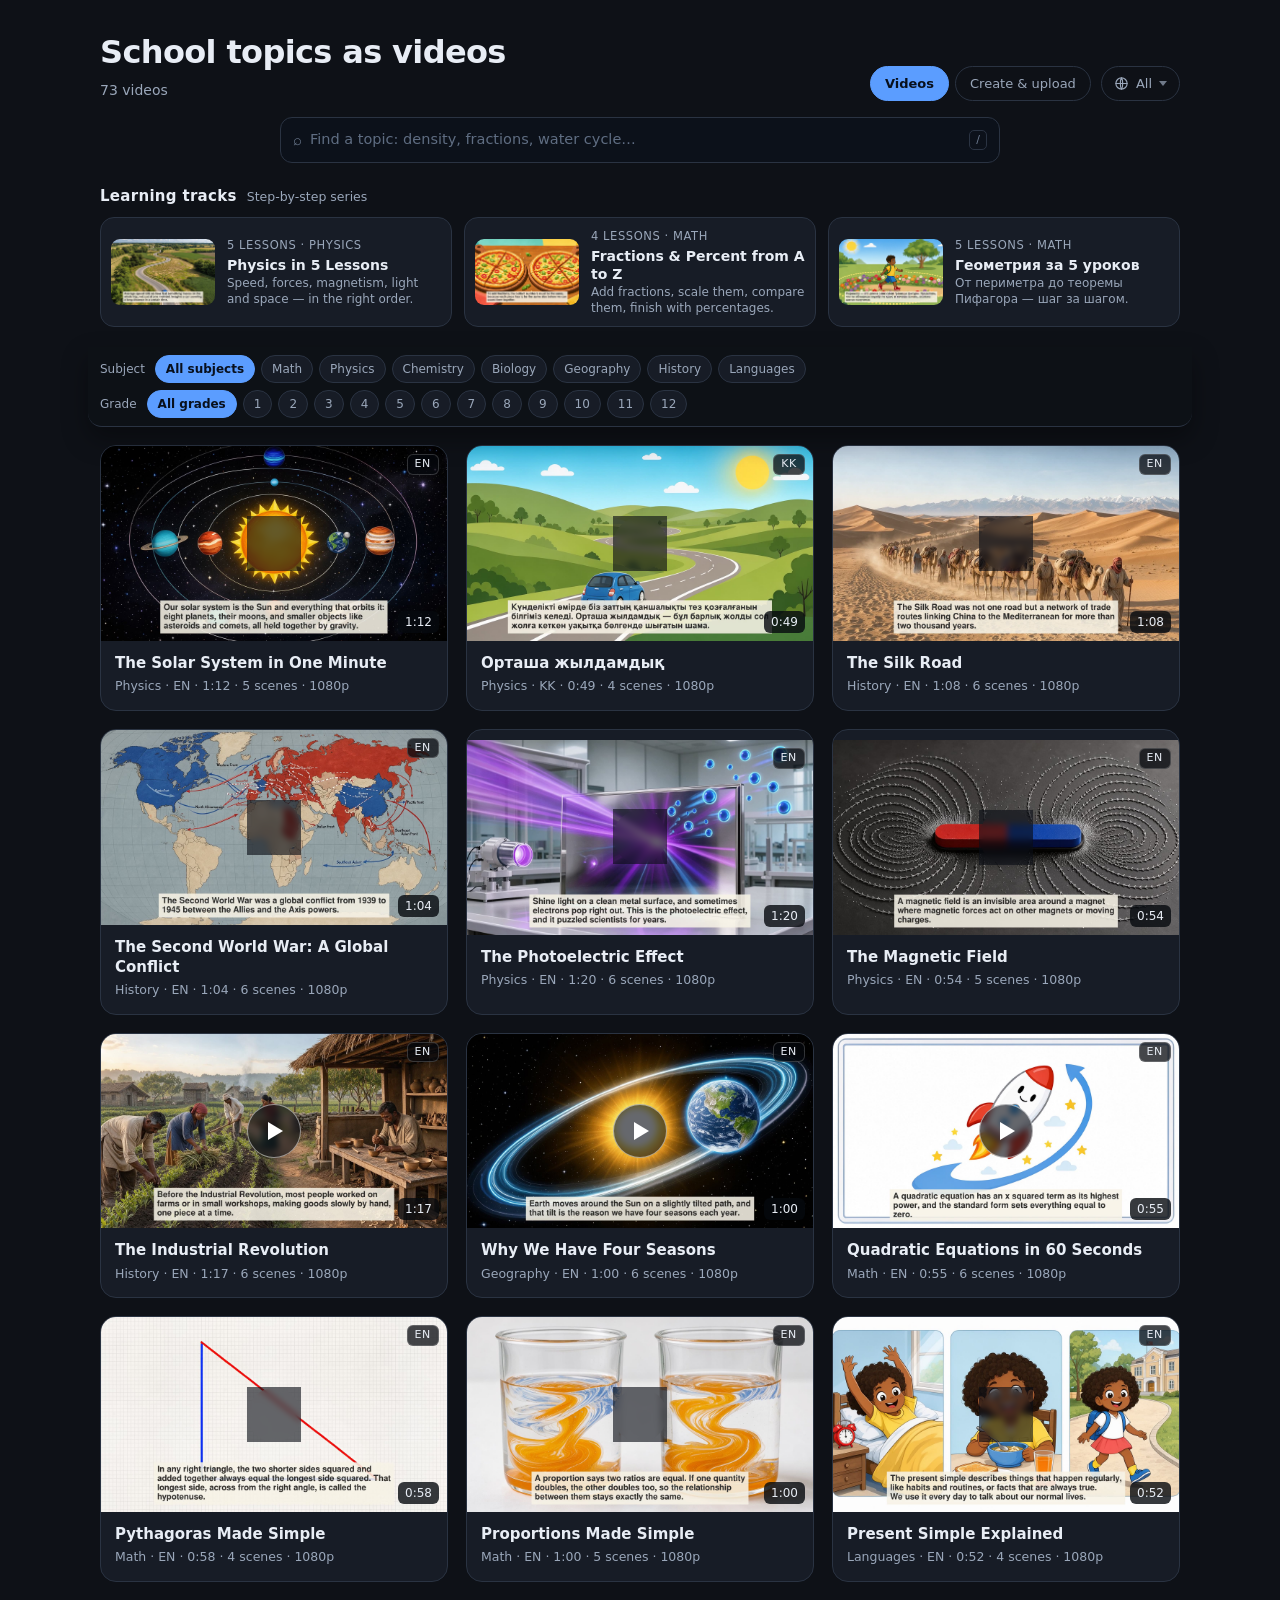
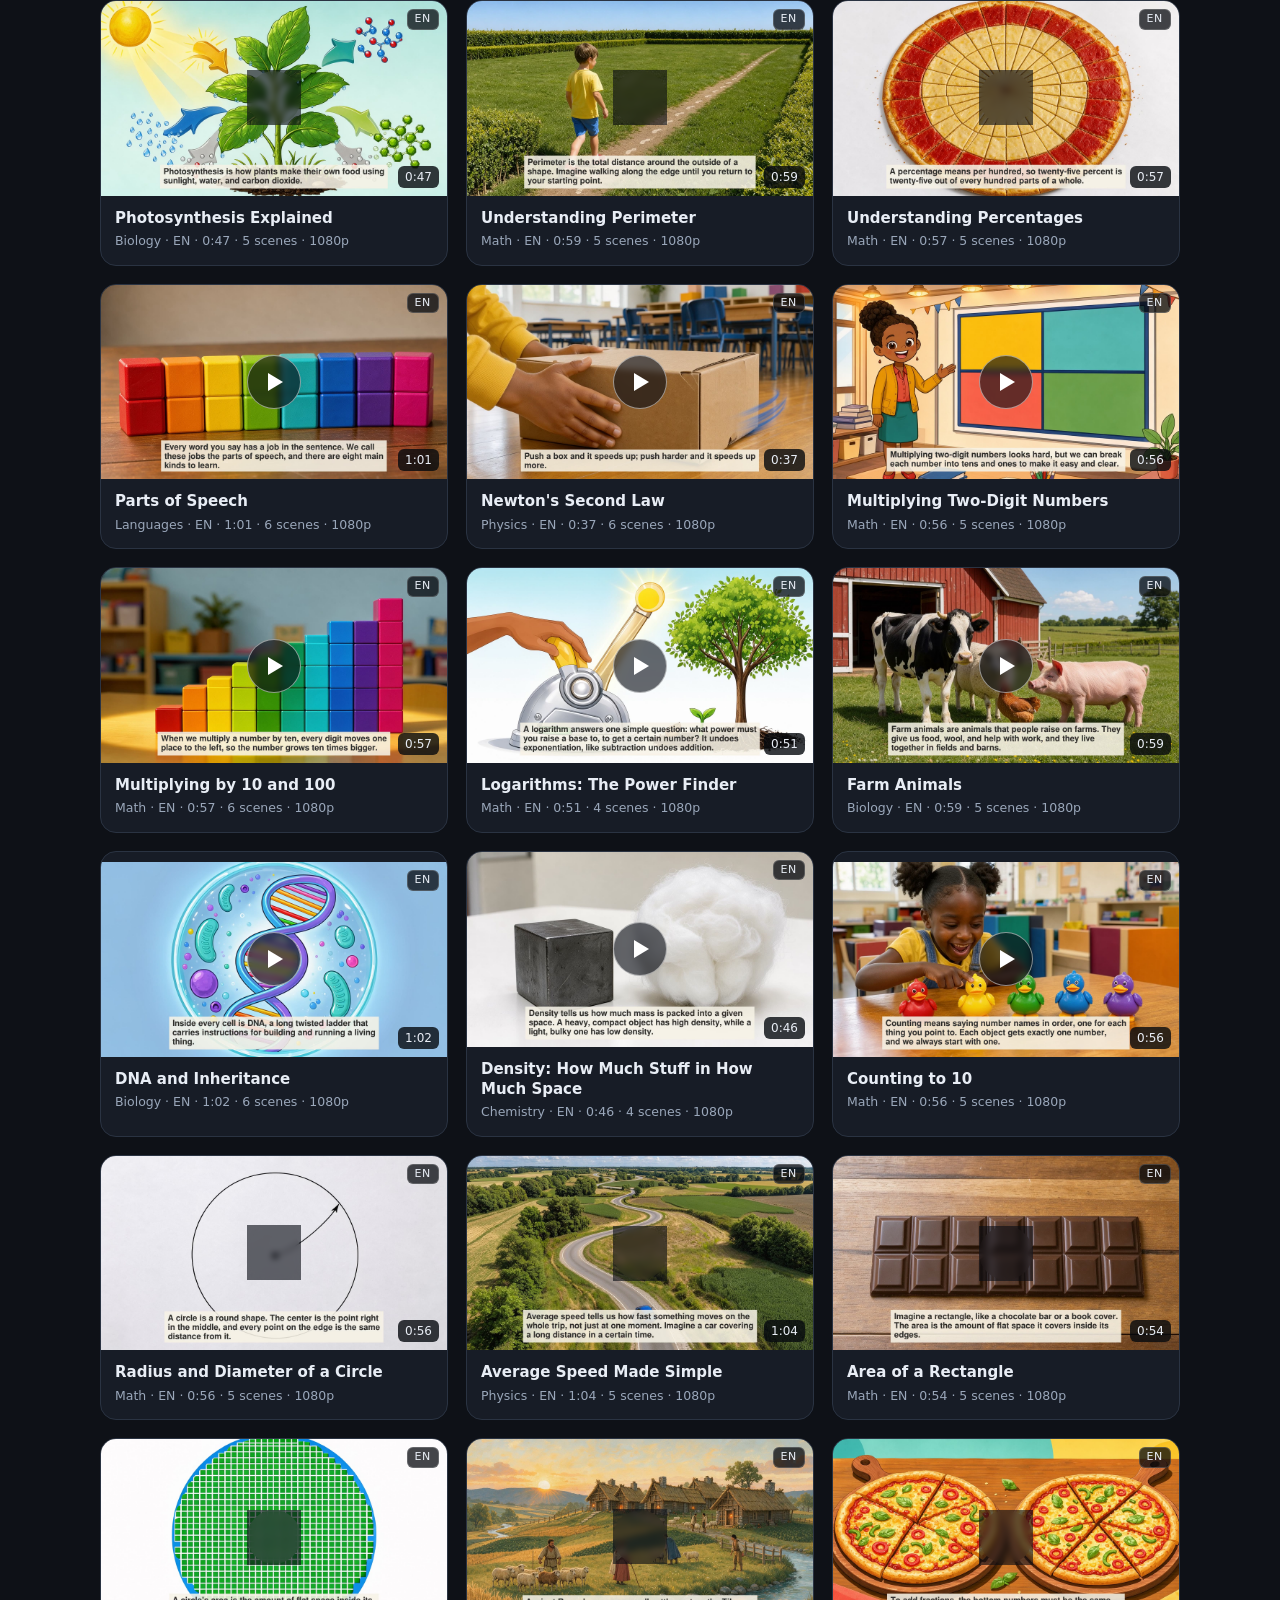
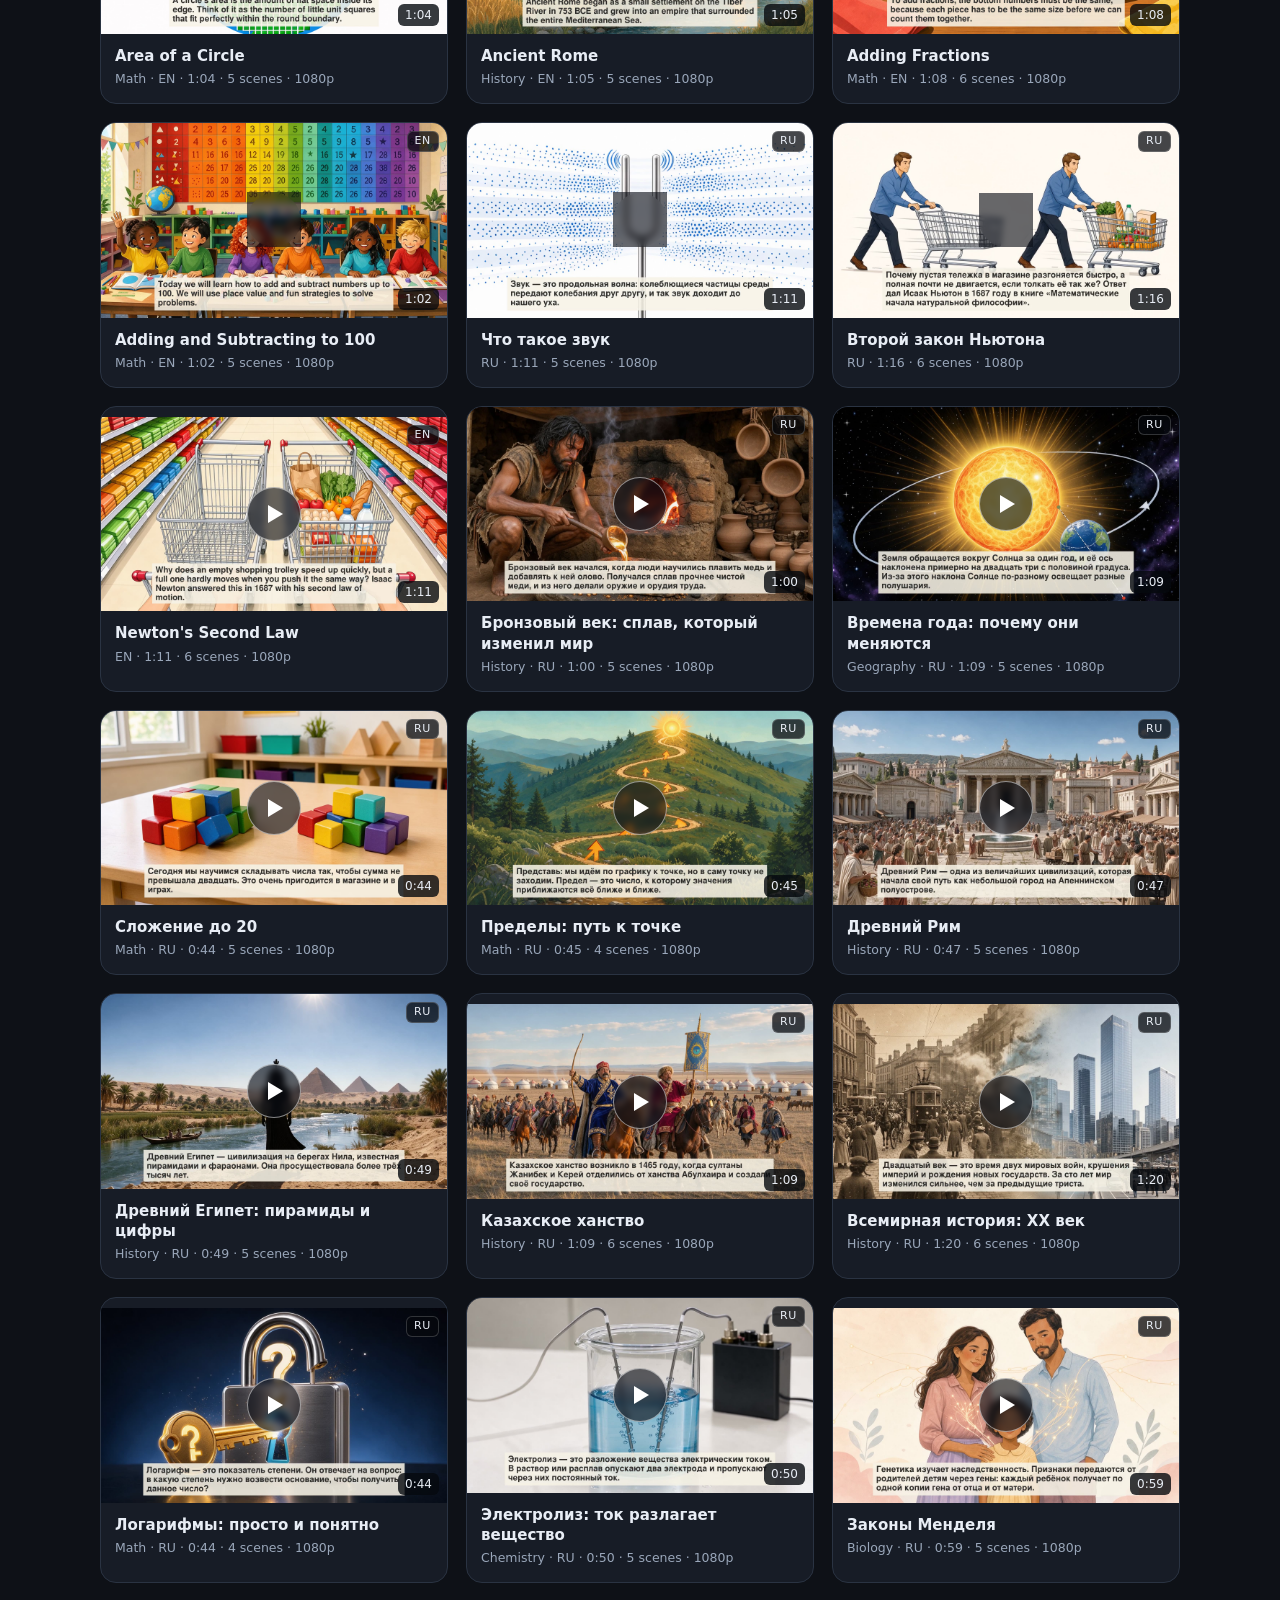
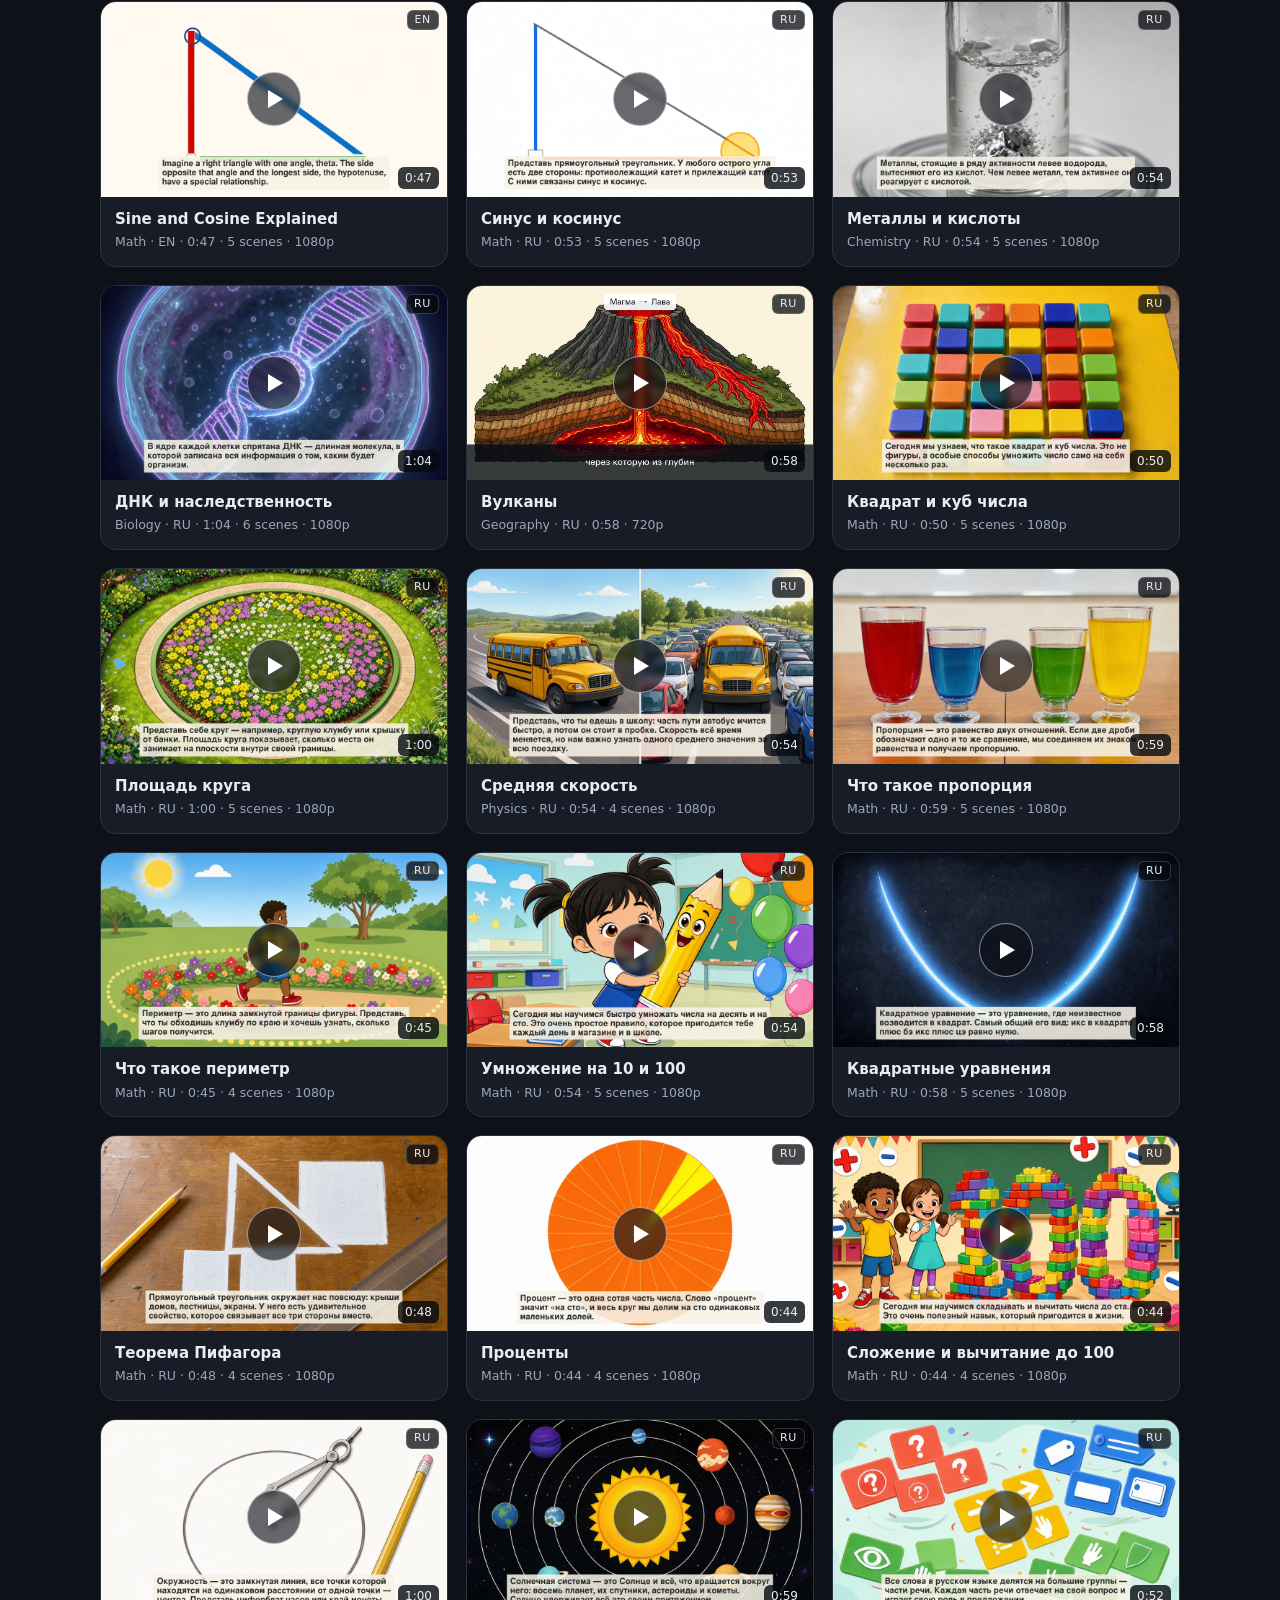
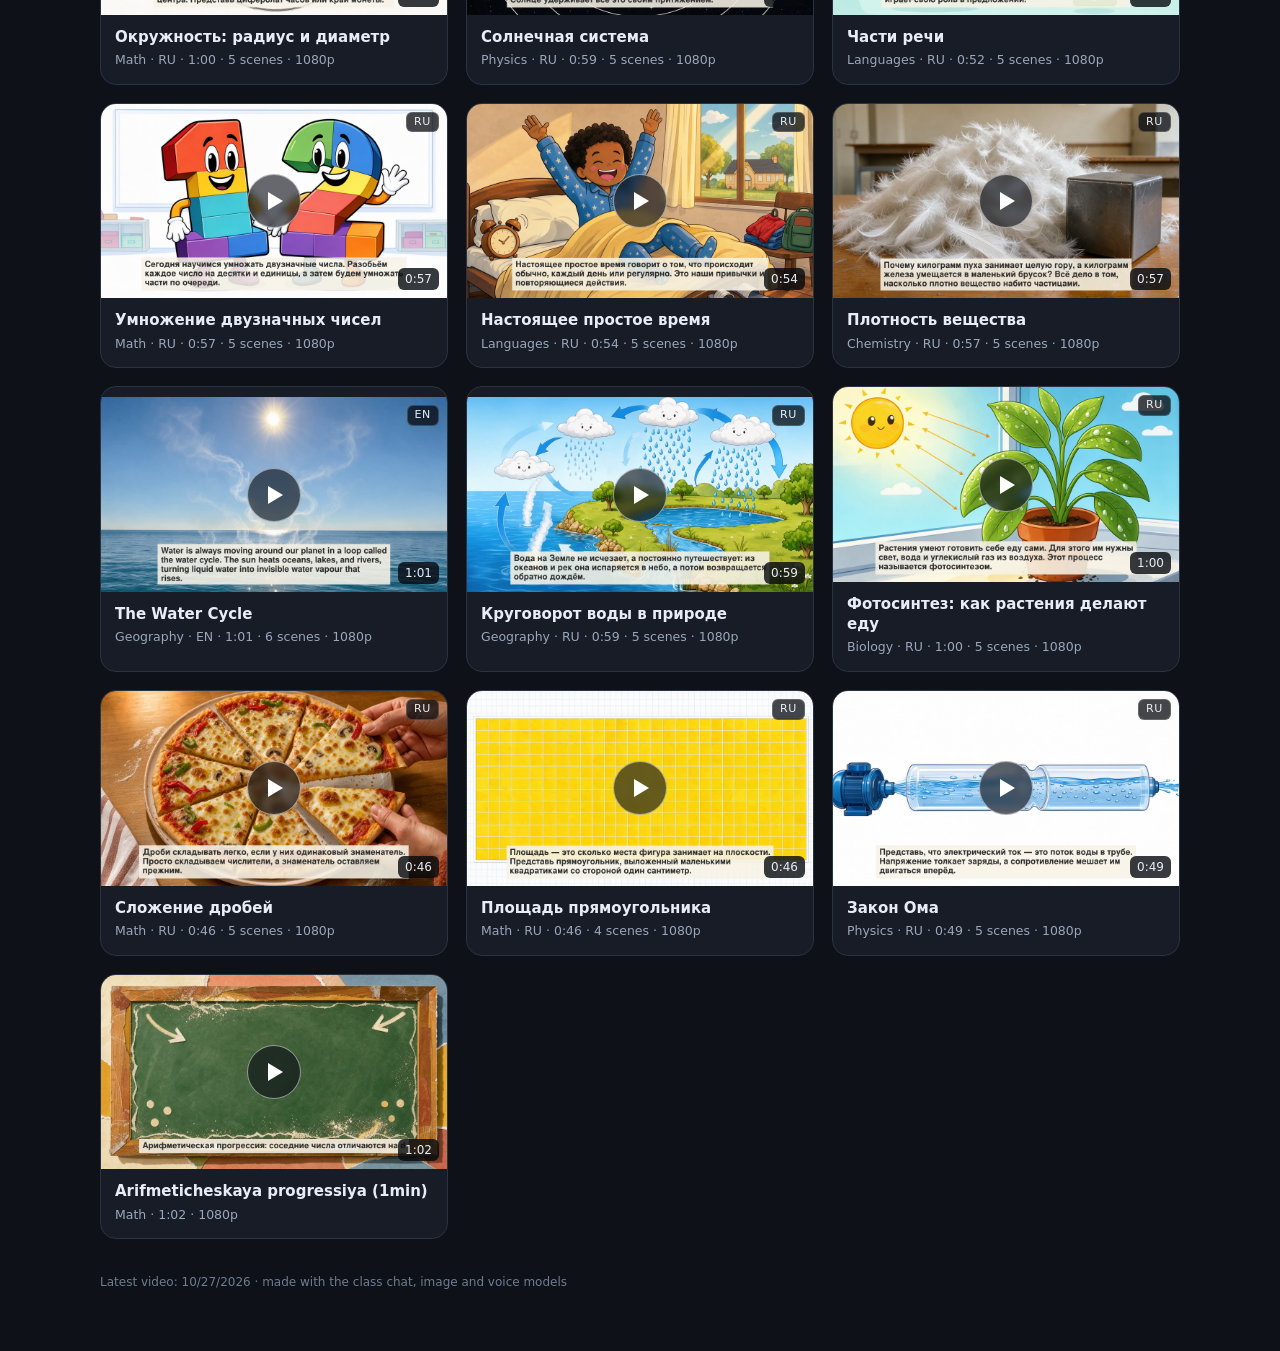
==== commit c50ce519: "School videos: Kazakh video and filter, learning tracks, up next, PDF to video, public site, sharper" ====
--- a/projects/school-video/index.html
+++ b/projects/school-video/index.html
@@ -19,10 +19,18 @@
           <a href="index.html" class="on" aria-current="page">Videos</a>
           <a href="create.html">Create &amp; upload</a>
         </nav>
-        <div class="chips" role="group" aria-label="Filter by language">
-          <button class="chip" data-lang="" aria-pressed="true">All</button>
-          <button class="chip" data-lang="ru" aria-pressed="false">Русский</button>
-          <button class="chip" data-lang="en" aria-pressed="false">English</button>
+        <div class="langmenu">
+          <button class="langbtn" id="langBtn" aria-haspopup="true" aria-expanded="false" aria-label="Language">
+            <svg viewBox="0 0 24 24" width="15" height="15" aria-hidden="true" fill="none" stroke="currentColor" stroke-width="1.8" stroke-linecap="round"><circle cx="12" cy="12" r="9"/><path d="M3 12h18M12 3c2.5 3 2.5 15 0 18M12 3c-2.5 3-2.5 15 0 18"/></svg>
+            <span class="langlabel">All</span>
+            <span class="caret" aria-hidden="true"></span>
+          </button>
+          <div class="langlist" id="langList" role="group" aria-label="Filter by language">
+            <button class="chip" data-lang="" aria-pressed="true">All</button>
+            <button class="chip" data-lang="ru" aria-pressed="false">Русский</button>
+            <button class="chip" data-lang="en" aria-pressed="false">English</button>
+            <button class="chip" data-lang="kk" aria-pressed="false">Қазақша</button>
+          </div>
         </div>
       </div>
     </div>
@@ -52,8 +60,27 @@
       <button class="ghost" id="testBtn" hidden>Test</button>
       <button class="ghost" id="close">Close</button>
     </div>
+    <div class="chapters" id="chapters" hidden aria-label="Video chapters">
+      <div class="chapstrip" id="chapstrip"><div class="chapprog" id="chapprog"></div></div>
+      <div class="chaplist" id="chaplist"></div>
+    </div>
     <div class="quiz" id="quiz" hidden aria-live="polite"></div>
+    <div class="upnext" id="upnext" hidden aria-live="polite"></div>
   </section>
+
+  <section class="tracks" id="tracks" hidden aria-label="Learning tracks">
+    <div class="trackshead">
+      <h2>Learning tracks</h2>
+      <span>Step-by-step series</span>
+    </div>
+    <div class="trackrow" id="trackrow"></div>
+  </section>
+
+  <div class="trackbar" id="trackbar" hidden>
+    <span id="trackbarText"></span>
+    <span class="spacer"></span>
+    <button class="ghost" id="trackClear" type="button">Clear track</button>
+  </div>
 
   <div class="filterbar" id="filterbar">
     <div class="searchrow gradebar">
--- a/projects/school-video/style.css
+++ b/projects/school-video/style.css
@@ -63,7 +63,7 @@
   .card:hover .play span::after{border-left-color:#08101d}
   .dur{position:absolute;right:8px;bottom:8px;background:rgba(6,9,14,.8);border-radius:6px;
        padding:2px 7px;font-size:12px;font-variant-numeric:tabular-nums}
-  .lang{position:absolute;left:8px;top:8px;background:rgba(6,9,14,.75);border:1px solid rgba(255,255,255,.18);
+  .lang{position:absolute;right:8px;top:8px;background:rgba(6,9,14,.75);border:1px solid rgba(255,255,255,.18);
         border-radius:6px;padding:1px 7px;font-size:11px;letter-spacing:.06em;text-transform:uppercase}
   .body{padding:12px 14px 14px}
   .body h3{margin:0 0 4px;font-size:15px;line-height:1.35;font-weight:650}
@@ -128,6 +128,22 @@
   .opt.bad{border-color:#e06464;background:#33171a;color:#ffd2d2}
   .q[data-done] .opt{cursor:default}
   .why{margin-top:9px;color:#9fe0c6;font-size:12.5px}
+  .chapters{margin:14px 2px 2px}
+  .chapstrip{display:flex;gap:3px;height:6px;border-radius:6px;overflow:hidden;background:var(--panel2);position:relative}
+  .chapprog{position:absolute;left:0;bottom:0;height:2px;background:var(--accent2);width:0;z-index:2;
+            pointer-events:none;transition:width .2s linear}
+  .chapstrip button{border:0;padding:0;height:100%;background:#39465c;cursor:pointer;transition:background .15s}
+  .chapstrip button:hover{background:#546b8f}
+  .chapstrip button.on{background:var(--accent)}
+  .chaplist{display:flex;gap:8px;overflow-x:auto;padding:10px 0 4px;scrollbar-width:thin}
+  .chap{border:1px solid var(--line);background:var(--panel);color:var(--dim);border-radius:10px;
+        padding:6px 10px;font:inherit;font-size:12.5px;cursor:pointer;text-align:left;flex:0 0 auto;
+        max-width:260px;display:flex;gap:7px;align-items:baseline}
+  .chap:hover{color:var(--text);border-color:#3c4a60}
+  .chap.on{border-color:var(--accent);color:var(--text);background:var(--panel2)}
+  .chap .t{color:var(--accent);font-variant-numeric:tabular-nums;font-size:11.5px;flex:0 0 auto}
+  .chap span.n{overflow:hidden;text-overflow:ellipsis;white-space:nowrap}
+  @media (max-width:700px){ .chap{max-width:200px} }
   .quizfoot{display:flex;align-items:center;gap:12px;flex-wrap:wrap;margin-top:12px}
   .score{font-size:14px;font-weight:650}
   .quiz .again{border:0;background:transparent;color:var(--accent);font:inherit;font-size:13px;cursor:pointer;padding:0}
@@ -176,3 +192,66 @@
 .nav a:hover{color:var(--text);border-color:#3c4a60}
 .nav a.on{background:var(--accent);border-color:var(--accent);color:#08101d;font-weight:600}
 .maker + .ideas{margin-top:-10px}
+
+.langmenu{position:relative}
+.langbtn{display:flex;align-items:center;gap:7px;padding:7px 12px;border-radius:999px;
+         border:1px solid var(--line);background:transparent;color:var(--dim);font:inherit;
+         font-size:13px;cursor:pointer}
+.langbtn:hover{color:var(--text);border-color:#3c4a60}
+.langbtn .caret{width:0;height:0;border-left:4px solid transparent;border-right:4px solid transparent;
+               border-top:5px solid currentColor;opacity:.7}
+.langmenu.open .langbtn{color:var(--text);border-color:#3c4a60}
+.langmenu.open .caret{transform:rotate(180deg)}
+.langlist{display:none;position:absolute;right:0;top:calc(100% + 6px);z-index:40;min-width:150px;
+          padding:6px;border-radius:14px;background:#141a24;border:1px solid var(--line);
+          box-shadow:0 12px 30px rgba(0,0,0,.45)}
+.langmenu.open .langlist{display:flex;flex-direction:column;gap:2px}
+.langlist .chip{justify-content:flex-start;width:100%;text-align:left;border-color:transparent}
+.langlist .chip[aria-pressed="true"]{background:var(--accent);color:#08101d;font-weight:600}
+
+  .tracks{margin:0 0 20px}
+  .trackshead{display:flex;align-items:baseline;gap:10px;margin:0 0 10px}
+  .trackshead h2{margin:0;font-size:15px;letter-spacing:.02em}
+  .trackshead span{color:var(--dim);font-size:12.5px}
+  .trackrow{display:grid;grid-template-columns:repeat(auto-fit,minmax(290px,1fr));gap:12px}
+  .trackcard{display:flex;gap:12px;align-items:center;padding:10px;border:1px solid var(--line);
+        border-radius:14px;background:var(--panel);color:inherit;font:inherit;text-align:left;
+        cursor:pointer;transition:transform .18s,border-color .18s,box-shadow .18s}
+  .trackcard:hover{transform:translateY(-2px);border-color:#3f5170;box-shadow:0 10px 26px rgba(0,0,0,.3)}
+  .trackcard[aria-pressed="true"]{border-color:var(--accent);background:var(--panel2);
+        box-shadow:0 0 0 1px var(--accent) inset}
+  .trackcard:focus-visible{outline:2px solid var(--accent);outline-offset:2px}
+  .trackcard img{width:104px;height:66px;object-fit:cover;border-radius:9px;flex:0 0 auto}
+  .trackcard .tk{min-width:0;display:flex;flex-direction:column;gap:1px}
+  .trackcard .tmeta{color:var(--dim);font-size:11.5px;text-transform:uppercase;letter-spacing:.05em}
+  .trackcard .tk b{font-size:14px;line-height:1.3}
+  .trackcard .tsub{color:var(--dim);font-size:12px;line-height:1.35;
+        display:-webkit-box;-webkit-line-clamp:2;-webkit-box-orient:vertical;overflow:hidden}
+  .trackbar{display:flex;flex-wrap:wrap;align-items:center;gap:10px 12px;margin:0 0 14px;padding:9px 12px;
+        border:1px solid #35507a;background:#16202f;border-radius:12px;font-size:13.5px}
+  .trackbar[hidden]{display:none}
+  .trackbar .spacer{flex:1}
+  .trackbar b{font-weight:650}
+  .lesson{position:absolute;left:8px;top:8px;background:var(--accent);color:#08101d;
+        border-radius:6px;padding:2px 8px;font-size:11.5px;font-weight:700}
+
+  .upnext{margin:14px 0 0;padding:12px;border:1px solid var(--line);border-radius:14px;background:var(--panel2)}
+  .upnext[hidden]{display:none}
+  .upnexthead{display:flex;align-items:baseline;gap:10px;flex-wrap:wrap;margin:0 0 10px}
+  .upnexthead h3{margin:0;font-size:13px;color:var(--accent2);text-transform:uppercase;letter-spacing:.05em}
+  .upnexthead span{color:var(--dim);font-size:12.5px}
+  .upnextcard{display:flex;align-items:center;gap:14px;width:100%;padding:8px;border:1px solid var(--line);
+        border-radius:12px;background:var(--panel);color:inherit;font:inherit;text-align:left;cursor:pointer;
+        transition:transform .18s,border-color .18s}
+  .upnextcard:hover{transform:translateY(-2px);border-color:#3f5170}
+  .upnextcard:focus-visible{outline:2px solid var(--accent);outline-offset:2px}
+  .upnextcard img{width:150px;height:84px;object-fit:cover;border-radius:9px;flex:0 0 auto}
+  .upnextcard .un{display:flex;flex-direction:column;gap:2px;min-width:0}
+  .upnextcard .un b{font-size:15px;line-height:1.3}
+  .upnextcard .un span{color:var(--dim);font-size:12.5px}
+  .upnextcard .ugo{margin-left:auto;flex:0 0 auto;border:1px solid var(--accent);color:var(--accent);
+        border-radius:9px;padding:6px 14px;font-size:13px;font-weight:600}
+  @media (max-width:560px){
+    .upnextcard img{width:104px;height:58px}
+    .upnextcard .ugo{display:none}
+  }
